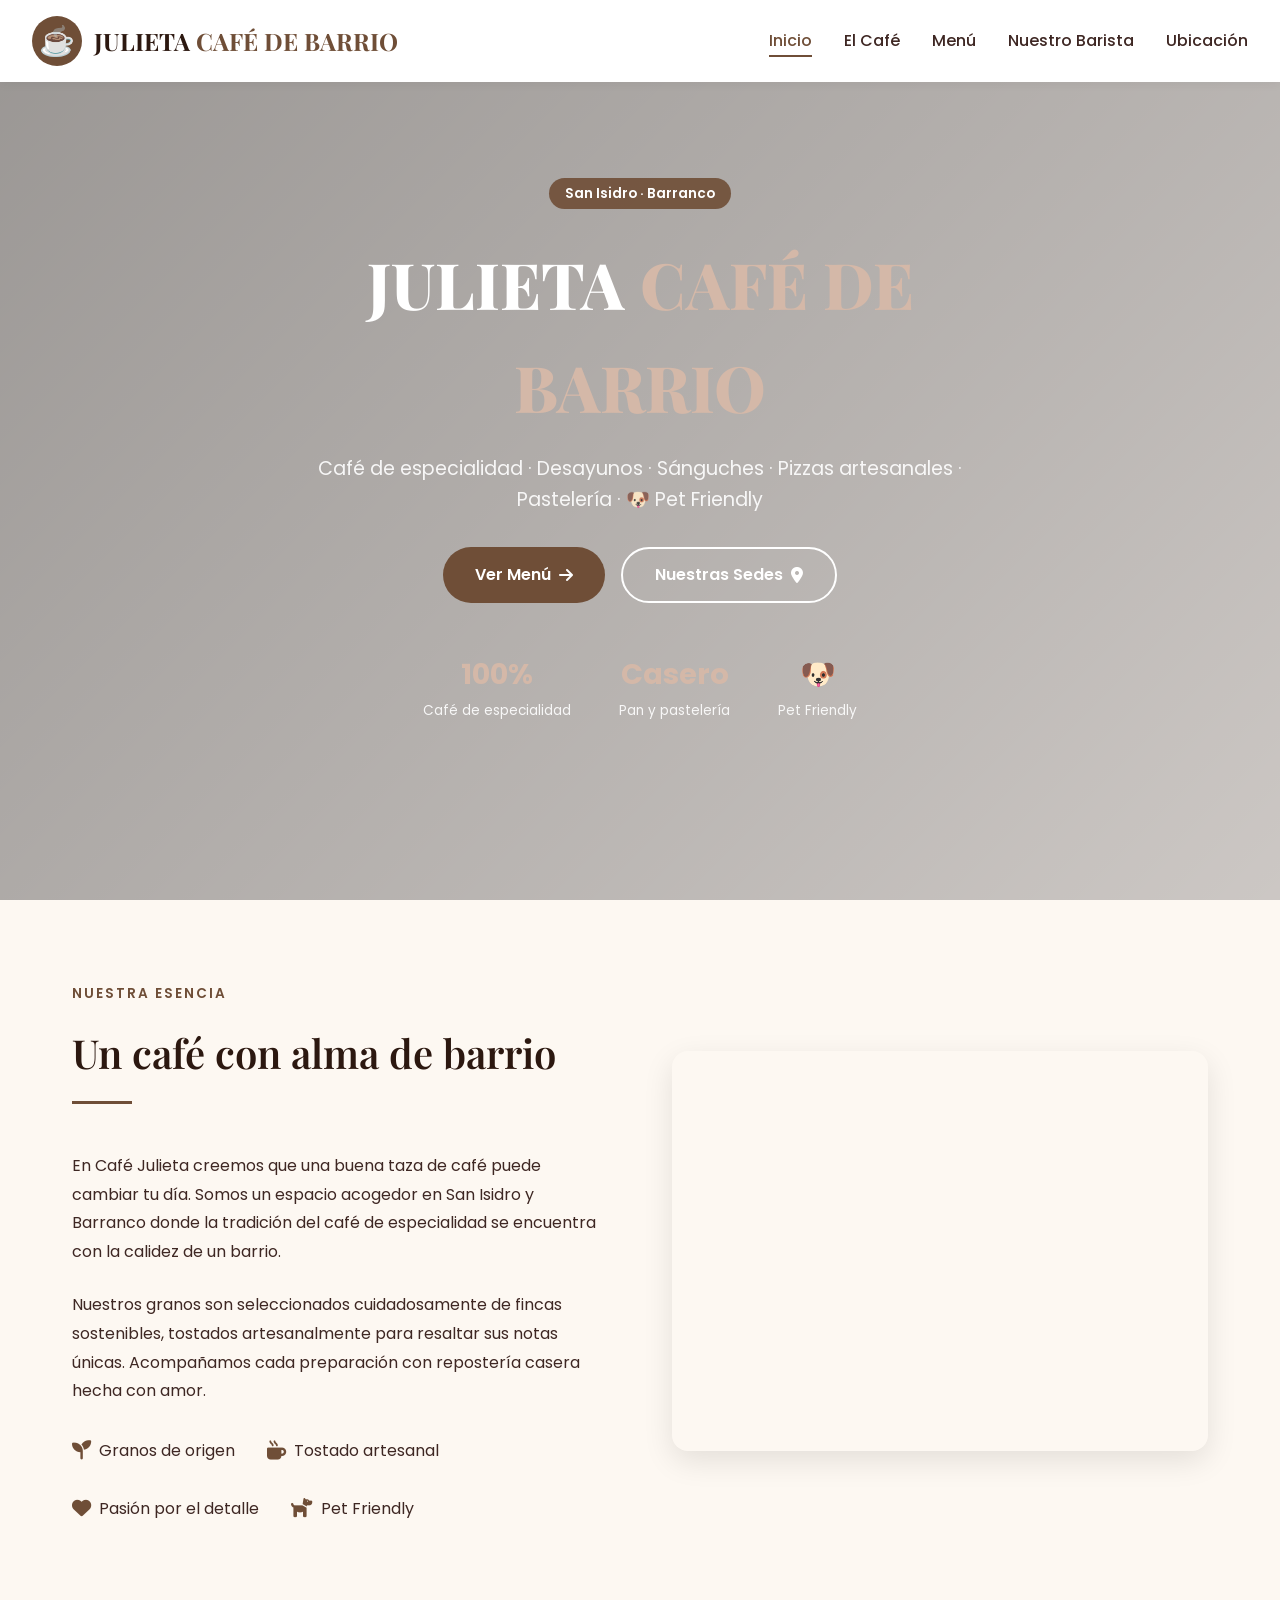
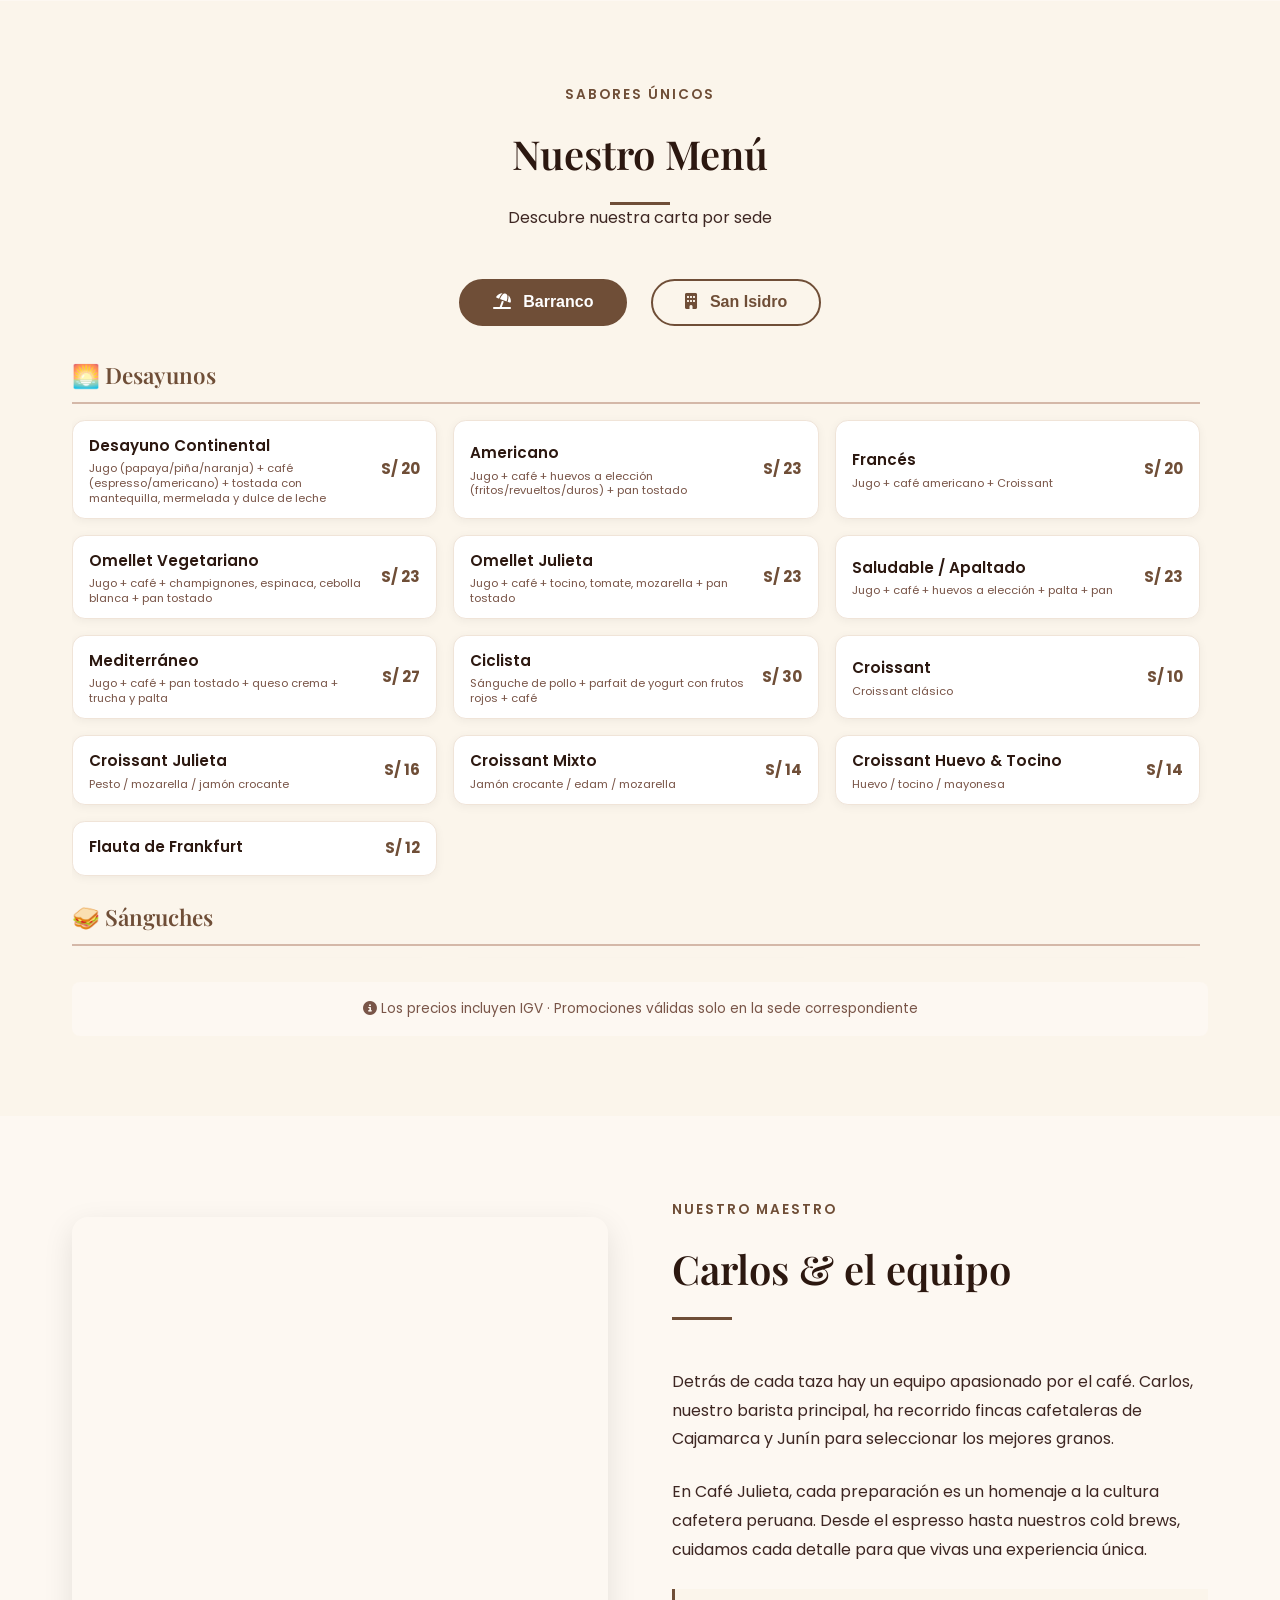
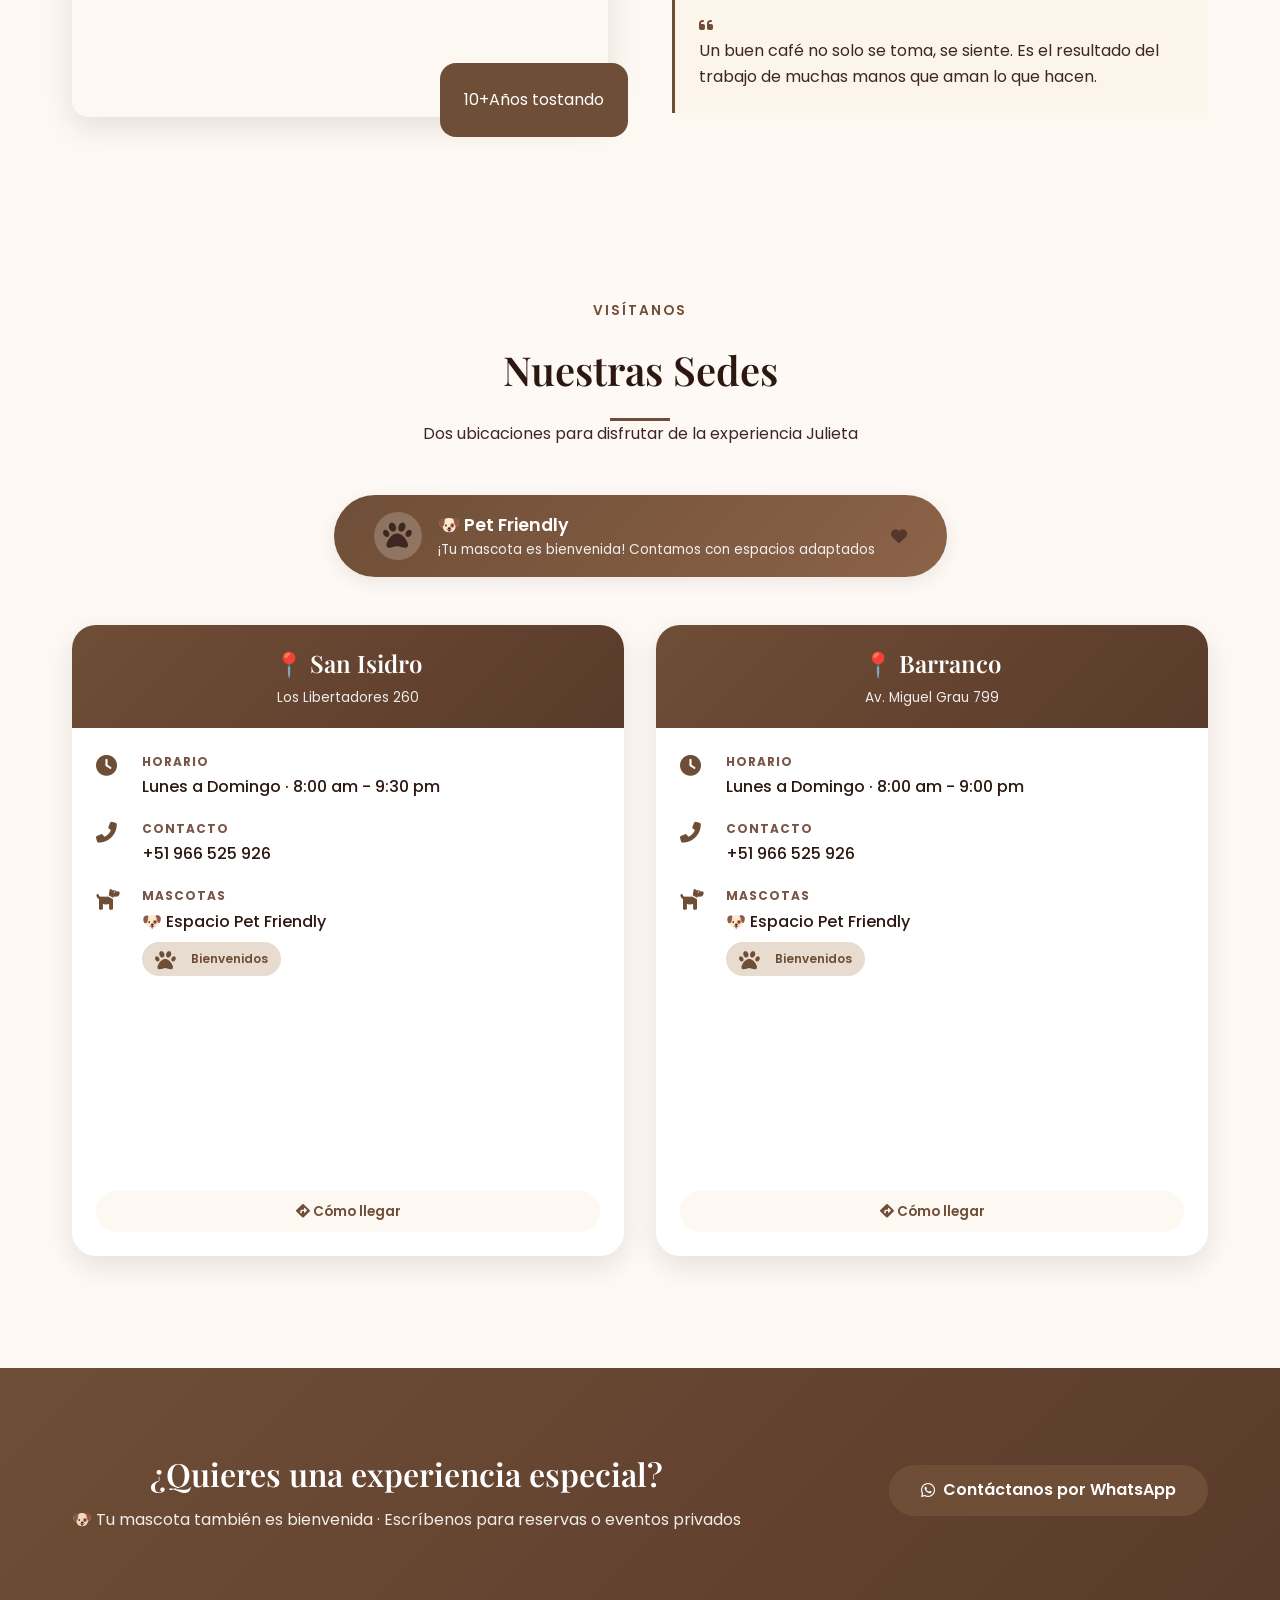
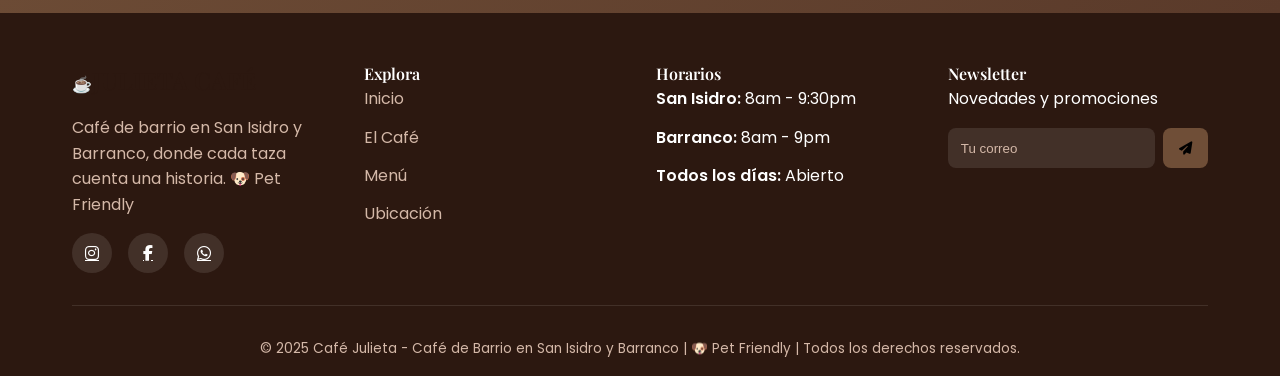
==== index.html @ e9cd79e7 "Primer commit" ====
<!DOCTYPE html>
<html lang="es">
<head>
    <meta charset="UTF-8">
    <meta name="viewport" content="width=device-width, initial-scale=1.0, user-scalable=yes">
    <meta name="description" content="Café Julieta - Café de barrio en San Isidro y Barranco. Café de especialidad, desayunos, sánguches artesanales, pizzas, pastelería y más. Pet Friendly 🐶">
    <meta name="keywords" content="cafetería, san isidro, barranco, café de especialidad, brunch, julieta, pet friendly, sándwiches, pizzas, desayunos">
    <meta name="author" content="Café Julieta">
    <title>Café Julieta | Café de Barrio en San Isidro y Barranco | Pet Friendly 🐶</title>
    
    <link rel="stylesheet" href="https://cdnjs.cloudflare.com/ajax/libs/font-awesome/6.5.1/css/all.min.css">
    <link href="https://fonts.googleapis.com/css2?family=Playfair+Display:wght@400;500;600;700;800&family=Poppins:wght@300;400;500;600;700&display=swap" rel="stylesheet">
    
    <style>
        * {
            margin: 0;
            padding: 0;
            box-sizing: border-box;
        }

        :root {
            --primary-color: #6F4E37;
            --primary-dark: #5A3A2A;
            --primary-light: #D4B8A8;
            --secondary-color: #2C1810;
            --text-color: #3E2723;
            --text-light: #795548;
            --bg-light: #FFF9F5;
            --bg-cream: #FDF8F2;
            --bg-warm: #FBF5EB;
            --bg-dark: #2C1810;
            --white: #FFFFFF;
            --shadow-sm: 0 2px 10px rgba(0,0,0,0.05);
            --shadow-md: 0 5px 20px rgba(0,0,0,0.08);
            --shadow-lg: 0 10px 30px rgba(0,0,0,0.1);
            --transition: all 0.3s ease;
        }

        body {
            font-family: 'Poppins', sans-serif;
            color: var(--text-color);
            background-color: var(--bg-light);
            line-height: 1.6;
            overflow-x: hidden;
        }

        h1, h2, h3, h4, h5, h6 {
            font-family: 'Playfair Display', serif;
            font-weight: 600;
        }

        .container {
            max-width: 1200px;
            margin: 0 auto;
            padding: 0 2rem;
        }

        .preloader {
            position: fixed;
            top: 0;
            left: 0;
            width: 100%;
            height: 100%;
            background: var(--bg-light);
            display: flex;
            justify-content: center;
            align-items: center;
            z-index: 9999;
            transition: opacity 0.5s;
        }
        .preloader.hide { opacity: 0; pointer-events: none; }
        .loader {
            width: 60px;
            height: 60px;
            border: 3px solid var(--primary-light);
            border-top-color: var(--primary-color);
            border-radius: 50%;
            animation: spin 1s linear infinite;
        }
        @keyframes spin { to { transform: rotate(360deg); } }

        .header {
            position: fixed;
            top: 0;
            left: 0;
            width: 100%;
            background: var(--white);
            box-shadow: var(--shadow-sm);
            z-index: 1000;
            transition: var(--transition);
        }
        .header.scrolled {
            background: rgba(255, 255, 255, 0.95);
            backdrop-filter: blur(10px);
            box-shadow: var(--shadow-md);
        }
        .header-container {
            display: flex;
            justify-content: space-between;
            align-items: center;
            padding: 1rem 2rem;
            max-width: 1400px;
            margin: 0 auto;
        }
        .logo a {
            text-decoration: none;
            display: flex;
            align-items: center;
            gap: 0.75rem;
        }
        .logo-img {
            width: 50px;
            height: 50px;
            background: var(--primary-color);
            border-radius: 50%;
            display: flex;
            align-items: center;
            justify-content: center;
            font-size: 1.8rem;
            color: var(--white);
        }
        .logo-text {
            font-family: 'Playfair Display', serif;
            font-size: 1.5rem;
            font-weight: 700;
            color: var(--secondary-color);
        }
        .logo-accent { color: var(--primary-color); }

        .nav-menu {
            display: flex;
            gap: 2rem;
            list-style: none;
        }
        .nav-link {
            text-decoration: none;
            color: var(--text-color);
            font-weight: 500;
            transition: var(--transition);
            position: relative;
        }
        .nav-link::after {
            content: '';
            position: absolute;
            bottom: -5px;
            left: 0;
            width: 0;
            height: 2px;
            background: var(--primary-color);
            transition: var(--transition);
        }
        .nav-link:hover::after,
        .nav-link.active::after { width: 100%; }
        .nav-link:hover,
        .nav-link.active { color: var(--primary-color); }

        .hamburger { display: none; cursor: pointer; }
        .bar {
            display: block;
            width: 25px;
            height: 3px;
            margin: 5px auto;
            background: var(--text-color);
            transition: var(--transition);
        }

        .hero {
            position: relative;
            height: 100vh;
            min-height: 700px;
            display: flex;
            align-items: center;
            justify-content: center;
            text-align: center;
            overflow: hidden;
        }
        .hero-overlay {
            position: absolute;
            top: 0;
            left: 0;
            width: 100%;
            height: 100%;
            background: linear-gradient(135deg, rgba(0,0,0,0.4) 0%, rgba(0,0,0,0.2) 100%);
        }
        .hero::before {
            content: '';
            position: absolute;
            top: 0;
            left: 0;
            width: 100%;
            height: 100%;
            background-image: url('https://images.pexels.com/photos/312418/pexels-photo-312418.jpeg?auto=compress&cs=tinysrgb&w=1600');
            background-size: cover;
            background-position: center;
            background-attachment: fixed;
            z-index: -1;
        }
        .hero-content {
            position: relative;
            z-index: 1;
            color: var(--white);
            max-width: 800px;
            padding: 2rem;
        }
        .hero-badge {
            display: inline-block;
            background: rgba(111, 78, 55, 0.9);
            padding: 0.3rem 1rem;
            border-radius: 50px;
            font-size: 0.85rem;
            font-weight: 600;
            margin-bottom: 1.5rem;
        }
        .hero-title {
            font-size: 4rem;
            font-weight: 800;
            margin-bottom: 1rem;
        }
        .hero-title .highlight { color: #D4B8A8; }
        .hero-subtitle {
            font-size: 1.2rem;
            margin-bottom: 2rem;
            opacity: 0.9;
        }
        .hero-buttons {
            display: flex;
            gap: 1rem;
            justify-content: center;
            margin-bottom: 3rem;
        }
        .btn {
            display: inline-flex;
            align-items: center;
            gap: 0.5rem;
            padding: 0.8rem 2rem;
            border-radius: 50px;
            text-decoration: none;
            font-weight: 600;
            transition: var(--transition);
            cursor: pointer;
            border: none;
        }
        .btn-primary {
            background: var(--primary-color);
            color: var(--white);
        }
        .btn-primary:hover {
            background: var(--primary-dark);
            transform: translateY(-2px);
            box-shadow: var(--shadow-lg);
        }
        .btn-secondary {
            background: transparent;
            color: var(--white);
            border: 2px solid var(--white);
        }
        .btn-secondary:hover {
            background: var(--white);
            color: var(--secondary-color);
            transform: translateY(-2px);
        }
        .hero-stats {
            display: flex;
            justify-content: center;
            gap: 3rem;
        }
        .stat { text-align: center; }
        .stat-number {
            display: block;
            font-size: 1.8rem;
            font-weight: 700;
            color: #D4B8A8;
        }
        .stat-label { font-size: 0.85rem; opacity: 0.9; }

        section { padding: 5rem 0; }
        .section-header { margin-bottom: 3rem; }
        .section-header.text-center { text-align: center; }
        .section-tag {
            display: inline-block;
            color: var(--primary-color);
            font-weight: 600;
            text-transform: uppercase;
            letter-spacing: 2px;
            font-size: 0.85rem;
            margin-bottom: 1rem;
        }
        .section-title {
            font-size: 2.5rem;
            color: var(--secondary-color);
            margin-bottom: 1rem;
        }
        .section-divider {
            width: 60px;
            height: 3px;
            background: var(--primary-color);
            margin-top: 1rem;
        }
        .section-divider.center { margin: 1rem auto 0; }

        .esencia { background: var(--bg-cream); }
        .esencia-grid {
            display: grid;
            grid-template-columns: 1fr 1fr;
            gap: 4rem;
            align-items: center;
        }
        .esencia-text { margin-bottom: 1.5rem; line-height: 1.8; }
        .esencia-features {
            display: flex;
            gap: 2rem;
            margin-top: 2rem;
            flex-wrap: wrap;
        }
        .feature {
            display: flex;
            align-items: center;
            gap: 0.5rem;
        }
        .feature i { color: var(--primary-color); font-size: 1.2rem; }
        .esencia-image {
            background: url('https://images.pexels.com/photos/3020919/pexels-photo-3020919.jpeg?auto=compress&cs=tinysrgb&w=600') center/cover;
            border-radius: 1rem;
            min-height: 400px;
            box-shadow: var(--shadow-lg);
        }

        /* ========== MENÚ CON SELECTOR ========== */
        .menu { background: var(--bg-warm); }
        
        .sede-selector {
            display: flex;
            justify-content: center;
            gap: 1.5rem;
            margin-bottom: 2rem;
        }
        .sede-btn {
            padding: 0.8rem 2rem;
            background: transparent;
            border: 2px solid var(--primary-color);
            border-radius: 50px;
            color: var(--primary-color);
            font-weight: 600;
            cursor: pointer;
            transition: var(--transition);
            font-size: 1rem;
        }
        .sede-btn.active {
            background: var(--primary-color);
            color: var(--white);
        }
        .sede-btn i {
            margin-right: 0.5rem;
        }
        
        .menu-container {
            max-height: 600px;
            overflow-y: auto;
            padding-right: 0.5rem;
        }
        .menu-container::-webkit-scrollbar {
            width: 8px;
        }
        .menu-container::-webkit-scrollbar-track {
            background: var(--bg-cream);
            border-radius: 10px;
        }
        .menu-container::-webkit-scrollbar-thumb {
            background: var(--primary-light);
            border-radius: 10px;
        }
        
        .categoria-titulo {
            font-size: 1.4rem;
            color: var(--primary-color);
            margin: 1.5rem 0 1rem 0;
            padding-bottom: 0.5rem;
            border-bottom: 2px solid var(--primary-light);
            font-family: 'Playfair Display', serif;
        }
        .categoria-titulo:first-of-type {
            margin-top: 0;
        }
        
        .menu-grid {
            display: grid;
            grid-template-columns: repeat(auto-fill, minmax(320px, 1fr));
            gap: 1rem;
            margin-bottom: 1.5rem;
        }
        .menu-item {
            background: var(--white);
            border-radius: 0.8rem;
            padding: 0.8rem 1rem;
            box-shadow: var(--shadow-sm);
            transition: var(--transition);
            display: flex;
            justify-content: space-between;
            align-items: center;
            border: 1px solid #f0e4d8;
        }
        .menu-item:hover {
            transform: translateY(-2px);
            box-shadow: var(--shadow-md);
            border-color: var(--primary-light);
        }
        .menu-info {
            flex: 1;
        }
        .menu-info h4 {
            font-size: 0.95rem;
            font-weight: 600;
            margin-bottom: 0.2rem;
            color: var(--secondary-color);
            font-family: 'Poppins', sans-serif;
        }
        .menu-info p {
            font-size: 0.7rem;
            color: var(--text-light);
            line-height: 1.3;
        }
        .menu-price {
            font-weight: 700;
            color: var(--primary-color);
            font-size: 0.95rem;
            margin-left: 1rem;
            white-space: nowrap;
        }
        .menu-note {
            text-align: center;
            padding: 1rem;
            background: var(--bg-cream);
            border-radius: 0.5rem;
            margin-top: 1.5rem;
            font-size: 0.85rem;
            color: var(--text-light);
        }

        .chef { background: var(--bg-cream); }
        .chef-wrapper {
            display: grid;
            grid-template-columns: 1fr 1fr;
            gap: 4rem;
            align-items: center;
        }
        .chef-image {
            background: url('https://images.pexels.com/photos/3409966/pexels-photo-3409966.jpeg?auto=compress&cs=tinysrgb&w=600') center/cover;
            border-radius: 1rem;
            min-height: 500px;
            box-shadow: var(--shadow-lg);
            position: relative;
        }
        .chef-experience {
            position: absolute;
            bottom: -20px;
            right: -20px;
            background: var(--primary-color);
            color: var(--white);
            padding: 1.5rem;
            border-radius: 1rem;
            text-align: center;
        }
        .chef-bio { margin-bottom: 1.5rem; line-height: 1.8; }
        .chef-quote {
            background: var(--bg-warm);
            padding: 1.5rem;
            border-left: 3px solid var(--primary-color);
            margin: 1.5rem 0;
        }
        .chef-quote i { color: var(--primary-color); margin-right: 1rem; }

        .ubicacion { background: var(--bg-light); }
        
        .pet-friendly-wrapper {
            display: flex;
            justify-content: center;
            margin-bottom: 3rem;
        }
        .pet-friendly-banner {
            background: linear-gradient(135deg, #6F4E37 0%, #8B6348 100%);
            border-radius: 60px;
            padding: 1rem 2.5rem;
            display: inline-flex;
            align-items: center;
            gap: 1rem;
            box-shadow: var(--shadow-md);
            transition: var(--transition);
        }
        .pet-friendly-banner:hover {
            transform: translateY(-3px);
            box-shadow: var(--shadow-lg);
        }
        .pet-icon {
            background: rgba(255,255,255,0.2);
            border-radius: 50%;
            width: 48px;
            height: 48px;
            display: flex;
            align-items: center;
            justify-content: center;
            font-size: 1.8rem;
        }
        .pet-text {
            text-align: left;
        }
        .pet-text h4 {
            color: var(--white);
            font-size: 1.1rem;
            font-weight: 600;
            margin: 0;
            font-family: 'Poppins', sans-serif;
        }
        .pet-text p {
            color: rgba(255,255,255,0.9);
            font-size: 0.85rem;
            margin: 0;
        }
        
        .sedes-grid {
            display: grid;
            grid-template-columns: repeat(2, 1fr);
            gap: 2rem;
            margin-bottom: 2rem;
        }
        
        .sede-card {
            background: var(--white);
            border-radius: 1.5rem;
            overflow: hidden;
            box-shadow: var(--shadow-lg);
            transition: var(--transition);
        }
        .sede-card:hover {
            transform: translateY(-5px);
        }
        .sede-header {
            background: linear-gradient(135deg, var(--primary-color), var(--primary-dark));
            color: var(--white);
            padding: 1.2rem;
            text-align: center;
        }
        .sede-header h3 {
            font-size: 1.5rem;
            margin-bottom: 0.3rem;
        }
        .sede-header p {
            font-size: 0.85rem;
            opacity: 0.9;
        }
        .sede-body {
            padding: 1.5rem;
        }
        .sede-info {
            display: flex;
            align-items: flex-start;
            gap: 1rem;
            margin-bottom: 1.2rem;
        }
        .sede-info i {
            font-size: 1.3rem;
            color: var(--primary-color);
            min-width: 30px;
            margin-top: 0.2rem;
        }
        .sede-info .info-content {
            flex: 1;
        }
        .sede-info .info-content strong {
            display: block;
            font-size: 0.75rem;
            color: var(--text-light);
            text-transform: uppercase;
            letter-spacing: 1px;
            margin-bottom: 0.2rem;
        }
        .sede-info .info-content p {
            font-weight: 500;
            color: var(--secondary-color);
        }
        .pet-badge {
            display: inline-flex;
            align-items: center;
            gap: 0.4rem;
            background: #E8DCD0;
            padding: 0.3rem 0.8rem;
            border-radius: 50px;
            font-size: 0.75rem;
            font-weight: 600;
            color: var(--primary-color);
            margin-top: 0.5rem;
        }
        .sede-map {
            margin-top: 1rem;
            border-radius: 1rem;
            overflow: hidden;
            height: 180px;
        }
        .sede-map iframe {
            width: 100%;
            height: 100%;
            border: 0;
        }
        .btn-maps {
            display: block;
            text-align: center;
            background: var(--bg-cream);
            color: var(--primary-color);
            padding: 0.6rem;
            border-radius: 50px;
            text-decoration: none;
            font-weight: 600;
            font-size: 0.85rem;
            margin-top: 1rem;
            transition: var(--transition);
        }
        .btn-maps:hover {
            background: var(--primary-color);
            color: var(--white);
        }

        .reservas {
            background: linear-gradient(135deg, var(--primary-color), var(--primary-dark));
            color: var(--white);
            text-align: center;
        }
        .reservas-content {
            display: flex;
            justify-content: space-between;
            align-items: center;
            gap: 2rem;
            flex-wrap: wrap;
        }
        .reservas-text h2 { font-size: 2rem; margin-bottom: 0.5rem; }
        .reservas-text p { opacity: 0.9; }

        .footer {
            background: var(--bg-dark);
            color: var(--white);
            padding: 3rem 0 1rem;
        }
        .footer-grid {
            display: grid;
            grid-template-columns: repeat(auto-fit, minmax(250px, 1fr));
            gap: 2rem;
            margin-bottom: 2rem;
        }
        .footer-about p { margin: 1rem 0; color: #D4B8A8; }
        .social-links {
            display: flex;
            gap: 1rem;
        }
        .social-links a {
            color: var(--white);
            background: rgba(255,255,255,0.1);
            width: 40px;
            height: 40px;
            display: flex;
            align-items: center;
            justify-content: center;
            border-radius: 50%;
            transition: var(--transition);
        }
        .social-links a:hover {
            background: var(--primary-color);
            transform: translateY(-2px);
        }
        .footer-links ul, .footer-hours ul { list-style: none; }
        .footer-links li, .footer-hours li { margin-bottom: 0.8rem; }
        .footer-links a {
            color: #D4B8A8;
            text-decoration: none;
            transition: var(--transition);
        }
        .footer-links a:hover { color: var(--primary-color); }
        .footer-hours span { font-weight: 600; color: var(--white); }
        .newsletter-form {
            display: flex;
            gap: 0.5rem;
            margin-top: 1rem;
        }
        .newsletter-form input {
            flex: 1;
            padding: 0.8rem;
            border: none;
            border-radius: 0.5rem;
            background: rgba(255,255,255,0.1);
            color: var(--white);
        }
        .newsletter-form input::placeholder { color: #D4B8A8; }
        .newsletter-form button {
            background: var(--primary-color);
            border: none;
            padding: 0 1rem;
            border-radius: 0.5rem;
            cursor: pointer;
            transition: var(--transition);
        }
        .newsletter-form button:hover { background: var(--primary-dark); }
        .footer-bottom {
            text-align: center;
            padding-top: 2rem;
            border-top: 1px solid rgba(255,255,255,0.1);
            color: #D4B8A8;
            font-size: 0.85rem;
        }

        .back-to-top {
            position: fixed;
            bottom: 2rem;
            right: 2rem;
            width: 50px;
            height: 50px;
            background: var(--primary-color);
            color: var(--white);
            border: none;
            border-radius: 50%;
            cursor: pointer;
            opacity: 0;
            visibility: hidden;
            transition: var(--transition);
            z-index: 99;
        }
        .back-to-top.show { opacity: 1; visibility: visible; }
        .back-to-top:hover {
            background: var(--primary-dark);
            transform: translateY(-3px);
        }

        @keyframes fadeIn { from { opacity: 0; } to { opacity: 1; } }

        @media (max-width: 968px) {
            .hamburger { display: block; }
            .hamburger.active .bar:nth-child(2) { opacity: 0; }
            .hamburger.active .bar:nth-child(1) { transform: translateY(8px) rotate(45deg); }
            .hamburger.active .bar:nth-child(3) { transform: translateY(-8px) rotate(-45deg); }
            .nav-menu {
                position: fixed;
                left: -100%;
                top: 70px;
                flex-direction: column;
                background: var(--white);
                width: 100%;
                text-align: center;
                transition: 0.3s;
                box-shadow: var(--shadow-md);
                padding: 2rem 0;
            }
            .nav-menu.active { left: 0; }
            .hero-title { font-size: 2.5rem; }
            .esencia-grid, .chef-wrapper {
                grid-template-columns: 1fr;
                gap: 2rem;
            }
            .sedes-grid {
                grid-template-columns: 1fr;
            }
            .hero-buttons { flex-direction: column; align-items: center; }
            .reservas-content { flex-direction: column; text-align: center; }
            .pet-friendly-banner {
                padding: 0.8rem 1.5rem;
                flex-wrap: wrap;
                justify-content: center;
                text-align: center;
            }
            .pet-text {
                text-align: center;
            }
            .sede-selector {
                gap: 1rem;
            }
            .sede-btn {
                padding: 0.5rem 1rem;
                font-size: 0.85rem;
            }
        }
        @media (max-width: 768px) {
            .container { padding: 0 1rem; }
            section { padding: 3rem 0; }
            .section-title { font-size: 2rem; }
            .menu-grid {
                grid-template-columns: 1fr;
            }
        }
    </style>
</head>
<body>

<div class="preloader" id="preloader"><div class="loader"></div></div>

<header class="header" id="header">
    <div class="header-container">
        <div class="logo">
            <a href="#inicio">
                <div class="logo-img">☕</div>
                <div class="logo-text">JULIETA <span class="logo-accent">CAFÉ DE BARRIO</span></div>
            </a>
        </div>
        <nav class="navbar">
            <ul class="nav-menu">
                <li class="nav-item"><a href="#inicio" class="nav-link active">Inicio</a></li>
                <li class="nav-item"><a href="#esencia" class="nav-link">El Café</a></li>
                <li class="nav-item"><a href="#menu" class="nav-link">Menú</a></li>
                <li class="nav-item"><a href="#chef" class="nav-link">Nuestro Barista</a></li>
                <li class="nav-item"><a href="#ubicacion" class="nav-link">Ubicación</a></li>
            </ul>
            <div class="hamburger"><span class="bar"></span><span class="bar"></span><span class="bar"></span></div>
        </nav>
    </div>
</header>

<main>
    <section id="inicio" class="hero">
        <div class="hero-overlay"></div>
        <div class="hero-content">
            <div class="hero-badge">San Isidro · Barranco</div>
            <h1 class="hero-title">JULIETA <span class="highlight">CAFÉ DE BARRIO</span></h1>
            <p class="hero-subtitle">Café de especialidad · Desayunos · Sánguches · Pizzas artesanales · Pastelería · 🐶 Pet Friendly</p>
            <div class="hero-buttons">
                <a href="#menu" class="btn btn-primary">Ver Menú <i class="fas fa-arrow-right"></i></a>
                <a href="#ubicacion" class="btn btn-secondary">Nuestras Sedes <i class="fas fa-map-marker-alt"></i></a>
            </div>
            <div class="hero-stats">
                <div class="stat"><span class="stat-number">100%</span><span class="stat-label">Café de especialidad</span></div>
                <div class="stat"><span class="stat-number">Casero</span><span class="stat-label">Pan y pastelería</span></div>
                <div class="stat"><span class="stat-number">🐶</span><span class="stat-label">Pet Friendly</span></div>
            </div>
        </div>
    </section>

    <section id="esencia" class="esencia">
        <div class="container">
            <div class="esencia-grid">
                <div class="esencia-content">
                    <div class="section-header">
                        <span class="section-tag">Nuestra esencia</span>
                        <h2 class="section-title">Un café con alma de barrio</h2>
                        <div class="section-divider"></div>
                    </div>
                    <p class="esencia-text">En Café Julieta creemos que una buena taza de café puede cambiar tu día. Somos un espacio acogedor en San Isidro y Barranco donde la tradición del café de especialidad se encuentra con la calidez de un barrio.</p>
                    <p class="esencia-text">Nuestros granos son seleccionados cuidadosamente de fincas sostenibles, tostados artesanalmente para resaltar sus notas únicas. Acompañamos cada preparación con repostería casera hecha con amor.</p>
                    <div class="esencia-features">
                        <div class="feature"><i class="fas fa-seedling"></i><span>Granos de origen</span></div>
                        <div class="feature"><i class="fas fa-mug-hot"></i><span>Tostado artesanal</span></div>
                        <div class="feature"><i class="fas fa-heart"></i><span>Pasión por el detalle</span></div>
                        <div class="feature"><i class="fas fa-dog"></i><span>Pet Friendly</span></div>
                    </div>
                </div>
                <div class="esencia-image"></div>
            </div>
        </div>
    </section>

    <section id="menu" class="menu">
        <div class="container">
            <div class="section-header text-center">
                <span class="section-tag">Sabores únicos</span>
                <h2 class="section-title">Nuestro Menú</h2>
                <div class="section-divider center"></div>
                <p class="section-subtitle">Descubre nuestra carta por sede</p>
            </div>
            
            <div class="sede-selector">
                <button class="sede-btn active" data-sede="Barranco"><i class="fas fa-umbrella-beach"></i> Barranco</button>
                <button class="sede-btn" data-sede="San Isidro"><i class="fas fa-building"></i> San Isidro</button>
            </div>
            
            <div id="menuContainer" class="menu-container"></div>
            
            <div class="menu-note">
                <i class="fas fa-info-circle"></i> Los precios incluyen IGV · Promociones válidas solo en la sede correspondiente
            </div>
        </div>
    </section>

    <section id="chef" class="chef">
        <div class="container">
            <div class="chef-wrapper">
                <div class="chef-image">
                    <div class="chef-experience"><span class="exp-number">10+</span><span class="exp-text">Años tostando</span></div>
                </div>
                <div class="chef-info">
                    <div class="section-header"><span class="section-tag">Nuestro Maestro</span><h2 class="section-title">Carlos & el equipo</h2><div class="section-divider"></div></div>
                    <p class="chef-bio">Detrás de cada taza hay un equipo apasionado por el café. Carlos, nuestro barista principal, ha recorrido fincas cafetaleras de Cajamarca y Junín para seleccionar los mejores granos.</p>
                    <p class="chef-bio">En Café Julieta, cada preparación es un homenaje a la cultura cafetera peruana. Desde el espresso hasta nuestros cold brews, cuidamos cada detalle para que vivas una experiencia única.</p>
                    <div class="chef-quote"><i class="fas fa-quote-left"></i><p>Un buen café no solo se toma, se siente. Es el resultado del trabajo de muchas manos que aman lo que hacen.</p></div>
                </div>
            </div>
        </div>
    </section>

    <section id="ubicacion" class="ubicacion">
        <div class="container">
            <div class="section-header text-center">
                <span class="section-tag">Visítanos</span>
                <h2 class="section-title">Nuestras Sedes</h2>
                <div class="section-divider center"></div>
                <p class="section-subtitle">Dos ubicaciones para disfrutar de la experiencia Julieta</p>
            </div>
            
            <div class="pet-friendly-wrapper">
                <div class="pet-friendly-banner">
                    <div class="pet-icon"><i class="fas fa-paw"></i></div>
                    <div class="pet-text">
                        <h4>🐶 Pet Friendly</h4>
                        <p>¡Tu mascota es bienvenida! Contamos con espacios adaptados</p>
                    </div>
                    <i class="fas fa-heart" style="opacity: 0.7;"></i>
                </div>
            </div>
            
            <div class="sedes-grid">
                <div class="sede-card">
                    <div class="sede-header">
                        <h3>📍 San Isidro</h3>
                        <p>Los Libertadores 260</p>
                    </div>
                    <div class="sede-body">
                        <div class="sede-info"><i class="fas fa-clock"></i><div class="info-content"><strong>Horario</strong><p>Lunes a Domingo · 8:00 am - 9:30 pm</p></div></div>
                        <div class="sede-info"><i class="fas fa-phone-alt"></i><div class="info-content"><strong>Contacto</strong><p>+51 966 525 926</p></div></div>
                        <div class="sede-info"><i class="fas fa-dog"></i><div class="info-content"><strong>Mascotas</strong><p>🐶 Espacio Pet Friendly</p><span class="pet-badge"><i class="fas fa-paw"></i> Bienvenidos</span></div></div>
                        <div class="sede-map"><iframe src="https://www.google.com/maps/embed?pb=!1m18!1m12!1m3!1d3900.5000!2d-77.0312!3d-12.0995!2m3!1f0!2f0!3f0!3m2!1i1024!2i768!4f13.1!3m3!1m2!1s0x9105c7e0b2e5b5b5%3A0x7e2e0c0e0e0e0e0!2sLos%20Libertadores%20260%2C%20San%20Isidro!5e0!3m2!1sen!2spe!4v1713040000000!5m2!1sen!2spe" allowfullscreen="" loading="lazy"></iframe></div>
                        <a href="https://maps.google.com/?q=Los+Libertadores+260+San+Isidro" target="_blank" class="btn-maps"><i class="fas fa-directions"></i> Cómo llegar</a>
                    </div>
                </div>
                
                <div class="sede-card">
                    <div class="sede-header">
                        <h3>📍 Barranco</h3>
                        <p>Av. Miguel Grau 799</p>
                    </div>
                    <div class="sede-body">
                        <div class="sede-info"><i class="fas fa-clock"></i><div class="info-content"><strong>Horario</strong><p>Lunes a Domingo · 8:00 am - 9:00 pm</p></div></div>
                        <div class="sede-info"><i class="fas fa-phone-alt"></i><div class="info-content"><strong>Contacto</strong><p>+51 966 525 926</p></div></div>
                        <div class="sede-info"><i class="fas fa-dog"></i><div class="info-content"><strong>Mascotas</strong><p>🐶 Espacio Pet Friendly</p><span class="pet-badge"><i class="fas fa-paw"></i> Bienvenidos</span></div></div>
                        <div class="sede-map"><iframe src="https://www.google.com/maps/embed?pb=!1m18!1m12!1m3!1d3900.853353574924!2d-77.024059!3d-12.146737!2m3!1f0!2f0!3f0!3m2!1i1024!2i768!4f13.1!3m3!1m2!1s0x9105b71c2e7d0e0f%3A0x7e2e0c0e0e0e0e0!2sAv.%20Almte.%20Miguel%20Grau%20799%2C%20Barranco%2015063!5e0!3m2!1sen!2spe!4v1713040000000!5m2!1sen!2spe" allowfullscreen="" loading="lazy"></iframe></div>
                        <a href="https://maps.google.com/?q=Av+Miguel+Grau+799+Barranco" target="_blank" class="btn-maps"><i class="fas fa-directions"></i> Cómo llegar</a>
                    </div>
                </div>
            </div>
        </div>
    </section>

    <section class="reservas">
        <div class="container">
            <div class="reservas-content">
                <div class="reservas-text">
                    <h2>¿Quieres una experiencia especial?</h2>
                    <p>🐶 Tu mascota también es bienvenida · Escríbenos para reservas o eventos privados</p>
                </div>
                <a href="https://wa.me/51966525926" class="btn btn-primary btn-large"><i class="fab fa-whatsapp"></i> Contáctanos por WhatsApp</a>
            </div>
        </div>
    </section>
</main>

<footer class="footer">
    <div class="container">
        <div class="footer-grid">
            <div class="footer-about">
                <div class="footer-logo"><span class="logo-icon">☕</span><span class="logo-text">JULIETA CAFÉ</span></div>
                <p>Café de barrio en San Isidro y Barranco, donde cada taza cuenta una historia. 🐶 Pet Friendly</p>
                <div class="social-links">
                    <a href="https://www.instagram.com/cafe.julieta/" target="_blank"><i class="fab fa-instagram"></i></a>
                    <a href="#"><i class="fab fa-facebook-f"></i></a>
                    <a href="https://wa.me/51966525926"><i class="fab fa-whatsapp"></i></a>
                </div>
            </div>
            <div class="footer-links">
                <h4>Explora</h4>
                <ul>
                    <li><a href="#inicio">Inicio</a></li>
                    <li><a href="#esencia">El Café</a></li>
                    <li><a href="#menu">Menú</a></li>
                    <li><a href="#ubicacion">Ubicación</a></li>
                </ul>
            </div>
            <div class="footer-hours">
                <h4>Horarios</h4>
                <ul>
                    <li><span>San Isidro:</span> 8am - 9:30pm</li>
                    <li><span>Barranco:</span> 8am - 9pm</li>
                    <li><span>Todos los días:</span> Abierto</li>
                </ul>
            </div>
            <div class="footer-newsletter">
                <h4>Newsletter</h4>
                <p>Novedades y promociones</p>
                <form class="newsletter-form">
                    <input type="email" placeholder="Tu correo">
                    <button type="submit"><i class="fas fa-paper-plane"></i></button>
                </form>
            </div>
        </div>
        <div class="footer-bottom">
            <p>&copy; 2025 Café Julieta - Café de Barrio en San Isidro y Barranco | 🐶 Pet Friendly | Todos los derechos reservados.</p>
        </div>
    </div>
</footer>

<button class="back-to-top" id="backToTop"><i class="fas fa-arrow-up"></i></button>

<script>
    // DATOS COMPLETOS DEL MENÚ (basado en los PDF)
    const menuData = {
        "Barranco": {
            "Desayunos": [
                { nombre: "Desayuno Continental", descripcion: "Jugo (papaya/piña/naranja) + café (espresso/americano) + tostada con mantequilla, mermelada y dulce de leche", precio: 20 },
                { nombre: "Americano", descripcion: "Jugo + café + huevos a elección (fritos/revueltos/duros) + pan tostado", precio: 23 },
                { nombre: "Francés", descripcion: "Jugo + café americano + Croissant", precio: 20 },
                { nombre: "Omellet Vegetariano", descripcion: "Jugo + café + champignones, espinaca, cebolla blanca + pan tostado", precio: 23 },
                { nombre: "Omellet Julieta", descripcion: "Jugo + café + tocino, tomate, mozarella + pan tostado", precio: 23 },
                { nombre: "Saludable / Apaltado", descripcion: "Jugo + café + huevos a elección + palta + pan", precio: 23 },
                { nombre: "Mediterráneo", descripcion: "Jugo + café + pan tostado + queso crema + trucha y palta", precio: 27 },
                { nombre: "Ciclista", descripcion: "Sánguche de pollo + parfait de yogurt con frutos rojos + café", precio: 30 },
                { nombre: "Croissant", descripcion: "Croissant clásico", precio: 10 },
                { nombre: "Croissant Julieta", descripcion: "Pesto / mozarella / jamón crocante", precio: 16 },
                { nombre: "Croissant Mixto", descripcion: "Jamón crocante / edam / mozarella", precio: 14 },
                { nombre: "Croissant Huevo & Tocino", descripcion: "Huevo / tocino / mayonesa", precio: 14 },
                { nombre: "Flauta de Frankfurt", descripcion: "", precio: 12 }
            ],
            "Sánguches": [
                { nombre: "Sánguche de Pejerrey", descripcion: "Pejerrey tempura / salsa criolla", precio: 16 },
                { nombre: "Hamburguesa Julieta", descripcion: "Pan brioche / 150gr hamburguesa / mermelada de cebolla / mozarella / edam / tocino crocante", precio: 27 },
                { nombre: "Sánguche 260", descripcion: "Pan / queso crema / salame / cebolla caramelizada flambeada", precio: 18 },
                { nombre: "Bocata de Jamón Serrano", descripcion: "Pan ciabatta / tomate refregado / aceite de oliva / queso / jamón serrano", precio: 21 },
                { nombre: "Chicken Crunch", descripcion: "Pan brioche / pollo crocante / ensalada de col y zanahoria dulce / guacamole / arúgula", precio: 29 },
                { nombre: "Sánguche de Asado", descripcion: "Sánguche tradicional con salsa de tomate", precio: 22 },
                { nombre: "Sánguche de Pollo", descripcion: "Brioche bun / pollo con mayonesa", precio: 15 },
                { nombre: "Sánguche Tres Jamones", descripcion: "Jamón crocante / jamón inglés / salame / lechuga / salsa de la casa", precio: 18 }
            ],
            "Piqueos / Tapas": [
                { nombre: "Tequeños de Queso", descripcion: "Con salsa huancaina o guacamole", precio: 19 },
                { nombre: "Tortilla Española", descripcion: "Nuestra versión con salchicha de Huacho", precio: 19 },
                { nombre: "Salchi Power", descripcion: "Parrillera / finas hierbas / frankfurter / choribraza / papas fritas / huevo montado", precio: 24 },
                { nombre: "Salchipapa", descripcion: "Salchicha frankfurter / papas fritas / huevo montado", precio: 20 },
                { nombre: "Tapa de Jamón Serrano", descripcion: "Tomate / aceite de oliva / reducción de balsámico", precio: 24 },
                { nombre: "Tapa Trucha y Queso", descripcion: "Sour cream / palta / trucha ahumada", precio: 24 },
                { nombre: "Tapa Huevo y Palta", descripcion: "Guacamole / huevo frito / ajonjolí / aceite de oliva", precio: 16 },
                { nombre: "Empanada de Carne", descripcion: "", precio: 10 },
                { nombre: "Wrap Chiken Tenders", descripcion: "Guacamole / lechuga / queso cheddar / chicken tenders / salsa de la casa", precio: 21 }
            ],
            "Entradas / Ensaladas": [
                { nombre: "Poke 260", descripcion: "Pollo crocante / arroz base / col morada / choclo / palta / zanahoria / espinaca / piña", precio: 29 },
                { nombre: "Poke Trucha Acebichada", descripcion: "Arroz base / lechuga / maíz chulpi / camote en chips / cebolla blanca / choclo / trucha ahumada", precio: 29 },
                { nombre: "Julieta", descripcion: "Mix de lechugas / arúgula / trozos de pollo crocante / pico de gallo / chips de maíz", precio: 26 },
                { nombre: "La de Siempre", descripcion: "Lechuga de seda / tomate / choclo / huevo / palta / atún con mayonesa de la casa / hojas de culantro", precio: 26 },
                { nombre: "Favorita", descripcion: "Mix de lechugas / peras en almíbar / trozos de queso azul / praliné de pecanas / tocino crocante", precio: 28 },
                { nombre: "Caprese", descripcion: "Mozarella / tomate / albahaca", precio: 26 },
                { nombre: "Crema de Zapallo", descripcion: "Con tostada de pan masa madre", precio: 18 }
            ],
            "Fondos": [
                { nombre: "Pesto con Pollo al Panko", descripcion: "Spaghetti al pesto / pollo crocante / reducción de vino tinto", precio: 32 },
                { nombre: "Lomo Saltado", descripcion: "Papas fritas / arroz blanco", precio: 35 },
                { nombre: "Spaguetti a la Carbonara", descripcion: "", precio: 32 },
                { nombre: "Enrrollado de Pollo", descripcion: "Con tocino y espinaca / puré de papas flambeado / arroz blanco", precio: 35 },
                { nombre: "Pechuga al Grill", descripcion: "Con papas fritas, arroz y ensalada", precio: 34 },
                { nombre: "Chaufa Amazónico", descripcion: "", precio: 31 }
            ],
            "Pizzas": [
                { nombre: "Margarita", descripcion: "Pomodoro / mozarella / tomate / albahaca", precio: 43 },
                { nombre: "Julieta", descripcion: "Pomodoro / mozarella / champignones / prosciutto / arúgula fresca", precio: 52 },
                { nombre: "Pepperoni", descripcion: "Pepperoni / mozarella / salame", precio: 48 },
                { nombre: "Americana", descripcion: "Pomodoro / mozarella / jamón inglés", precio: 45 },
                { nombre: "Hawaiana", descripcion: "Pomodoro / mozarella / jamón inglés / piña", precio: 48 },
                { nombre: "Vegetariana Tradicional", descripcion: "Pomodoro / mozarella / cebolla blanca / champignones / pimientos / aceitunas verdes", precio: 52 },
                { nombre: "Jamón Crocante", descripcion: "Pomodoro / mozarella / cebolla caramelizada / tocino / jamón crocante", precio: 53 },
                { nombre: "4 Quesos", descripcion: "Pomodoro / mozarella / queso suizo / andino / azul / arúgula fresca", precio: 53 },
                { nombre: "Azul & Pera", descripcion: "Pomodoro / oliva / mozarella / queso azul / peras en almíbar / arúgula fresca", precio: 54 },
                { nombre: "Slice x 2", descripcion: "Margarita / Americana / Hawaiana / Pepperoni / 4 Quesos", precio: 16 }
            ],
            "Postres": [
                { nombre: "Carrot Cake", descripcion: "", precio: 15 },
                { nombre: "Crema Volteada", descripcion: "", precio: 15 },
                { nombre: "Torta de Chocolate", descripcion: "", precio: 15 },
                { nombre: "Crocante de Manzana", descripcion: "", precio: 16 },
                { nombre: "Pie de Limón", descripcion: "", precio: 15 },
                { nombre: "Kekes", descripcion: "", precio: 7 },
                { nombre: "Alfajor", descripcion: "", precio: 4.50 },
                { nombre: "Brownie", descripcion: "", precio: 10 },
                { nombre: "Galleta Chocochips", descripcion: "", precio: 8 },
                { nombre: "Trufas", descripcion: "", precio: 3 }
            ],
            "Helados": [
                { nombre: "Vaso 1 Bola", descripcion: "Incluye cono", precio: 10 },
                { nombre: "Vaso 2 Bolas", descripcion: "Incluye cono", precio: 14 }
            ],
            "Jugos": [
                { nombre: "Jugo Naranja / Fresa / Piña / Papaya", descripcion: "", precio: 12 },
                { nombre: "Jugo Arándanos / Surtido", descripcion: "", precio: 16 }
            ]
        },
        "San Isidro": {
            "Desayunos": [
                { nombre: "Desayuno Continental", descripcion: "Jugo (papaya/piña/naranja) + café (espresso/americano) + tostada con mantequilla, mermelada y dulce de leche", precio: 20 },
                { nombre: "Americano", descripcion: "Jugo + café + huevos a elección (fritos/revueltos/duros) + pan tostado", precio: 23 },
                { nombre: "Francés", descripcion: "Jugo + café americano + Croissant", precio: 20 },
                { nombre: "Omellet Vegetariano", descripcion: "Jugo + café + champignones, espinaca, cebolla blanca + pan tostado", precio: 23 },
                { nombre: "Omellet Julieta", descripcion: "Jugo + café + tocino, tomate, mozarella + pan tostado", precio: 23 },
                { nombre: "Saludable", descripcion: "Jugo + café + huevos a elección + palta + pan", precio: 23 },
                { nombre: "Apaltado", descripcion: "Jugo + café + pan tostado + palta + huevo frito", precio: 23 },
                { nombre: "Mediterráneo", descripcion: "Jugo + café + pan tostado + queso crema + trucha y palta", precio: 27 },
                { nombre: "Ciclista", descripcion: "Sánguche de pollo + parfait de yogurt con frutos rojos + café", precio: 30 },
                { nombre: "Croissant", descripcion: "Croissant clásico", precio: 10 },
                { nombre: "Croissant Julieta", descripcion: "Pesto + mozarella + jamón crocante", precio: 16 },
                { nombre: "Croissant Mixto", descripcion: "Jamón crocante + edam + mozarella", precio: 14 },
                { nombre: "Croissant Huevo & Tocino", descripcion: "Huevo + tocino + mayonesa", precio: 14 },
                { nombre: "Flauta de Frankfurt", descripcion: "", precio: 12 },
                { nombre: "Tostadas Francesas en Pan de Canela", descripcion: "", precio: 23 },
                { nombre: "Acai Bowl", descripcion: "", precio: 20 },
                { nombre: "Parfait de Yogurt", descripcion: "", precio: 22 }
            ],
            "Sánguches": [
                { nombre: "Sánguche de Pejerrey", descripcion: "Pejerrey tempura + salsa criolla", precio: 16 },
                { nombre: "Hamburguesa Julieta", descripcion: "Pan brioche + 150gr hamburguesa + mermelada de cebolla + mozarella + edam + tocino crocante", precio: 31 },
                { nombre: "Sánguche 260", descripcion: "Pan + queso crema + salame + cebolla caramelizada flambeada", precio: 18 },
                { nombre: "Bocatta de Jamón Serrano", descripcion: "Pan ciabatta + tomate refregado + aceite de oliva + queso + jamón serrano", precio: 21 },
                { nombre: "Chicken Crunch", descripcion: "Pan brioche + pollo crocante + ensalada de col y zanahoria dulce + guacamole + arúgula", precio: 29 },
                { nombre: "Sánguche de Asado", descripcion: "Sánguche tradicional con salsa de tomate", precio: 23 },
                { nombre: "Sánguche de Pollo", descripcion: "Brioche bun + pollo con mayonesa", precio: 15 }
            ],
            "Piqueos / Tapas": [
                { nombre: "Tequeños de Queso", descripcion: "Con salsa huancaina o guacamole", precio: 19 },
                { nombre: "Tortilla Española", descripcion: "Con salchicha de Huacho", precio: 19 },
                { nombre: "Salchipapa", descripcion: "Salchicha frankfurter + papas fritas + huevo montado", precio: 20 },
                { nombre: "Empanada de Carne", descripcion: "", precio: 10 }
            ],
            "Entradas / Ensaladas": [
                { nombre: "Poke 260", descripcion: "Pollo crocante / arroz base / col morada / choclo / palta / zanahoria / espinaca / piña", precio: 29 },
                { nombre: "Poke Trucha Acebichada", descripcion: "Arroz base / lechuga / maíz chulpi / camote en chips / cebolla blanca / choclo / trucha ahumada", precio: 29 },
                { nombre: "Julieta", descripcion: "Mix de lechugas / arúgula / trozos de pollo crocante / pico de gallo / chips de maíz", precio: 26 },
                { nombre: "Caprese", descripcion: "Mozarella / tomate / albahaca", precio: 26 },
                { nombre: "Crema de Zapallo", descripcion: "Con tostada de pan masa madre", precio: 18 }
            ],
            "Fondos": [
                { nombre: "Pesto con Pollo al Panko", descripcion: "Spaghetti al pesto / pollo crocante / reducción de vino tinto", precio: 32 },
                { nombre: "Lomo Saltado", descripcion: "Papas fritas / arroz blanco", precio: 35 },
                { nombre: "Spaguetti a la Carbonara", descripcion: "", precio: 32 },
                { nombre: "Enrrollado de Pollo", descripcion: "Con tocino y espinaca / puré de papas flambeado / arroz blanco", precio: 35 },
                { nombre: "Pechuga al Grill", descripcion: "Con papas fritas, arroz y ensalada", precio: 34 },
                { nombre: "Chaufa Amazónico", descripcion: "", precio: 31 }
            ],
            "Pizzas": [
                { nombre: "Margarita", descripcion: "Pomodoro / mozarella / tomate / albahaca", precio: 43 },
                { nombre: "Julieta", descripcion: "Pomodoro / mozarella / champignones / prosciutto / arúgula fresca", precio: 52 },
                { nombre: "Pepperoni", descripcion: "Pepperoni / mozarella / salame", precio: 48 },
                { nombre: "Hawaiana", descripcion: "Pomodoro / mozarella / jamón inglés / piña", precio: 48 },
                { nombre: "4 Quesos", descripcion: "Pomodoro / mozarella / queso suizo / andino / azul / arúgula fresca", precio: 53 },
                { nombre: "Azul & Pera", descripcion: "Pomodoro / oliva / mozarella / queso azul / peras en almíbar / arúgula fresca", precio: 54 },
                { nombre: "Slice x 2", descripcion: "Margarita / Americana / Hawaiana / Pepperoni / 4 Quesos", precio: 16 }
            ],
            "Postres": [
                { nombre: "Carrot Cake", descripcion: "", precio: 15 },
                { nombre: "Crema Volteada", descripcion: "", precio: 15 },
                { nombre: "Torta de Chocolate", descripcion: "", precio: 15 },
                { nombre: "Crocante de Manzana", descripcion: "", precio: 16 },
                { nombre: "Pie de Limón", descripcion: "", precio: 15 },
                { nombre: "Kekes", descripcion: "", precio: 7 },
                { nombre: "Alfajor", descripcion: "", precio: 4.50 },
                { nombre: "Brownie", descripcion: "", precio: 10 },
                { nombre: "Galleta Chocochips", descripcion: "", precio: 8 },
                { nombre: "Trufas", descripcion: "", precio: 3 }
            ],
            "Helados": [
                { nombre: "Vaso 1 Bola", descripcion: "Incluye cono", precio: 10 },
                { nombre: "Vaso 2 Bolas", descripcion: "Incluye cono", precio: 14 }
            ],
            "Jugos": [
                { nombre: "Jugo Naranja / Fresa / Piña / Papaya", descripcion: "", precio: 12 },
                { nombre: "Jugo Arándanos / Surtido", descripcion: "", precio: 16 }
            ]
        }
    };

    // Función para renderizar el menú
    function renderMenu(sede) {
        const container = document.getElementById("menuContainer");
        container.innerHTML = "";
        
        const categorias = Object.keys(menuData[sede]);
        
        categorias.forEach(categoria => {
            const items = menuData[sede][categoria];
            if (items && items.length > 0) {
                const titulo = document.createElement("h3");
                titulo.className = "categoria-titulo";
                
                // Iconos por categoría
                let icono = "";
                if (categoria === "Desayunos") icono = "🌅";
                else if (categoria === "Sánguches") icono = "🥪";
                else if (categoria === "Piqueos / Tapas") icono = "🍢";
                else if (categoria === "Entradas / Ensaladas") icono = "🥗";
                else if (categoria === "Fondos") icono = "🍝";
                else if (categoria === "Pizzas") icono = "🍕";
                else if (categoria === "Postres") icono = "🍰";
                else if (categoria === "Helados") icono = "🍦";
                else if (categoria === "Jugos") icono = "🥤";
                
                titulo.innerHTML = `${icono} ${categoria}`;
                container.appendChild(titulo);
                
                const grid = document.createElement("div");
                grid.className = "menu-grid";
                
                items.forEach(item => {
                    const menuItem = document.createElement("div");
                    menuItem.className = "menu-item";
                    
                    const infoDiv = document.createElement("div");
                    infoDiv.className = "menu-info";
                    
                    const nameSpan = document.createElement("h4");
                    nameSpan.textContent = item.nombre;
                    infoDiv.appendChild(nameSpan);
                    
                    if (item.descripcion && item.descripcion !== "") {
                        const descSpan = document.createElement("p");
                        descSpan.textContent = item.descripcion;
                        infoDiv.appendChild(descSpan);
                    }
                    
                    const priceSpan = document.createElement("div");
                    priceSpan.className = "menu-price";
                    priceSpan.textContent = `S/ ${item.precio}`;
                    
                    menuItem.appendChild(infoDiv);
                    menuItem.appendChild(priceSpan);
                    grid.appendChild(menuItem);
                });
                
                container.appendChild(grid);
            }
        });
    }

    // Event listeners para selector de sede
    const sedeBtns = document.querySelectorAll('.sede-btn');
    sedeBtns.forEach(btn => {
        btn.addEventListener('click', () => {
            sedeBtns.forEach(b => b.classList.remove('active'));
            btn.classList.add('active');
            const sede = btn.getAttribute('data-sede');
            renderMenu(sede);
        });
    });

    // Carga inicial
    renderMenu("Barranco");

    // Preloader
    window.addEventListener('load', () => {
        const preloader = document.getElementById('preloader');
        if(preloader) { setTimeout(() => { preloader.classList.add('hide'); setTimeout(() => { preloader.style.display = 'none'; }, 500); }, 800); }
    });
    
    // Header scroll
    const header = document.getElementById('header');
    const backToTop = document.getElementById('backToTop');
    window.addEventListener('scroll', () => {
        if(window.scrollY > 100) { header.classList.add('scrolled'); backToTop.classList.add('show'); }
        else { header.classList.remove('scrolled'); backToTop.classList.remove('show'); }
    });
    
    // Mobile menu
    const hamburger = document.querySelector('.hamburger');
    const navMenu = document.querySelector('.nav-menu');
    if(hamburger && navMenu) {
        hamburger.addEventListener('click', () => { hamburger.classList.toggle('active'); navMenu.classList.toggle('active'); });
        document.querySelectorAll('.nav-link').forEach(link => { link.addEventListener('click', () => { hamburger.classList.remove('active'); navMenu.classList.remove('active'); }); });
    }
    
    // Smooth scroll
    document.querySelectorAll('a[href^="#"]').forEach(anchor => {
        anchor.addEventListener('click', function(e) {
            const targetId = this.getAttribute('href');
            if(targetId === '#') return;
            const target = document.querySelector(targetId);
            if(target) { e.preventDefault(); target.scrollIntoView({ behavior: 'smooth', block: 'start' }); }
        });
    });
    
    // Back to top
    if(backToTop) { backToTop.addEventListener('click', () => { window.scrollTo({ top: 0, behavior: 'smooth' }); }); }
    
    // Newsletter
    const newsletterForm = document.querySelector('.newsletter-form');
    if(newsletterForm) {
        newsletterForm.addEventListener('submit', (e) => { e.preventDefault(); const input = newsletterForm.querySelector('input'); if(input.value) { alert('¡Gracias por suscribirte! Recibirás nuestras novedades.'); input.value = ''; } });
    }
    
    // Active nav on scroll
    const sections = document.querySelectorAll('section');
    const navLinks = document.querySelectorAll('.nav-link');
    window.addEventListener('scroll', () => {
        let current = '';
        sections.forEach(section => { const sectionTop = section.offsetTop; const sectionHeight = section.clientHeight; if(scrollY >= (sectionTop - 200)) { current = section.getAttribute('id'); } });
        navLinks.forEach(link => { link.classList.remove('active'); if(link.getAttribute('href') === `#${current}`) { link.classList.add('active'); } });
    });
    
    console.log('Café Julieta - Menú completo con selector de sede cargado ✅');
</script>
</body>
</html>
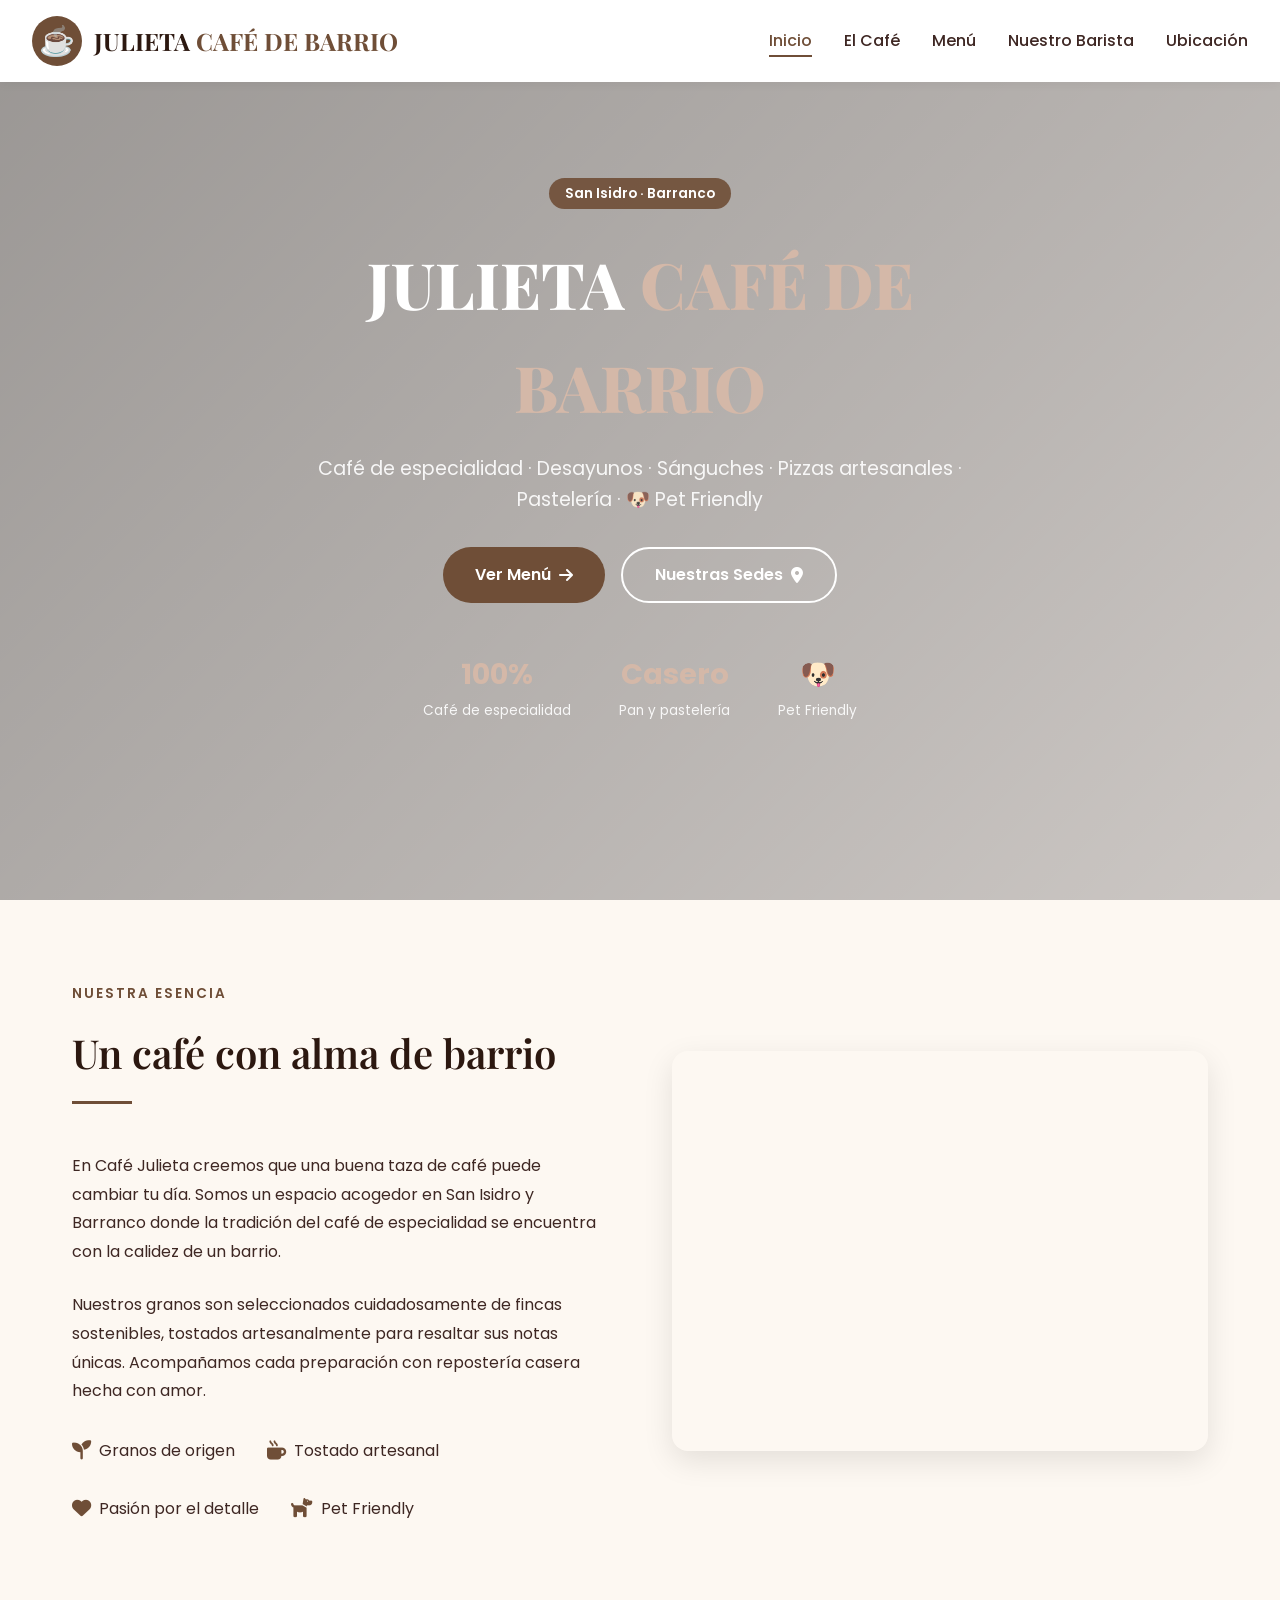
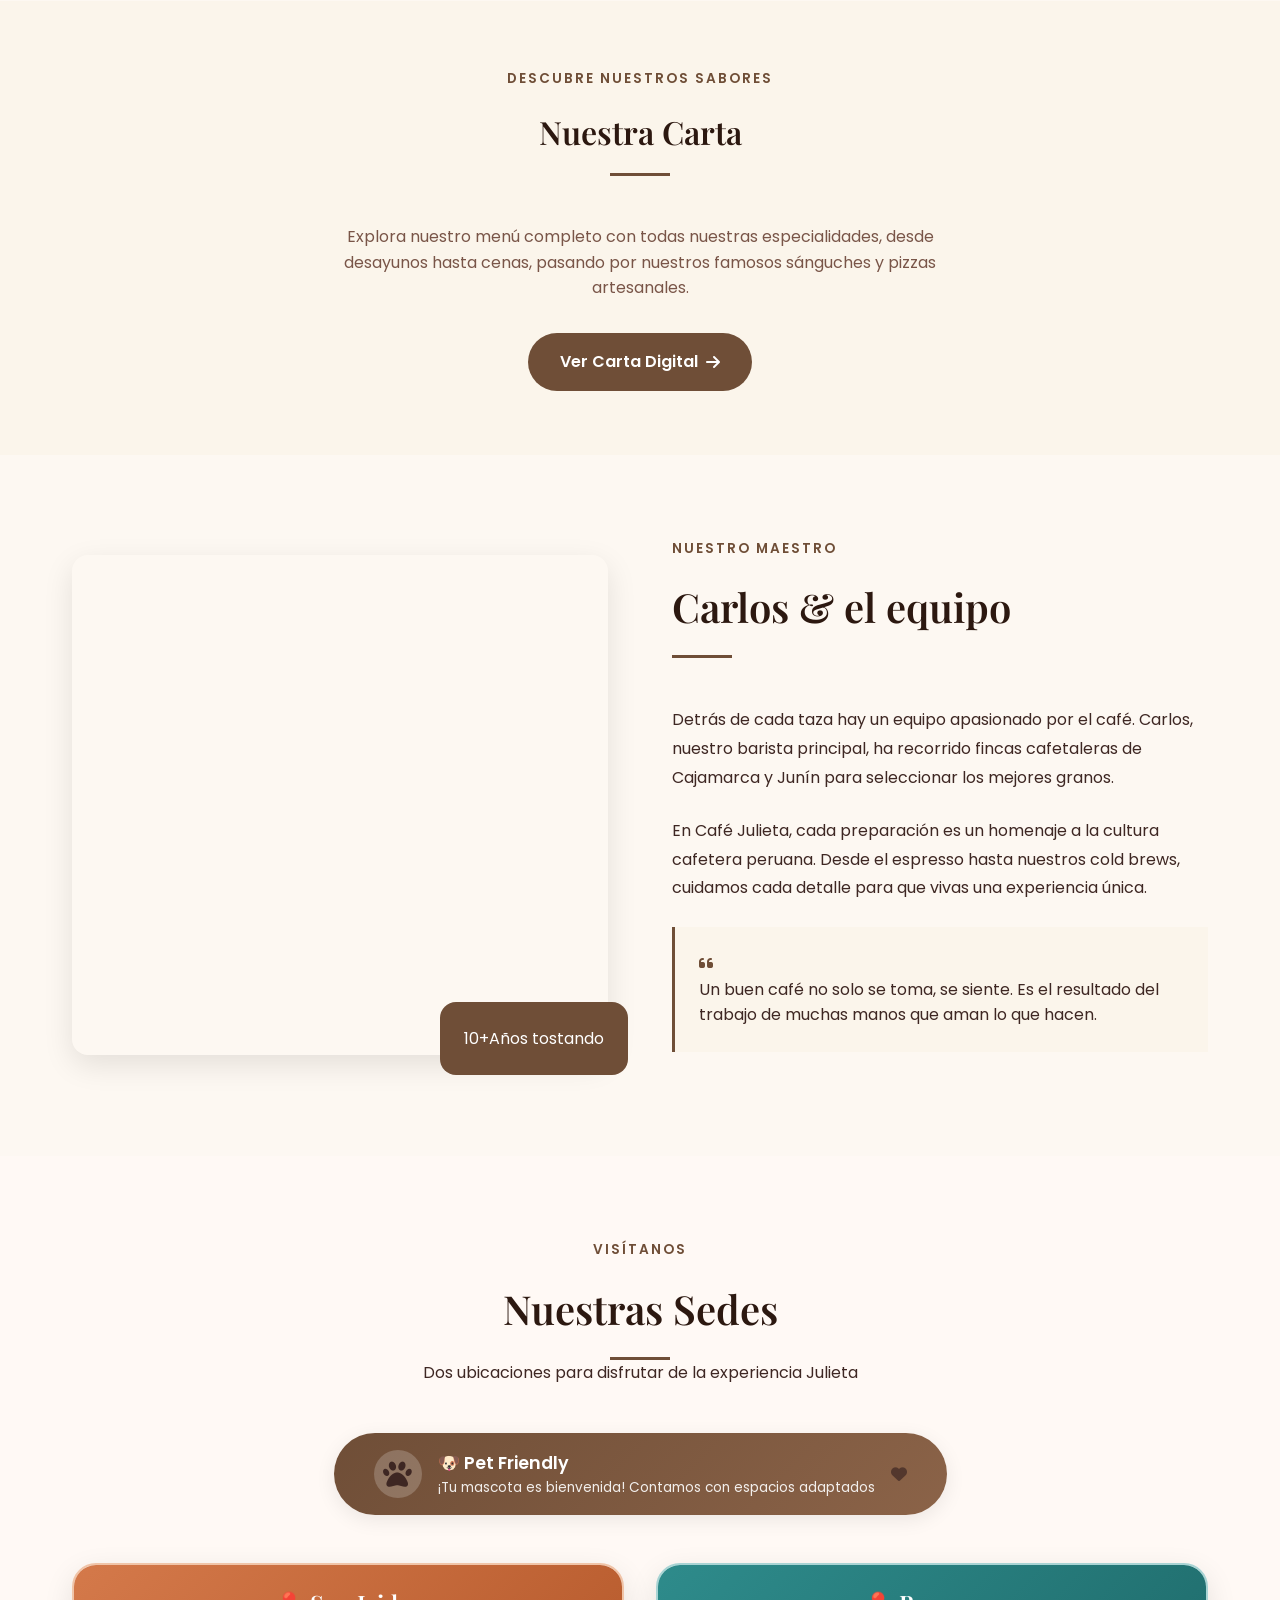
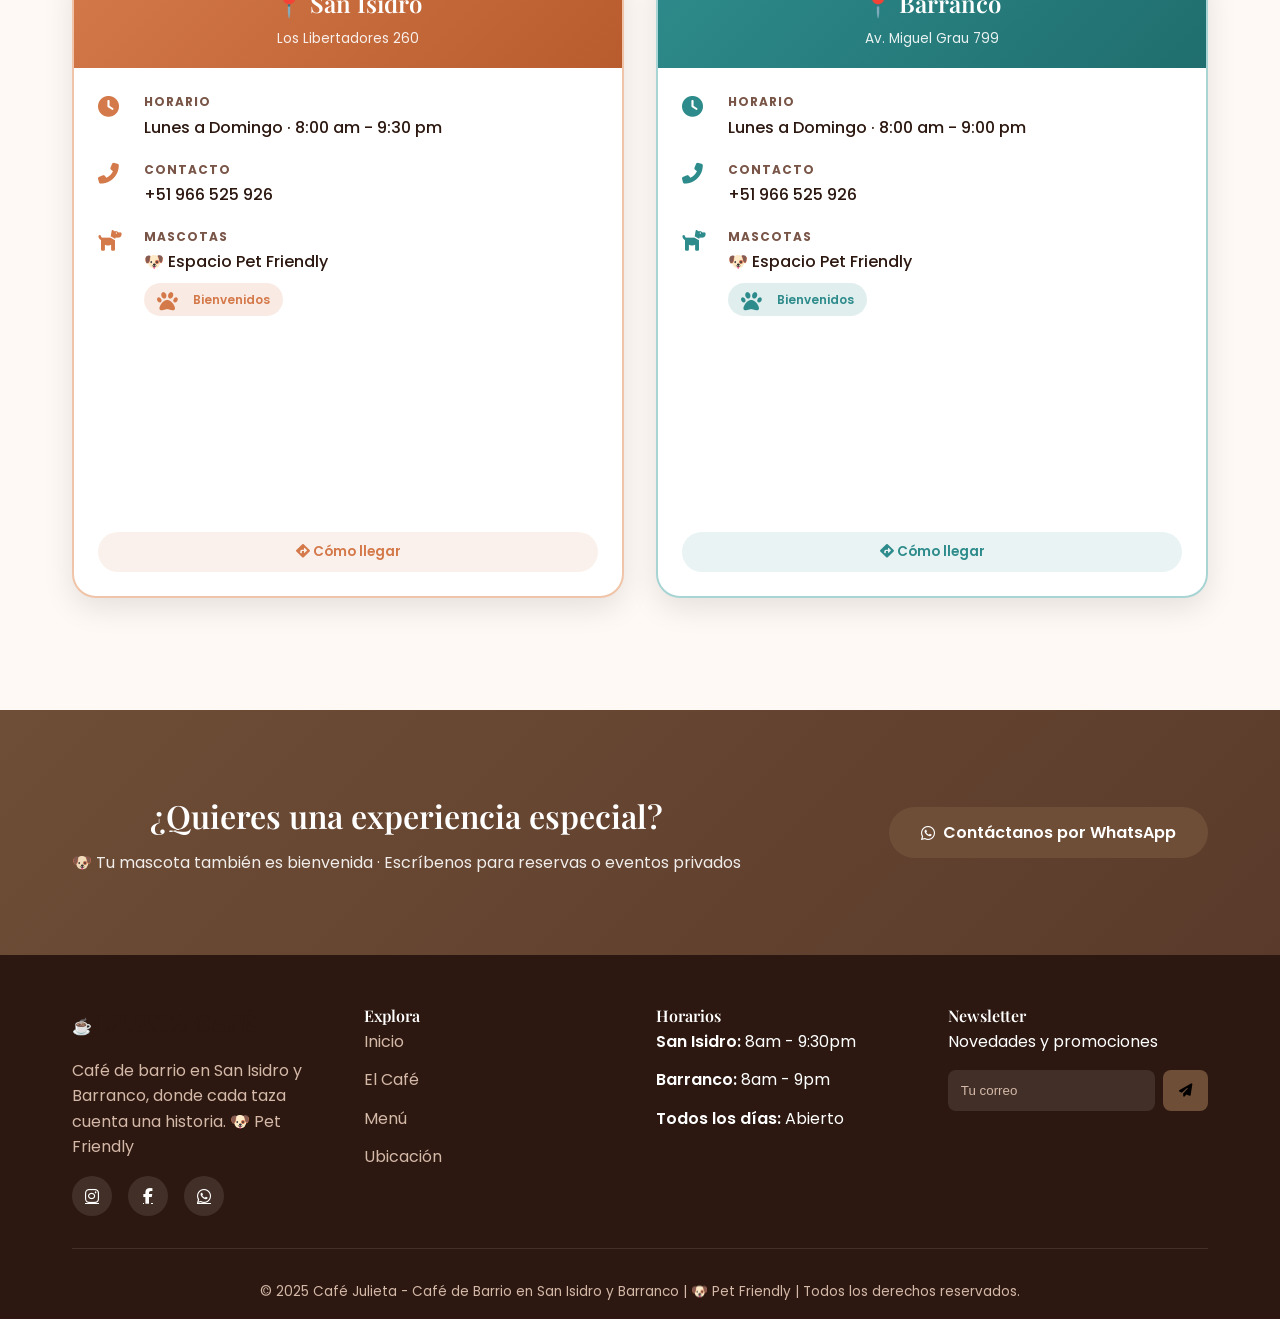
==== commit 9662acaa: "Primer commit" ====
--- a/index.html
+++ b/index.html
@@ -1,1303 +1,1051 @@
-<!DOCTYPE html>
-<html lang="es">
-<head>
-    <meta charset="UTF-8">
-    <meta name="viewport" content="width=device-width, initial-scale=1.0, user-scalable=yes">
-    <meta name="description" content="Café Julieta - Café de barrio en San Isidro y Barranco. Café de especialidad, desayunos, sánguches artesanales, pizzas, pastelería y más. Pet Friendly 🐶">
-    <meta name="keywords" content="cafetería, san isidro, barranco, café de especialidad, brunch, julieta, pet friendly, sándwiches, pizzas, desayunos">
-    <meta name="author" content="Café Julieta">
-    <title>Café Julieta | Café de Barrio en San Isidro y Barranco | Pet Friendly 🐶</title>
-    
-    <link rel="stylesheet" href="https://cdnjs.cloudflare.com/ajax/libs/font-awesome/6.5.1/css/all.min.css">
-    <link href="https://fonts.googleapis.com/css2?family=Playfair+Display:wght@400;500;600;700;800&family=Poppins:wght@300;400;500;600;700&display=swap" rel="stylesheet">
-    
-    <style>
-        * {
-            margin: 0;
-            padding: 0;
-            box-sizing: border-box;
+ <!DOCTYPE html>
+    <html lang="es">
+    <head>
+        <meta charset="UTF-8">
+        <meta name="viewport" content="width=device-width, initial-scale=1.0, user-scalable=yes">
+        <meta name="description" content="Café Julieta - Café de barrio en San Isidro y Barranco. Café de especialidad, desayunos, sánguches artesanales, pizzas, pastelería y más. Pet Friendly 🐶">
+        <meta name="keywords" content="cafetería, san isidro, barranco, café de especialidad, brunch, julieta, pet friendly, sándwiches, pizzas, desayunos">
+        <meta name="author" content="Café Julieta">
+        <title>Café Julieta | Café de Barrio en San Isidro y Barranco | Pet Friendly 🐶</title>
+        
+        <link rel="stylesheet" href="https://cdnjs.cloudflare.com/ajax/libs/font-awesome/6.5.1/css/all.min.css">
+        <link href="https://fonts.googleapis.com/css2?family=Playfair+Display:wght@400;500;600;700;800&family=Poppins:wght@300;400;500;600;700&display=swap" rel="stylesheet">
+        
+        <style>
+            * {
+                margin: 0;
+                padding: 0;
+                box-sizing: border-box;
+            }
+
+            :root {
+                --primary-color: #6F4E37;
+                --primary-dark: #5A3A2A;
+                --primary-light: #D4B8A8;
+                --secondary-color: #2C1810;
+                --text-color: #3E2723;
+                --text-light: #795548;
+                --bg-light: #FFF9F5;
+                --bg-cream: #FDF8F2;
+                --bg-warm: #FBF5EB;
+                --bg-dark: #2C1810;
+                --white: #FFFFFF;
+                --shadow-sm: 0 2px 10px rgba(0,0,0,0.05);
+                --shadow-md: 0 5px 20px rgba(0,0,0,0.08);
+                --shadow-lg: 0 10px 30px rgba(0,0,0,0.1);
+                --transition: all 0.3s ease;
+                
+                /* Colores específicos para cada sede */
+                --si-primary: #D4794A;
+                --si-primary-dark: #B85C2E;
+                --si-primary-light: #F0C4A8;
+                --si-bg: #FFF8F2;
+                --si-card-bg: #FFFFFF;
+                
+                --ba-primary: #2E8B8B;
+                --ba-primary-dark: #206E6E;
+                --ba-primary-light: #A8D4D4;
+                --ba-bg: #F2F8F6;
+                --ba-card-bg: #FFFFFF;
+            }
+
+            body {
+                font-family: 'Poppins', sans-serif;
+                color: var(--text-color);
+                background-color: var(--bg-light);
+                line-height: 1.6;
+                overflow-x: hidden;
+            }
+
+            h1, h2, h3, h4, h5, h6 {
+                font-family: 'Playfair Display', serif;
+                font-weight: 600;
+            }
+
+            .container {
+                max-width: 1200px;
+                margin: 0 auto;
+                padding: 0 2rem;
+            }
+
+            .preloader {
+                position: fixed;
+                top: 0;
+                left: 0;
+                width: 100%;
+                height: 100%;
+                background: var(--bg-light);
+                display: flex;
+                justify-content: center;
+                align-items: center;
+                z-index: 9999;
+                transition: opacity 0.5s;
+            }
+            .preloader.hide { opacity: 0; pointer-events: none; }
+            .loader {
+                width: 60px;
+                height: 60px;
+                border: 3px solid var(--primary-light);
+                border-top-color: var(--primary-color);
+                border-radius: 50%;
+                animation: spin 1s linear infinite;
+            }
+            @keyframes spin { to { transform: rotate(360deg); } }
+
+            .header {
+                position: fixed;
+                top: 0;
+                left: 0;
+                width: 100%;
+                background: var(--white);
+                box-shadow: var(--shadow-sm);
+                z-index: 1000;
+                transition: var(--transition);
+            }
+            .header.scrolled {
+                background: rgba(255, 255, 255, 0.95);
+                backdrop-filter: blur(10px);
+                box-shadow: var(--shadow-md);
+            }
+            .header-container {
+                display: flex;
+                justify-content: space-between;
+                align-items: center;
+                padding: 1rem 2rem;
+                max-width: 1400px;
+                margin: 0 auto;
+            }
+            .logo a {
+                text-decoration: none;
+                display: flex;
+                align-items: center;
+                gap: 0.75rem;
+            }
+            .logo-img {
+                width: 50px;
+                height: 50px;
+                background: var(--primary-color);
+                border-radius: 50%;
+                display: flex;
+                align-items: center;
+                justify-content: center;
+                font-size: 1.8rem;
+                color: var(--white);
+            }
+            .logo-text {
+                font-family: 'Playfair Display', serif;
+                font-size: 1.5rem;
+                font-weight: 700;
+                color: var(--secondary-color);
+            }
+            .logo-accent { color: var(--primary-color); }
+
+            .nav-menu {
+                display: flex;
+                gap: 2rem;
+                list-style: none;
+            }
+            .nav-link {
+                text-decoration: none;
+                color: var(--text-color);
+                font-weight: 500;
+                transition: var(--transition);
+                position: relative;
+            }
+            .nav-link::after {
+                content: '';
+                position: absolute;
+                bottom: -5px;
+                left: 0;
+                width: 0;
+                height: 2px;
+                background: var(--primary-color);
+                transition: var(--transition);
+            }
+            .nav-link:hover::after,
+            .nav-link.active::after { width: 100%; }
+            .nav-link:hover,
+            .nav-link.active { color: var(--primary-color); }
+
+            .hamburger { display: none; cursor: pointer; }
+            .bar {
+                display: block;
+                width: 25px;
+                height: 3px;
+                margin: 5px auto;
+                background: var(--text-color);
+                transition: var(--transition);
+            }
+
+            .hero {
+                position: relative;
+                height: 100vh;
+                min-height: 700px;
+                display: flex;
+                align-items: center;
+                justify-content: center;
+                text-align: center;
+                overflow: hidden;
+            }
+            .hero-overlay {
+                position: absolute;
+                top: 0;
+                left: 0;
+                width: 100%;
+                height: 100%;
+                background: linear-gradient(135deg, rgba(0,0,0,0.4) 0%, rgba(0,0,0,0.2) 100%);
+            }
+            .hero::before {
+                content: '';
+                position: absolute;
+                top: 0;
+                left: 0;
+                width: 100%;
+                height: 100%;
+                background-image: url('https://images.pexels.com/photos/312418/pexels-photo-312418.jpeg?auto=compress&cs=tinysrgb&w=1600');
+                background-size: cover;
+                background-position: center;
+                background-attachment: fixed;
+                z-index: -1;
+            }
+            .hero-content {
+                position: relative;
+                z-index: 1;
+                color: var(--white);
+                max-width: 800px;
+                padding: 2rem;
+            }
+            .hero-badge {
+                display: inline-block;
+                background: rgba(111, 78, 55, 0.9);
+                padding: 0.3rem 1rem;
+                border-radius: 50px;
+                font-size: 0.85rem;
+                font-weight: 600;
+                margin-bottom: 1.5rem;
+            }
+            .hero-title {
+                font-size: 4rem;
+                font-weight: 800;
+                margin-bottom: 1rem;
+            }
+            .hero-title .highlight { color: #D4B8A8; }
+            .hero-subtitle {
+                font-size: 1.2rem;
+                margin-bottom: 2rem;
+                opacity: 0.9;
+            }
+            .hero-buttons {
+                display: flex;
+                gap: 1rem;
+                justify-content: center;
+                margin-bottom: 3rem;
+            }
+            .btn {
+                display: inline-flex;
+                align-items: center;
+                gap: 0.5rem;
+                padding: 0.8rem 2rem;
+                border-radius: 50px;
+                text-decoration: none;
+                font-weight: 600;
+                transition: var(--transition);
+                cursor: pointer;
+                border: none;
+            }
+            .btn-primary {
+                background: var(--primary-color);
+                color: var(--white);
+            }
+            .btn-primary:hover {
+                background: var(--primary-dark);
+                transform: translateY(-2px);
+                box-shadow: var(--shadow-lg);
+            }
+            .btn-secondary {
+                background: transparent;
+                color: var(--white);
+                border: 2px solid var(--white);
+            }
+            .btn-secondary:hover {
+                background: var(--white);
+                color: var(--secondary-color);
+                transform: translateY(-2px);
+            }
+            .hero-stats {
+                display: flex;
+                justify-content: center;
+                gap: 3rem;
+            }
+            .stat { text-align: center; }
+            .stat-number {
+                display: block;
+                font-size: 1.8rem;
+                font-weight: 700;
+                color: #D4B8A8;
+            }
+            .stat-label { font-size: 0.85rem; opacity: 0.9; }
+
+            section { padding: 5rem 0; }
+            .section-header { margin-bottom: 3rem; }
+            .section-header.text-center { text-align: center; }
+            .section-tag {
+                display: inline-block;
+                color: var(--primary-color);
+                font-weight: 600;
+                text-transform: uppercase;
+                letter-spacing: 2px;
+                font-size: 0.85rem;
+                margin-bottom: 1rem;
+            }
+            .section-title {
+                font-size: 2.5rem;
+                color: var(--secondary-color);
+                margin-bottom: 1rem;
+            }
+            .section-divider {
+                width: 60px;
+                height: 3px;
+                background: var(--primary-color);
+                margin-top: 1rem;
+            }
+            .section-divider.center { margin: 1rem auto 0; }
+
+            .esencia { background: var(--bg-cream); }
+            .esencia-grid {
+                display: grid;
+                grid-template-columns: 1fr 1fr;
+                gap: 4rem;
+                align-items: center;
+            }
+            .esencia-text { margin-bottom: 1.5rem; line-height: 1.8; }
+            .esencia-features {
+                display: flex;
+                gap: 2rem;
+                margin-top: 2rem;
+                flex-wrap: wrap;
+            }
+            .feature {
+                display: flex;
+                align-items: center;
+                gap: 0.5rem;
+            }
+            .feature i { color: var(--primary-color); font-size: 1.2rem; }
+            .esencia-image {
+                background: url('https://images.pexels.com/photos/3020919/pexels-photo-3020919.jpeg?auto=compress&cs=tinysrgb&w=600') center/cover;
+                border-radius: 1rem;
+                min-height: 400px;
+                box-shadow: var(--shadow-lg);
+            }
+
+            /* ========== SECCIÓN DE CARTA (VACÍA POR AHORA) ========== */
+            .carta-preview {
+                background: var(--bg-warm);
+                text-align: center;
+                padding: 4rem 2rem;
+            }
+            .carta-preview h2 {
+                font-size: 2rem;
+                color: var(--secondary-color);
+                margin-bottom: 1rem;
+            }
+            .carta-preview p {
+                color: var(--text-light);
+                margin-bottom: 2rem;
+                max-width: 600px;
+                margin-left: auto;
+                margin-right: auto;
+            }
+            .carta-preview .btn {
+                background: var(--primary-color);
+                color: var(--white);
+                display: inline-flex;
+                align-items: center;
+                gap: 0.5rem;
+                padding: 1rem 2rem;
+                border-radius: 50px;
+                text-decoration: none;
+                font-weight: 600;
+                transition: var(--transition);
+            }
+            .carta-preview .btn:hover {
+                background: var(--primary-dark);
+                transform: translateY(-2px);
+                box-shadow: var(--shadow-lg);
+            }
+
+            .chef { background: var(--bg-cream); }
+            .chef-wrapper {
+                display: grid;
+                grid-template-columns: 1fr 1fr;
+                gap: 4rem;
+                align-items: center;
+            }
+            .chef-image {
+                background: url('https://images.pexels.com/photos/3409966/pexels-photo-3409966.jpeg?auto=compress&cs=tinysrgb&w=600') center/cover;
+                border-radius: 1rem;
+                min-height: 500px;
+                box-shadow: var(--shadow-lg);
+                position: relative;
+            }
+            .chef-experience {
+                position: absolute;
+                bottom: -20px;
+                right: -20px;
+                background: var(--primary-color);
+                color: var(--white);
+                padding: 1.5rem;
+                border-radius: 1rem;
+                text-align: center;
+            }
+            .chef-bio { margin-bottom: 1.5rem; line-height: 1.8; }
+            .chef-quote {
+                background: var(--bg-warm);
+                padding: 1.5rem;
+                border-left: 3px solid var(--primary-color);
+                margin: 1.5rem 0;
+            }
+            .chef-quote i { color: var(--primary-color); margin-right: 1rem; }
+
+            /* ========== UBICACIÓN CON DIFERENCIACIÓN ========== */
+            .ubicacion { background: var(--bg-light); }
+            
+            .pet-friendly-wrapper {
+                display: flex;
+                justify-content: center;
+                margin-bottom: 3rem;
+            }
+            .pet-friendly-banner {
+                background: linear-gradient(135deg, #6F4E37 0%, #8B6348 100%);
+                border-radius: 60px;
+                padding: 1rem 2.5rem;
+                display: inline-flex;
+                align-items: center;
+                gap: 1rem;
+                box-shadow: var(--shadow-md);
+                transition: var(--transition);
+            }
+            .pet-friendly-banner:hover {
+                transform: translateY(-3px);
+                box-shadow: var(--shadow-lg);
+            }
+            .pet-icon {
+                background: rgba(255,255,255,0.2);
+                border-radius: 50%;
+                width: 48px;
+                height: 48px;
+                display: flex;
+                align-items: center;
+                justify-content: center;
+                font-size: 1.8rem;
+            }
+            .pet-text {
+                text-align: left;
+            }
+            .pet-text h4 {
+                color: var(--white);
+                font-size: 1.1rem;
+                font-weight: 600;
+                margin: 0;
+                font-family: 'Poppins', sans-serif;
+            }
+            .pet-text p {
+                color: rgba(255,255,255,0.9);
+                font-size: 0.85rem;
+                margin: 0;
+            }
+            
+            .sedes-grid {
+                display: grid;
+                grid-template-columns: repeat(2, 1fr);
+                gap: 2rem;
+                margin-bottom: 2rem;
+            }
+            
+            /* Tarjeta San Isidro */
+            .sede-card.san-isidro-card {
+                border: 2px solid var(--si-primary-light);
+            }
+            .sede-card.san-isidro-card .sede-header {
+                background: linear-gradient(135deg, var(--si-primary), var(--si-primary-dark));
+            }
+            .sede-card.san-isidro-card .sede-info i {
+                color: var(--si-primary);
+            }
+            .sede-card.san-isidro-card .pet-badge {
+                background: rgba(212, 121, 74, 0.15);
+                color: var(--si-primary);
+            }
+            .sede-card.san-isidro-card .btn-maps {
+                background: rgba(212, 121, 74, 0.1);
+                color: var(--si-primary);
+            }
+            .sede-card.san-isidro-card .btn-maps:hover {
+                background: var(--si-primary);
+                color: white;
+            }
+            
+            /* Tarjeta Barranco */
+            .sede-card.barranco-card {
+                border: 2px solid var(--ba-primary-light);
+            }
+            .sede-card.barranco-card .sede-header {
+                background: linear-gradient(135deg, var(--ba-primary), var(--ba-primary-dark));
+            }
+            .sede-card.barranco-card .sede-info i {
+                color: var(--ba-primary);
+            }
+            .sede-card.barranco-card .pet-badge {
+                background: rgba(46, 139, 139, 0.15);
+                color: var(--ba-primary);
+            }
+            .sede-card.barranco-card .btn-maps {
+                background: rgba(46, 139, 139, 0.1);
+                color: var(--ba-primary);
+            }
+            .sede-card.barranco-card .btn-maps:hover {
+                background: var(--ba-primary);
+                color: white;
+            }
+            
+            .sede-card {
+                background: var(--white);
+                border-radius: 1.5rem;
+                overflow: hidden;
+                box-shadow: var(--shadow-lg);
+                transition: var(--transition);
+            }
+            .sede-card:hover {
+                transform: translateY(-5px);
+            }
+            .sede-header {
+                color: var(--white);
+                padding: 1.2rem;
+                text-align: center;
+            }
+            .sede-header h3 {
+                font-size: 1.5rem;
+                margin-bottom: 0.3rem;
+            }
+            .sede-header p {
+                font-size: 0.85rem;
+                opacity: 0.9;
+            }
+            .sede-body {
+                padding: 1.5rem;
+            }
+            .sede-info {
+                display: flex;
+                align-items: flex-start;
+                gap: 1rem;
+                margin-bottom: 1.2rem;
+            }
+            .sede-info i {
+                font-size: 1.3rem;
+                min-width: 30px;
+                margin-top: 0.2rem;
+            }
+            .sede-info .info-content {
+                flex: 1;
+            }
+            .sede-info .info-content strong {
+                display: block;
+                font-size: 0.75rem;
+                color: var(--text-light);
+                text-transform: uppercase;
+                letter-spacing: 1px;
+                margin-bottom: 0.2rem;
+            }
+            .sede-info .info-content p {
+                font-weight: 500;
+                color: var(--secondary-color);
+            }
+            .pet-badge {
+                display: inline-flex;
+                align-items: center;
+                gap: 0.4rem;
+                padding: 0.3rem 0.8rem;
+                border-radius: 50px;
+                font-size: 0.75rem;
+                font-weight: 600;
+                margin-top: 0.5rem;
+            }
+            .sede-map {
+                margin-top: 1rem;
+                border-radius: 1rem;
+                overflow: hidden;
+                height: 180px;
+            }
+            .sede-map iframe {
+                width: 100%;
+                height: 100%;
+                border: 0;
+            }
+            .btn-maps {
+                display: block;
+                text-align: center;
+                padding: 0.6rem;
+                border-radius: 50px;
+                text-decoration: none;
+                font-weight: 600;
+                font-size: 0.85rem;
+                margin-top: 1rem;
+                transition: var(--transition);
+            }
+
+            .reservas {
+                background: linear-gradient(135deg, var(--primary-color), var(--primary-dark));
+                color: var(--white);
+                text-align: center;
+            }
+            .reservas-content {
+                display: flex;
+                justify-content: space-between;
+                align-items: center;
+                gap: 2rem;
+                flex-wrap: wrap;
+            }
+            .reservas-text h2 { font-size: 2rem; margin-bottom: 0.5rem; }
+            .reservas-text p { opacity: 0.9; }
+
+            .footer {
+                background: var(--bg-dark);
+                color: var(--white);
+                padding: 3rem 0 1rem;
+            }
+            .footer-grid {
+                display: grid;
+                grid-template-columns: repeat(auto-fit, minmax(250px, 1fr));
+                gap: 2rem;
+                margin-bottom: 2rem;
+            }
+            .footer-about p { margin: 1rem 0; color: #D4B8A8; }
+            .social-links {
+                display: flex;
+                gap: 1rem;
+            }
+            .social-links a {
+                color: var(--white);
+                background: rgba(255,255,255,0.1);
+                width: 40px;
+                height: 40px;
+                display: flex;
+                align-items: center;
+                justify-content: center;
+                border-radius: 50%;
+                transition: var(--transition);
+            }
+            .social-links a:hover {
+                background: var(--primary-color);
+                transform: translateY(-2px);
+            }
+            .footer-links ul, .footer-hours ul { list-style: none; }
+            .footer-links li, .footer-hours li { margin-bottom: 0.8rem; }
+            .footer-links a {
+                color: #D4B8A8;
+                text-decoration: none;
+                transition: var(--transition);
+            }
+            .footer-links a:hover { color: var(--primary-color); }
+            .footer-hours span { font-weight: 600; color: var(--white); }
+            .newsletter-form {
+                display: flex;
+                gap: 0.5rem;
+                margin-top: 1rem;
+            }
+            .newsletter-form input {
+                flex: 1;
+                padding: 0.8rem;
+                border: none;
+                border-radius: 0.5rem;
+                background: rgba(255,255,255,0.1);
+                color: var(--white);
+            }
+            .newsletter-form input::placeholder { color: #D4B8A8; }
+            .newsletter-form button {
+                background: var(--primary-color);
+                border: none;
+                padding: 0 1rem;
+                border-radius: 0.5rem;
+                cursor: pointer;
+                transition: var(--transition);
+            }
+            .newsletter-form button:hover { background: var(--primary-dark); }
+            .footer-bottom {
+                text-align: center;
+                padding-top: 2rem;
+                border-top: 1px solid rgba(255,255,255,0.1);
+                color: #D4B8A8;
+                font-size: 0.85rem;
+            }
+
+            .back-to-top {
+                position: fixed;
+                bottom: 2rem;
+                right: 2rem;
+                width: 50px;
+                height: 50px;
+                background: var(--primary-color);
+                color: var(--white);
+                border: none;
+                border-radius: 50%;
+                cursor: pointer;
+                opacity: 0;
+                visibility: hidden;
+                transition: var(--transition);
+                z-index: 99;
+            }
+            .back-to-top.show { opacity: 1; visibility: visible; }
+            .back-to-top:hover {
+                background: var(--primary-dark);
+                transform: translateY(-3px);
+            }
+
+            @keyframes fadeIn { from { opacity: 0; } to { opacity: 1; } }
+
+            @media (max-width: 968px) {
+                .hamburger { display: block; }
+                .hamburger.active .bar:nth-child(2) { opacity: 0; }
+                .hamburger.active .bar:nth-child(1) { transform: translateY(8px) rotate(45deg); }
+                .hamburger.active .bar:nth-child(3) { transform: translateY(-8px) rotate(-45deg); }
+                .nav-menu {
+                    position: fixed;
+                    left: -100%;
+                    top: 70px;
+                    flex-direction: column;
+                    background: var(--white);
+                    width: 100%;
+                    text-align: center;
+                    transition: 0.3s;
+                    box-shadow: var(--shadow-md);
+                    padding: 2rem 0;
+                }
+                .nav-menu.active { left: 0; }
+                .hero-title { font-size: 2.5rem; }
+                .esencia-grid, .chef-wrapper {
+                    grid-template-columns: 1fr;
+                    gap: 2rem;
+                }
+                .sedes-grid {
+                    grid-template-columns: 1fr;
+                }
+                .hero-buttons { flex-direction: column; align-items: center; }
+                .reservas-content { flex-direction: column; text-align: center; }
+                .pet-friendly-banner {
+                    padding: 0.8rem 1.5rem;
+                    flex-wrap: wrap;
+                    justify-content: center;
+                    text-align: center;
+                }
+                .pet-text {
+                    text-align: center;
+                }
+            }
+            @media (max-width: 768px) {
+                .container { padding: 0 1rem; }
+                section { padding: 3rem 0; }
+                .section-title { font-size: 2rem; }
+            }
+        </style>
+    </head>
+    <body>
+
+    <div class="preloader" id="preloader"><div class="loader"></div></div>
+
+    <header class="header" id="header">
+        <div class="header-container">
+            <div class="logo">
+                <a href="#inicio">
+                    <div class="logo-img">☕</div>
+                    <div class="logo-text">JULIETA <span class="logo-accent">CAFÉ DE BARRIO</span></div>
+                </a>
+            </div>
+            <nav class="navbar">
+                <ul class="nav-menu">
+                    <li class="nav-item"><a href="#inicio" class="nav-link active">Inicio</a></li>
+                    <li class="nav-item"><a href="#esencia" class="nav-link">El Café</a></li>
+                    <li class="nav-item"><a href="#" id="menuLink" class="nav-link">Menú</a></li>
+                    <li class="nav-item"><a href="#chef" class="nav-link">Nuestro Barista</a></li>
+                    <li class="nav-item"><a href="#ubicacion" class="nav-link">Ubicación</a></li>
+                </ul>
+                <div class="hamburger"><span class="bar"></span><span class="bar"></span><span class="bar"></span></div>
+            </nav>
+        </div>
+    </header>
+
+    <main>
+        <section id="inicio" class="hero">
+            <div class="hero-overlay"></div>
+            <div class="hero-content">
+                <div class="hero-badge">San Isidro · Barranco</div>
+                <h1 class="hero-title">JULIETA <span class="highlight">CAFÉ DE BARRIO</span></h1>
+                <p class="hero-subtitle">Café de especialidad · Desayunos · Sánguches · Pizzas artesanales · Pastelería · 🐶 Pet Friendly</p>
+                <div class="hero-buttons">
+                    <a href="#" id="heroMenuBtn" class="btn btn-primary">Ver Menú <i class="fas fa-arrow-right"></i></a>
+                    <a href="#ubicacion" class="btn btn-secondary">Nuestras Sedes <i class="fas fa-map-marker-alt"></i></a>
+                </div>
+                <div class="hero-stats">
+                    <div class="stat"><span class="stat-number">100%</span><span class="stat-label">Café de especialidad</span></div>
+                    <div class="stat"><span class="stat-number">Casero</span><span class="stat-label">Pan y pastelería</span></div>
+                    <div class="stat"><span class="stat-number">🐶</span><span class="stat-label">Pet Friendly</span></div>
+                </div>
+            </div>
+        </section>
+
+        <section id="esencia" class="esencia">
+            <div class="container">
+                <div class="esencia-grid">
+                    <div class="esencia-content">
+                        <div class="section-header">
+                            <span class="section-tag">Nuestra esencia</span>
+                            <h2 class="section-title">Un café con alma de barrio</h2>
+                            <div class="section-divider"></div>
+                        </div>
+                        <p class="esencia-text">En Café Julieta creemos que una buena taza de café puede cambiar tu día. Somos un espacio acogedor en San Isidro y Barranco donde la tradición del café de especialidad se encuentra con la calidez de un barrio.</p>
+                        <p class="esencia-text">Nuestros granos son seleccionados cuidadosamente de fincas sostenibles, tostados artesanalmente para resaltar sus notas únicas. Acompañamos cada preparación con repostería casera hecha con amor.</p>
+                        <div class="esencia-features">
+                            <div class="feature"><i class="fas fa-seedling"></i><span>Granos de origen</span></div>
+                            <div class="feature"><i class="fas fa-mug-hot"></i><span>Tostado artesanal</span></div>
+                            <div class="feature"><i class="fas fa-heart"></i><span>Pasión por el detalle</span></div>
+                            <div class="feature"><i class="fas fa-dog"></i><span>Pet Friendly</span></div>
+                        </div>
+                    </div>
+                    <div class="esencia-image"></div>
+                </div>
+            </div>
+        </section>
+
+        <!-- Sección de Carta - Redirige a carta.html -->
+        <section class="carta-preview">
+            <div class="container">
+                <div class="section-header text-center">
+                    <span class="section-tag">Descubre nuestros sabores</span>
+                    <h2 class="section-title">Nuestra Carta</h2>
+                    <div class="section-divider center"></div>
+                </div>
+                <p>Explora nuestro menú completo con todas nuestras especialidades, desde desayunos hasta cenas, pasando por nuestros famosos sánguches y pizzas artesanales.</p>
+                <a href="#" id="cartaPreviewBtn" class="btn">Ver Carta Digital <i class="fas fa-arrow-right"></i></a>
+            </div>
+        </section>
+
+        <section id="chef" class="chef">
+            <div class="container">
+                <div class="chef-wrapper">
+                    <div class="chef-image">
+                        <div class="chef-experience"><span class="exp-number">10+</span><span class="exp-text">Años tostando</span></div>
+                    </div>
+                    <div class="chef-info">
+                        <div class="section-header"><span class="section-tag">Nuestro Maestro</span><h2 class="section-title">Carlos & el equipo</h2><div class="section-divider"></div></div>
+                        <p class="chef-bio">Detrás de cada taza hay un equipo apasionado por el café. Carlos, nuestro barista principal, ha recorrido fincas cafetaleras de Cajamarca y Junín para seleccionar los mejores granos.</p>
+                        <p class="chef-bio">En Café Julieta, cada preparación es un homenaje a la cultura cafetera peruana. Desde el espresso hasta nuestros cold brews, cuidamos cada detalle para que vivas una experiencia única.</p>
+                        <div class="chef-quote"><i class="fas fa-quote-left"></i><p>Un buen café no solo se toma, se siente. Es el resultado del trabajo de muchas manos que aman lo que hacen.</p></div>
+                    </div>
+                </div>
+            </div>
+        </section>
+
+        <section id="ubicacion" class="ubicacion">
+            <div class="container">
+                <div class="section-header text-center">
+                    <span class="section-tag">Visítanos</span>
+                    <h2 class="section-title">Nuestras Sedes</h2>
+                    <div class="section-divider center"></div>
+                    <p class="section-subtitle">Dos ubicaciones para disfrutar de la experiencia Julieta</p>
+                </div>
+                
+                <div class="pet-friendly-wrapper">
+                    <div class="pet-friendly-banner">
+                        <div class="pet-icon"><i class="fas fa-paw"></i></div>
+                        <div class="pet-text">
+                            <h4>🐶 Pet Friendly</h4>
+                            <p>¡Tu mascota es bienvenida! Contamos con espacios adaptados</p>
+                        </div>
+                        <i class="fas fa-heart" style="opacity: 0.7;"></i>
+                    </div>
+                </div>
+                
+                <div class="sedes-grid">
+                    <!-- Sede San Isidro -->
+                    <div class="sede-card san-isidro-card">
+                        <div class="sede-header">
+                            <h3>📍 San Isidro</h3>
+                            <p>Los Libertadores 260</p>
+                        </div>
+                        <div class="sede-body">
+                            <div class="sede-info"><i class="fas fa-clock"></i><div class="info-content"><strong>Horario</strong><p>Lunes a Domingo · 8:00 am - 9:30 pm</p></div></div>
+                            <div class="sede-info"><i class="fas fa-phone-alt"></i><div class="info-content"><strong>Contacto</strong><p>+51 966 525 926</p></div></div>
+                            <div class="sede-info"><i class="fas fa-dog"></i><div class="info-content"><strong>Mascotas</strong><p>🐶 Espacio Pet Friendly</p><span class="pet-badge"><i class="fas fa-paw"></i> Bienvenidos</span></div></div>
+                            <div class="sede-map"><iframe src="https://www.google.com/maps/embed?pb=!1m18!1m12!1m3!1d3900.5000!2d-77.0312!3d-12.0995!2m3!1f0!2f0!3f0!3m2!1i1024!2i768!4f13.1!3m3!1m2!1s0x9105c7e0b2e5b5b5%3A0x7e2e0c0e0e0e0e0!2sLos%20Libertadores%20260%2C%20San%20Isidro!5e0!3m2!1sen!2spe!4v1713040000000!5m2!1sen!2spe" allowfullscreen="" loading="lazy"></iframe></div>
+                            <a href="https://maps.google.com/?q=Los+Libertadores+260+San+Isidro" target="_blank" class="btn-maps"><i class="fas fa-directions"></i> Cómo llegar</a>
+                        </div>
+                    </div>
+                    
+                    <!-- Sede Barranco -->
+                    <div class="sede-card barranco-card">
+                        <div class="sede-header">
+                            <h3>📍 Barranco</h3>
+                            <p>Av. Miguel Grau 799</p>
+                        </div>
+                        <div class="sede-body">
+                            <div class="sede-info"><i class="fas fa-clock"></i><div class="info-content"><strong>Horario</strong><p>Lunes a Domingo · 8:00 am - 9:00 pm</p></div></div>
+                            <div class="sede-info"><i class="fas fa-phone-alt"></i><div class="info-content"><strong>Contacto</strong><p>+51 966 525 926</p></div></div>
+                            <div class="sede-info"><i class="fas fa-dog"></i><div class="info-content"><strong>Mascotas</strong><p>🐶 Espacio Pet Friendly</p><span class="pet-badge"><i class="fas fa-paw"></i> Bienvenidos</span></div></div>
+                            <div class="sede-map"><iframe src="https://www.google.com/maps/embed?pb=!1m18!1m12!1m3!1d3900.853353574924!2d-77.024059!3d-12.146737!2m3!1f0!2f0!3f0!3m2!1i1024!2i768!4f13.1!3m3!1m2!1s0x9105b71c2e7d0e0f%3A0x7e2e0c0e0e0e0e0!2sAv.%20Almte.%20Miguel%20Grau%20799%2C%20Barranco%2015063!5e0!3m2!1sen!2spe!4v1713040000000!5m2!1sen!2spe" allowfullscreen="" loading="lazy"></iframe></div>
+                            <a href="https://maps.google.com/?q=Av+Miguel+Grau+799+Barranco" target="_blank" class="btn-maps"><i class="fas fa-directions"></i> Cómo llegar</a>
+                        </div>
+                    </div>
+                </div>
+            </div>
+        </section>
+
+        <section class="reservas">
+            <div class="container">
+                <div class="reservas-content">
+                    <div class="reservas-text">
+                        <h2>¿Quieres una experiencia especial?</h2>
+                        <p>🐶 Tu mascota también es bienvenida · Escríbenos para reservas o eventos privados</p>
+                    </div>
+                    <a href="https://wa.me/51966525926" class="btn btn-primary btn-large"><i class="fab fa-whatsapp"></i> Contáctanos por WhatsApp</a>
+                </div>
+            </div>
+        </section>
+    </main>
+
+    <footer class="footer">
+        <div class="container">
+            <div class="footer-grid">
+                <div class="footer-about">
+                    <div class="footer-logo"><span class="logo-icon">☕</span><span class="logo-text">JULIETA CAFÉ</span></div>
+                    <p>Café de barrio en San Isidro y Barranco, donde cada taza cuenta una historia. 🐶 Pet Friendly</p>
+                    <div class="social-links">
+                        <a href="https://www.instagram.com/cafe.julieta/" target="_blank"><i class="fab fa-instagram"></i></a>
+                        <a href="#"><i class="fab fa-facebook-f"></i></a>
+                        <a href="https://wa.me/51966525926"><i class="fab fa-whatsapp"></i></a>
+                    </div>
+                </div>
+                <div class="footer-links">
+                    <h4>Explora</h4>
+                    <ul>
+                        <li><a href="#inicio">Inicio</a></li>
+                        <li><a href="#esencia">El Café</a></li>
+                        <li><a href="#" id="footerMenuLink">Menú</a></li>
+                        <li><a href="#ubicacion">Ubicación</a></li>
+                    </ul>
+                </div>
+                <div class="footer-hours">
+                    <h4>Horarios</h4>
+                    <ul>
+                        <li><span>San Isidro:</span> 8am - 9:30pm</li>
+                        <li><span>Barranco:</span> 8am - 9pm</li>
+                        <li><span>Todos los días:</span> Abierto</li>
+                    </ul>
+                </div>
+                <div class="footer-newsletter">
+                    <h4>Newsletter</h4>
+                    <p>Novedades y promociones</p>
+                    <form class="newsletter-form">
+                        <input type="email" placeholder="Tu correo">
+                        <button type="submit"><i class="fas fa-paper-plane"></i></button>
+                    </form>
+                </div>
+            </div>
+            <div class="footer-bottom">
+                <p>&copy; 2025 Café Julieta - Café de Barrio en San Isidro y Barranco | 🐶 Pet Friendly | Todos los derechos reservados.</p>
+            </div>
+        </div>
+    </footer>
+
+    <button class="back-to-top" id="backToTop"><i class="fas fa-arrow-up"></i></button>
+
+    <script>
+        // Función para redirigir a la página de la carta
+        function irACarta() {
+            window.location.href = "carta.html";
         }
 
-        :root {
-            --primary-color: #6F4E37;
-            --primary-dark: #5A3A2A;
-            --primary-light: #D4B8A8;
-            --secondary-color: #2C1810;
-            --text-color: #3E2723;
-            --text-light: #795548;
-            --bg-light: #FFF9F5;
-            --bg-cream: #FDF8F2;
-            --bg-warm: #FBF5EB;
-            --bg-dark: #2C1810;
-            --white: #FFFFFF;
-            --shadow-sm: 0 2px 10px rgba(0,0,0,0.05);
-            --shadow-md: 0 5px 20px rgba(0,0,0,0.08);
-            --shadow-lg: 0 10px 30px rgba(0,0,0,0.1);
-            --transition: all 0.3s ease;
-        }
-
-        body {
-            font-family: 'Poppins', sans-serif;
-            color: var(--text-color);
-            background-color: var(--bg-light);
-            line-height: 1.6;
-            overflow-x: hidden;
-        }
-
-        h1, h2, h3, h4, h5, h6 {
-            font-family: 'Playfair Display', serif;
-            font-weight: 600;
-        }
-
-        .container {
-            max-width: 1200px;
-            margin: 0 auto;
-            padding: 0 2rem;
-        }
-
-        .preloader {
-            position: fixed;
-            top: 0;
-            left: 0;
-            width: 100%;
-            height: 100%;
-            background: var(--bg-light);
-            display: flex;
-            justify-content: center;
-            align-items: center;
-            z-index: 9999;
-            transition: opacity 0.5s;
-        }
-        .preloader.hide { opacity: 0; pointer-events: none; }
-        .loader {
-            width: 60px;
-            height: 60px;
-            border: 3px solid var(--primary-light);
-            border-top-color: var(--primary-color);
-            border-radius: 50%;
-            animation: spin 1s linear infinite;
-        }
-        @keyframes spin { to { transform: rotate(360deg); } }
-
-        .header {
-            position: fixed;
-            top: 0;
-            left: 0;
-            width: 100%;
-            background: var(--white);
-            box-shadow: var(--shadow-sm);
-            z-index: 1000;
-            transition: var(--transition);
-        }
-        .header.scrolled {
-            background: rgba(255, 255, 255, 0.95);
-            backdrop-filter: blur(10px);
-            box-shadow: var(--shadow-md);
-        }
-        .header-container {
-            display: flex;
-            justify-content: space-between;
-            align-items: center;
-            padding: 1rem 2rem;
-            max-width: 1400px;
-            margin: 0 auto;
-        }
-        .logo a {
-            text-decoration: none;
-            display: flex;
-            align-items: center;
-            gap: 0.75rem;
-        }
-        .logo-img {
-            width: 50px;
-            height: 50px;
-            background: var(--primary-color);
-            border-radius: 50%;
-            display: flex;
-            align-items: center;
-            justify-content: center;
-            font-size: 1.8rem;
-            color: var(--white);
-        }
-        .logo-text {
-            font-family: 'Playfair Display', serif;
-            font-size: 1.5rem;
-            font-weight: 700;
-            color: var(--secondary-color);
-        }
-        .logo-accent { color: var(--primary-color); }
-
-        .nav-menu {
-            display: flex;
-            gap: 2rem;
-            list-style: none;
-        }
-        .nav-link {
-            text-decoration: none;
-            color: var(--text-color);
-            font-weight: 500;
-            transition: var(--transition);
-            position: relative;
-        }
-        .nav-link::after {
-            content: '';
-            position: absolute;
-            bottom: -5px;
-            left: 0;
-            width: 0;
-            height: 2px;
-            background: var(--primary-color);
-            transition: var(--transition);
-        }
-        .nav-link:hover::after,
-        .nav-link.active::after { width: 100%; }
-        .nav-link:hover,
-        .nav-link.active { color: var(--primary-color); }
-
-        .hamburger { display: none; cursor: pointer; }
-        .bar {
-            display: block;
-            width: 25px;
-            height: 3px;
-            margin: 5px auto;
-            background: var(--text-color);
-            transition: var(--transition);
-        }
-
-        .hero {
-            position: relative;
-            height: 100vh;
-            min-height: 700px;
-            display: flex;
-            align-items: center;
-            justify-content: center;
-            text-align: center;
-            overflow: hidden;
-        }
-        .hero-overlay {
-            position: absolute;
-            top: 0;
-            left: 0;
-            width: 100%;
-            height: 100%;
-            background: linear-gradient(135deg, rgba(0,0,0,0.4) 0%, rgba(0,0,0,0.2) 100%);
-        }
-        .hero::before {
-            content: '';
-            position: absolute;
-            top: 0;
-            left: 0;
-            width: 100%;
-            height: 100%;
-            background-image: url('https://images.pexels.com/photos/312418/pexels-photo-312418.jpeg?auto=compress&cs=tinysrgb&w=1600');
-            background-size: cover;
-            background-position: center;
-            background-attachment: fixed;
-            z-index: -1;
-        }
-        .hero-content {
-            position: relative;
-            z-index: 1;
-            color: var(--white);
-            max-width: 800px;
-            padding: 2rem;
-        }
-        .hero-badge {
-            display: inline-block;
-            background: rgba(111, 78, 55, 0.9);
-            padding: 0.3rem 1rem;
-            border-radius: 50px;
-            font-size: 0.85rem;
-            font-weight: 600;
-            margin-bottom: 1.5rem;
-        }
-        .hero-title {
-            font-size: 4rem;
-            font-weight: 800;
-            margin-bottom: 1rem;
-        }
-        .hero-title .highlight { color: #D4B8A8; }
-        .hero-subtitle {
-            font-size: 1.2rem;
-            margin-bottom: 2rem;
-            opacity: 0.9;
-        }
-        .hero-buttons {
-            display: flex;
-            gap: 1rem;
-            justify-content: center;
-            margin-bottom: 3rem;
-        }
-        .btn {
-            display: inline-flex;
-            align-items: center;
-            gap: 0.5rem;
-            padding: 0.8rem 2rem;
-            border-radius: 50px;
-            text-decoration: none;
-            font-weight: 600;
-            transition: var(--transition);
-            cursor: pointer;
-            border: none;
-        }
-        .btn-primary {
-            background: var(--primary-color);
-            color: var(--white);
-        }
-        .btn-primary:hover {
-            background: var(--primary-dark);
-            transform: translateY(-2px);
-            box-shadow: var(--shadow-lg);
-        }
-        .btn-secondary {
-            background: transparent;
-            color: var(--white);
-            border: 2px solid var(--white);
-        }
-        .btn-secondary:hover {
-            background: var(--white);
-            color: var(--secondary-color);
-            transform: translateY(-2px);
-        }
-        .hero-stats {
-            display: flex;
-            justify-content: center;
-            gap: 3rem;
-        }
-        .stat { text-align: center; }
-        .stat-number {
-            display: block;
-            font-size: 1.8rem;
-            font-weight: 700;
-            color: #D4B8A8;
-        }
-        .stat-label { font-size: 0.85rem; opacity: 0.9; }
-
-        section { padding: 5rem 0; }
-        .section-header { margin-bottom: 3rem; }
-        .section-header.text-center { text-align: center; }
-        .section-tag {
-            display: inline-block;
-            color: var(--primary-color);
-            font-weight: 600;
-            text-transform: uppercase;
-            letter-spacing: 2px;
-            font-size: 0.85rem;
-            margin-bottom: 1rem;
-        }
-        .section-title {
-            font-size: 2.5rem;
-            color: var(--secondary-color);
-            margin-bottom: 1rem;
-        }
-        .section-divider {
-            width: 60px;
-            height: 3px;
-            background: var(--primary-color);
-            margin-top: 1rem;
-        }
-        .section-divider.center { margin: 1rem auto 0; }
-
-        .esencia { background: var(--bg-cream); }
-        .esencia-grid {
-            display: grid;
-            grid-template-columns: 1fr 1fr;
-            gap: 4rem;
-            align-items: center;
-        }
-        .esencia-text { margin-bottom: 1.5rem; line-height: 1.8; }
-        .esencia-features {
-            display: flex;
-            gap: 2rem;
-            margin-top: 2rem;
-            flex-wrap: wrap;
-        }
-        .feature {
-            display: flex;
-            align-items: center;
-            gap: 0.5rem;
-        }
-        .feature i { color: var(--primary-color); font-size: 1.2rem; }
-        .esencia-image {
-            background: url('https://images.pexels.com/photos/3020919/pexels-photo-3020919.jpeg?auto=compress&cs=tinysrgb&w=600') center/cover;
-            border-radius: 1rem;
-            min-height: 400px;
-            box-shadow: var(--shadow-lg);
-        }
-
-        /* ========== MENÚ CON SELECTOR ========== */
-        .menu { background: var(--bg-warm); }
+        // Asignar evento a todos los botones y enlaces que llevan al menú
+        document.getElementById("heroMenuBtn")?.addEventListener("click", irACarta);
+        document.getElementById("menuLink")?.addEventListener("click", irACarta);
+        document.getElementById("cartaPreviewBtn")?.addEventListener("click", irACarta);
+        document.getElementById("footerMenuLink")?.addEventListener("click", irACarta);
+
+        // Preloader
+        window.addEventListener('load', () => {
+            const preloader = document.getElementById('preloader');
+            if(preloader) { setTimeout(() => { preloader.classList.add('hide'); setTimeout(() => { preloader.style.display = 'none'; }, 500); }, 800); }
+        });
         
-        .sede-selector {
-            display: flex;
-            justify-content: center;
-            gap: 1.5rem;
-            margin-bottom: 2rem;
-        }
-        .sede-btn {
-            padding: 0.8rem 2rem;
-            background: transparent;
-            border: 2px solid var(--primary-color);
-            border-radius: 50px;
-            color: var(--primary-color);
-            font-weight: 600;
-            cursor: pointer;
-            transition: var(--transition);
-            font-size: 1rem;
-        }
-        .sede-btn.active {
-            background: var(--primary-color);
-            color: var(--white);
-        }
-        .sede-btn i {
-            margin-right: 0.5rem;
+        // Header scroll
+        const header = document.getElementById('header');
+        const backToTop = document.getElementById('backToTop');
+        window.addEventListener('scroll', () => {
+            if(window.scrollY > 100) { header.classList.add('scrolled'); backToTop.classList.add('show'); }
+            else { header.classList.remove('scrolled'); backToTop.classList.remove('show'); }
+        });
+        
+        // Mobile menu
+        const hamburger = document.querySelector('.hamburger');
+        const navMenu = document.querySelector('.nav-menu');
+        if(hamburger && navMenu) {
+            hamburger.addEventListener('click', () => { hamburger.classList.toggle('active'); navMenu.classList.toggle('active'); });
+            document.querySelectorAll('.nav-link').forEach(link => { 
+                link.addEventListener('click', () => { 
+                    hamburger.classList.remove('active'); 
+                    navMenu.classList.remove('active'); 
+                }); 
+            });
         }
         
-        .menu-container {
-            max-height: 600px;
-            overflow-y: auto;
-            padding-right: 0.5rem;
-        }
-        .menu-container::-webkit-scrollbar {
-            width: 8px;
-        }
-        .menu-container::-webkit-scrollbar-track {
-            background: var(--bg-cream);
-            border-radius: 10px;
-        }
-        .menu-container::-webkit-scrollbar-thumb {
-            background: var(--primary-light);
-            border-radius: 10px;
+        // Smooth scroll (solo para enlaces internos que no sean el menú)
+        document.querySelectorAll('a[href^="#"]').forEach(anchor => {
+            anchor.addEventListener('click', function(e) {
+                const targetId = this.getAttribute('href');
+                if(targetId === '#') return;
+                const target = document.querySelector(targetId);
+                if(target) { 
+                    e.preventDefault(); 
+                    target.scrollIntoView({ behavior: 'smooth', block: 'start' }); 
+                }
+            });
+        });
+        
+        // Back to top
+        if(backToTop) { backToTop.addEventListener('click', () => { window.scrollTo({ top: 0, behavior: 'smooth' }); }); }
+        
+        // Newsletter
+        const newsletterForm = document.querySelector('.newsletter-form');
+        if(newsletterForm) {
+            newsletterForm.addEventListener('submit', (e) => { 
+                e.preventDefault(); 
+                const input = newsletterForm.querySelector('input'); 
+                if(input.value) { 
+                    alert('¡Gracias por suscribirte! Recibirás nuestras novedades.'); 
+                    input.value = ''; 
+                } 
+            });
         }
         
-        .categoria-titulo {
-            font-size: 1.4rem;
-            color: var(--primary-color);
-            margin: 1.5rem 0 1rem 0;
-            padding-bottom: 0.5rem;
-            border-bottom: 2px solid var(--primary-light);
-            font-family: 'Playfair Display', serif;
-        }
-        .categoria-titulo:first-of-type {
-            margin-top: 0;
-        }
+        // Active nav on scroll
+        const sections = document.querySelectorAll('section');
+        const navLinks = document.querySelectorAll('.nav-link');
+        window.addEventListener('scroll', () => {
+            let current = '';
+            sections.forEach(section => { 
+                const sectionTop = section.offsetTop; 
+                const sectionHeight = section.clientHeight; 
+                if(scrollY >= (sectionTop - 200)) { 
+                    current = section.getAttribute('id'); 
+                } 
+            });
+            navLinks.forEach(link => { 
+                link.classList.remove('active'); 
+                if(link.getAttribute('href') === `#${current}`) { 
+                    link.classList.add('active'); 
+                } 
+            });
+        });
         
-        .menu-grid {
-            display: grid;
-            grid-template-columns: repeat(auto-fill, minmax(320px, 1fr));
-            gap: 1rem;
-            margin-bottom: 1.5rem;
-        }
-        .menu-item {
-            background: var(--white);
-            border-radius: 0.8rem;
-            padding: 0.8rem 1rem;
-            box-shadow: var(--shadow-sm);
-            transition: var(--transition);
-            display: flex;
-            justify-content: space-between;
-            align-items: center;
-            border: 1px solid #f0e4d8;
-        }
-        .menu-item:hover {
-            transform: translateY(-2px);
-            box-shadow: var(--shadow-md);
-            border-color: var(--primary-light);
-        }
-        .menu-info {
-            flex: 1;
-        }
-        .menu-info h4 {
-            font-size: 0.95rem;
-            font-weight: 600;
-            margin-bottom: 0.2rem;
-            color: var(--secondary-color);
-            font-family: 'Poppins', sans-serif;
-        }
-        .menu-info p {
-            font-size: 0.7rem;
-            color: var(--text-light);
-            line-height: 1.3;
-        }
-        .menu-price {
-            font-weight: 700;
-            color: var(--primary-color);
-            font-size: 0.95rem;
-            margin-left: 1rem;
-            white-space: nowrap;
-        }
-        .menu-note {
-            text-align: center;
-            padding: 1rem;
-            background: var(--bg-cream);
-            border-radius: 0.5rem;
-            margin-top: 1.5rem;
-            font-size: 0.85rem;
-            color: var(--text-light);
-        }
-
-        .chef { background: var(--bg-cream); }
-        .chef-wrapper {
-            display: grid;
-            grid-template-columns: 1fr 1fr;
-            gap: 4rem;
-            align-items: center;
-        }
-        .chef-image {
-            background: url('https://images.pexels.com/photos/3409966/pexels-photo-3409966.jpeg?auto=compress&cs=tinysrgb&w=600') center/cover;
-            border-radius: 1rem;
-            min-height: 500px;
-            box-shadow: var(--shadow-lg);
-            position: relative;
-        }
-        .chef-experience {
-            position: absolute;
-            bottom: -20px;
-            right: -20px;
-            background: var(--primary-color);
-            color: var(--white);
-            padding: 1.5rem;
-            border-radius: 1rem;
-            text-align: center;
-        }
-        .chef-bio { margin-bottom: 1.5rem; line-height: 1.8; }
-        .chef-quote {
-            background: var(--bg-warm);
-            padding: 1.5rem;
-            border-left: 3px solid var(--primary-color);
-            margin: 1.5rem 0;
-        }
-        .chef-quote i { color: var(--primary-color); margin-right: 1rem; }
-
-        .ubicacion { background: var(--bg-light); }
-        
-        .pet-friendly-wrapper {
-            display: flex;
-            justify-content: center;
-            margin-bottom: 3rem;
-        }
-        .pet-friendly-banner {
-            background: linear-gradient(135deg, #6F4E37 0%, #8B6348 100%);
-            border-radius: 60px;
-            padding: 1rem 2.5rem;
-            display: inline-flex;
-            align-items: center;
-            gap: 1rem;
-            box-shadow: var(--shadow-md);
-            transition: var(--transition);
-        }
-        .pet-friendly-banner:hover {
-            transform: translateY(-3px);
-            box-shadow: var(--shadow-lg);
-        }
-        .pet-icon {
-            background: rgba(255,255,255,0.2);
-            border-radius: 50%;
-            width: 48px;
-            height: 48px;
-            display: flex;
-            align-items: center;
-            justify-content: center;
-            font-size: 1.8rem;
-        }
-        .pet-text {
-            text-align: left;
-        }
-        .pet-text h4 {
-            color: var(--white);
-            font-size: 1.1rem;
-            font-weight: 600;
-            margin: 0;
-            font-family: 'Poppins', sans-serif;
-        }
-        .pet-text p {
-            color: rgba(255,255,255,0.9);
-            font-size: 0.85rem;
-            margin: 0;
-        }
-        
-        .sedes-grid {
-            display: grid;
-            grid-template-columns: repeat(2, 1fr);
-            gap: 2rem;
-            margin-bottom: 2rem;
-        }
-        
-        .sede-card {
-            background: var(--white);
-            border-radius: 1.5rem;
-            overflow: hidden;
-            box-shadow: var(--shadow-lg);
-            transition: var(--transition);
-        }
-        .sede-card:hover {
-            transform: translateY(-5px);
-        }
-        .sede-header {
-            background: linear-gradient(135deg, var(--primary-color), var(--primary-dark));
-            color: var(--white);
-            padding: 1.2rem;
-            text-align: center;
-        }
-        .sede-header h3 {
-            font-size: 1.5rem;
-            margin-bottom: 0.3rem;
-        }
-        .sede-header p {
-            font-size: 0.85rem;
-            opacity: 0.9;
-        }
-        .sede-body {
-            padding: 1.5rem;
-        }
-        .sede-info {
-            display: flex;
-            align-items: flex-start;
-            gap: 1rem;
-            margin-bottom: 1.2rem;
-        }
-        .sede-info i {
-            font-size: 1.3rem;
-            color: var(--primary-color);
-            min-width: 30px;
-            margin-top: 0.2rem;
-        }
-        .sede-info .info-content {
-            flex: 1;
-        }
-        .sede-info .info-content strong {
-            display: block;
-            font-size: 0.75rem;
-            color: var(--text-light);
-            text-transform: uppercase;
-            letter-spacing: 1px;
-            margin-bottom: 0.2rem;
-        }
-        .sede-info .info-content p {
-            font-weight: 500;
-            color: var(--secondary-color);
-        }
-        .pet-badge {
-            display: inline-flex;
-            align-items: center;
-            gap: 0.4rem;
-            background: #E8DCD0;
-            padding: 0.3rem 0.8rem;
-            border-radius: 50px;
-            font-size: 0.75rem;
-            font-weight: 600;
-            color: var(--primary-color);
-            margin-top: 0.5rem;
-        }
-        .sede-map {
-            margin-top: 1rem;
-            border-radius: 1rem;
-            overflow: hidden;
-            height: 180px;
-        }
-        .sede-map iframe {
-            width: 100%;
-            height: 100%;
-            border: 0;
-        }
-        .btn-maps {
-            display: block;
-            text-align: center;
-            background: var(--bg-cream);
-            color: var(--primary-color);
-            padding: 0.6rem;
-            border-radius: 50px;
-            text-decoration: none;
-            font-weight: 600;
-            font-size: 0.85rem;
-            margin-top: 1rem;
-            transition: var(--transition);
-        }
-        .btn-maps:hover {
-            background: var(--primary-color);
-            color: var(--white);
-        }
-
-        .reservas {
-            background: linear-gradient(135deg, var(--primary-color), var(--primary-dark));
-            color: var(--white);
-            text-align: center;
-        }
-        .reservas-content {
-            display: flex;
-            justify-content: space-between;
-            align-items: center;
-            gap: 2rem;
-            flex-wrap: wrap;
-        }
-        .reservas-text h2 { font-size: 2rem; margin-bottom: 0.5rem; }
-        .reservas-text p { opacity: 0.9; }
-
-        .footer {
-            background: var(--bg-dark);
-            color: var(--white);
-            padding: 3rem 0 1rem;
-        }
-        .footer-grid {
-            display: grid;
-            grid-template-columns: repeat(auto-fit, minmax(250px, 1fr));
-            gap: 2rem;
-            margin-bottom: 2rem;
-        }
-        .footer-about p { margin: 1rem 0; color: #D4B8A8; }
-        .social-links {
-            display: flex;
-            gap: 1rem;
-        }
-        .social-links a {
-            color: var(--white);
-            background: rgba(255,255,255,0.1);
-            width: 40px;
-            height: 40px;
-            display: flex;
-            align-items: center;
-            justify-content: center;
-            border-radius: 50%;
-            transition: var(--transition);
-        }
-        .social-links a:hover {
-            background: var(--primary-color);
-            transform: translateY(-2px);
-        }
-        .footer-links ul, .footer-hours ul { list-style: none; }
-        .footer-links li, .footer-hours li { margin-bottom: 0.8rem; }
-        .footer-links a {
-            color: #D4B8A8;
-            text-decoration: none;
-            transition: var(--transition);
-        }
-        .footer-links a:hover { color: var(--primary-color); }
-        .footer-hours span { font-weight: 600; color: var(--white); }
-        .newsletter-form {
-            display: flex;
-            gap: 0.5rem;
-            margin-top: 1rem;
-        }
-        .newsletter-form input {
-            flex: 1;
-            padding: 0.8rem;
-            border: none;
-            border-radius: 0.5rem;
-            background: rgba(255,255,255,0.1);
-            color: var(--white);
-        }
-        .newsletter-form input::placeholder { color: #D4B8A8; }
-        .newsletter-form button {
-            background: var(--primary-color);
-            border: none;
-            padding: 0 1rem;
-            border-radius: 0.5rem;
-            cursor: pointer;
-            transition: var(--transition);
-        }
-        .newsletter-form button:hover { background: var(--primary-dark); }
-        .footer-bottom {
-            text-align: center;
-            padding-top: 2rem;
-            border-top: 1px solid rgba(255,255,255,0.1);
-            color: #D4B8A8;
-            font-size: 0.85rem;
-        }
-
-        .back-to-top {
-            position: fixed;
-            bottom: 2rem;
-            right: 2rem;
-            width: 50px;
-            height: 50px;
-            background: var(--primary-color);
-            color: var(--white);
-            border: none;
-            border-radius: 50%;
-            cursor: pointer;
-            opacity: 0;
-            visibility: hidden;
-            transition: var(--transition);
-            z-index: 99;
-        }
-        .back-to-top.show { opacity: 1; visibility: visible; }
-        .back-to-top:hover {
-            background: var(--primary-dark);
-            transform: translateY(-3px);
-        }
-
-        @keyframes fadeIn { from { opacity: 0; } to { opacity: 1; } }
-
-        @media (max-width: 968px) {
-            .hamburger { display: block; }
-            .hamburger.active .bar:nth-child(2) { opacity: 0; }
-            .hamburger.active .bar:nth-child(1) { transform: translateY(8px) rotate(45deg); }
-            .hamburger.active .bar:nth-child(3) { transform: translateY(-8px) rotate(-45deg); }
-            .nav-menu {
-                position: fixed;
-                left: -100%;
-                top: 70px;
-                flex-direction: column;
-                background: var(--white);
-                width: 100%;
-                text-align: center;
-                transition: 0.3s;
-                box-shadow: var(--shadow-md);
-                padding: 2rem 0;
-            }
-            .nav-menu.active { left: 0; }
-            .hero-title { font-size: 2.5rem; }
-            .esencia-grid, .chef-wrapper {
-                grid-template-columns: 1fr;
-                gap: 2rem;
-            }
-            .sedes-grid {
-                grid-template-columns: 1fr;
-            }
-            .hero-buttons { flex-direction: column; align-items: center; }
-            .reservas-content { flex-direction: column; text-align: center; }
-            .pet-friendly-banner {
-                padding: 0.8rem 1.5rem;
-                flex-wrap: wrap;
-                justify-content: center;
-                text-align: center;
-            }
-            .pet-text {
-                text-align: center;
-            }
-            .sede-selector {
-                gap: 1rem;
-            }
-            .sede-btn {
-                padding: 0.5rem 1rem;
-                font-size: 0.85rem;
-            }
-        }
-        @media (max-width: 768px) {
-            .container { padding: 0 1rem; }
-            section { padding: 3rem 0; }
-            .section-title { font-size: 2rem; }
-            .menu-grid {
-                grid-template-columns: 1fr;
-            }
-        }
-    </style>
-</head>
-<body>
-
-<div class="preloader" id="preloader"><div class="loader"></div></div>
-
-<header class="header" id="header">
-    <div class="header-container">
-        <div class="logo">
-            <a href="#inicio">
-                <div class="logo-img">☕</div>
-                <div class="logo-text">JULIETA <span class="logo-accent">CAFÉ DE BARRIO</span></div>
-            </a>
-        </div>
-        <nav class="navbar">
-            <ul class="nav-menu">
-                <li class="nav-item"><a href="#inicio" class="nav-link active">Inicio</a></li>
-                <li class="nav-item"><a href="#esencia" class="nav-link">El Café</a></li>
-                <li class="nav-item"><a href="#menu" class="nav-link">Menú</a></li>
-                <li class="nav-item"><a href="#chef" class="nav-link">Nuestro Barista</a></li>
-                <li class="nav-item"><a href="#ubicacion" class="nav-link">Ubicación</a></li>
-            </ul>
-            <div class="hamburger"><span class="bar"></span><span class="bar"></span><span class="bar"></span></div>
-        </nav>
-    </div>
-</header>
-
-<main>
-    <section id="inicio" class="hero">
-        <div class="hero-overlay"></div>
-        <div class="hero-content">
-            <div class="hero-badge">San Isidro · Barranco</div>
-            <h1 class="hero-title">JULIETA <span class="highlight">CAFÉ DE BARRIO</span></h1>
-            <p class="hero-subtitle">Café de especialidad · Desayunos · Sánguches · Pizzas artesanales · Pastelería · 🐶 Pet Friendly</p>
-            <div class="hero-buttons">
-                <a href="#menu" class="btn btn-primary">Ver Menú <i class="fas fa-arrow-right"></i></a>
-                <a href="#ubicacion" class="btn btn-secondary">Nuestras Sedes <i class="fas fa-map-marker-alt"></i></a>
-            </div>
-            <div class="hero-stats">
-                <div class="stat"><span class="stat-number">100%</span><span class="stat-label">Café de especialidad</span></div>
-                <div class="stat"><span class="stat-number">Casero</span><span class="stat-label">Pan y pastelería</span></div>
-                <div class="stat"><span class="stat-number">🐶</span><span class="stat-label">Pet Friendly</span></div>
-            </div>
-        </div>
-    </section>
-
-    <section id="esencia" class="esencia">
-        <div class="container">
-            <div class="esencia-grid">
-                <div class="esencia-content">
-                    <div class="section-header">
-                        <span class="section-tag">Nuestra esencia</span>
-                        <h2 class="section-title">Un café con alma de barrio</h2>
-                        <div class="section-divider"></div>
-                    </div>
-                    <p class="esencia-text">En Café Julieta creemos que una buena taza de café puede cambiar tu día. Somos un espacio acogedor en San Isidro y Barranco donde la tradición del café de especialidad se encuentra con la calidez de un barrio.</p>
-                    <p class="esencia-text">Nuestros granos son seleccionados cuidadosamente de fincas sostenibles, tostados artesanalmente para resaltar sus notas únicas. Acompañamos cada preparación con repostería casera hecha con amor.</p>
-                    <div class="esencia-features">
-                        <div class="feature"><i class="fas fa-seedling"></i><span>Granos de origen</span></div>
-                        <div class="feature"><i class="fas fa-mug-hot"></i><span>Tostado artesanal</span></div>
-                        <div class="feature"><i class="fas fa-heart"></i><span>Pasión por el detalle</span></div>
-                        <div class="feature"><i class="fas fa-dog"></i><span>Pet Friendly</span></div>
-                    </div>
-                </div>
-                <div class="esencia-image"></div>
-            </div>
-        </div>
-    </section>
-
-    <section id="menu" class="menu">
-        <div class="container">
-            <div class="section-header text-center">
-                <span class="section-tag">Sabores únicos</span>
-                <h2 class="section-title">Nuestro Menú</h2>
-                <div class="section-divider center"></div>
-                <p class="section-subtitle">Descubre nuestra carta por sede</p>
-            </div>
-            
-            <div class="sede-selector">
-                <button class="sede-btn active" data-sede="Barranco"><i class="fas fa-umbrella-beach"></i> Barranco</button>
-                <button class="sede-btn" data-sede="San Isidro"><i class="fas fa-building"></i> San Isidro</button>
-            </div>
-            
-            <div id="menuContainer" class="menu-container"></div>
-            
-            <div class="menu-note">
-                <i class="fas fa-info-circle"></i> Los precios incluyen IGV · Promociones válidas solo en la sede correspondiente
-            </div>
-        </div>
-    </section>
-
-    <section id="chef" class="chef">
-        <div class="container">
-            <div class="chef-wrapper">
-                <div class="chef-image">
-                    <div class="chef-experience"><span class="exp-number">10+</span><span class="exp-text">Años tostando</span></div>
-                </div>
-                <div class="chef-info">
-                    <div class="section-header"><span class="section-tag">Nuestro Maestro</span><h2 class="section-title">Carlos & el equipo</h2><div class="section-divider"></div></div>
-                    <p class="chef-bio">Detrás de cada taza hay un equipo apasionado por el café. Carlos, nuestro barista principal, ha recorrido fincas cafetaleras de Cajamarca y Junín para seleccionar los mejores granos.</p>
-                    <p class="chef-bio">En Café Julieta, cada preparación es un homenaje a la cultura cafetera peruana. Desde el espresso hasta nuestros cold brews, cuidamos cada detalle para que vivas una experiencia única.</p>
-                    <div class="chef-quote"><i class="fas fa-quote-left"></i><p>Un buen café no solo se toma, se siente. Es el resultado del trabajo de muchas manos que aman lo que hacen.</p></div>
-                </div>
-            </div>
-        </div>
-    </section>
-
-    <section id="ubicacion" class="ubicacion">
-        <div class="container">
-            <div class="section-header text-center">
-                <span class="section-tag">Visítanos</span>
-                <h2 class="section-title">Nuestras Sedes</h2>
-                <div class="section-divider center"></div>
-                <p class="section-subtitle">Dos ubicaciones para disfrutar de la experiencia Julieta</p>
-            </div>
-            
-            <div class="pet-friendly-wrapper">
-                <div class="pet-friendly-banner">
-                    <div class="pet-icon"><i class="fas fa-paw"></i></div>
-                    <div class="pet-text">
-                        <h4>🐶 Pet Friendly</h4>
-                        <p>¡Tu mascota es bienvenida! Contamos con espacios adaptados</p>
-                    </div>
-                    <i class="fas fa-heart" style="opacity: 0.7;"></i>
-                </div>
-            </div>
-            
-            <div class="sedes-grid">
-                <div class="sede-card">
-                    <div class="sede-header">
-                        <h3>📍 San Isidro</h3>
-                        <p>Los Libertadores 260</p>
-                    </div>
-                    <div class="sede-body">
-                        <div class="sede-info"><i class="fas fa-clock"></i><div class="info-content"><strong>Horario</strong><p>Lunes a Domingo · 8:00 am - 9:30 pm</p></div></div>
-                        <div class="sede-info"><i class="fas fa-phone-alt"></i><div class="info-content"><strong>Contacto</strong><p>+51 966 525 926</p></div></div>
-                        <div class="sede-info"><i class="fas fa-dog"></i><div class="info-content"><strong>Mascotas</strong><p>🐶 Espacio Pet Friendly</p><span class="pet-badge"><i class="fas fa-paw"></i> Bienvenidos</span></div></div>
-                        <div class="sede-map"><iframe src="https://www.google.com/maps/embed?pb=!1m18!1m12!1m3!1d3900.5000!2d-77.0312!3d-12.0995!2m3!1f0!2f0!3f0!3m2!1i1024!2i768!4f13.1!3m3!1m2!1s0x9105c7e0b2e5b5b5%3A0x7e2e0c0e0e0e0e0!2sLos%20Libertadores%20260%2C%20San%20Isidro!5e0!3m2!1sen!2spe!4v1713040000000!5m2!1sen!2spe" allowfullscreen="" loading="lazy"></iframe></div>
-                        <a href="https://maps.google.com/?q=Los+Libertadores+260+San+Isidro" target="_blank" class="btn-maps"><i class="fas fa-directions"></i> Cómo llegar</a>
-                    </div>
-                </div>
-                
-                <div class="sede-card">
-                    <div class="sede-header">
-                        <h3>📍 Barranco</h3>
-                        <p>Av. Miguel Grau 799</p>
-                    </div>
-                    <div class="sede-body">
-                        <div class="sede-info"><i class="fas fa-clock"></i><div class="info-content"><strong>Horario</strong><p>Lunes a Domingo · 8:00 am - 9:00 pm</p></div></div>
-                        <div class="sede-info"><i class="fas fa-phone-alt"></i><div class="info-content"><strong>Contacto</strong><p>+51 966 525 926</p></div></div>
-                        <div class="sede-info"><i class="fas fa-dog"></i><div class="info-content"><strong>Mascotas</strong><p>🐶 Espacio Pet Friendly</p><span class="pet-badge"><i class="fas fa-paw"></i> Bienvenidos</span></div></div>
-                        <div class="sede-map"><iframe src="https://www.google.com/maps/embed?pb=!1m18!1m12!1m3!1d3900.853353574924!2d-77.024059!3d-12.146737!2m3!1f0!2f0!3f0!3m2!1i1024!2i768!4f13.1!3m3!1m2!1s0x9105b71c2e7d0e0f%3A0x7e2e0c0e0e0e0e0!2sAv.%20Almte.%20Miguel%20Grau%20799%2C%20Barranco%2015063!5e0!3m2!1sen!2spe!4v1713040000000!5m2!1sen!2spe" allowfullscreen="" loading="lazy"></iframe></div>
-                        <a href="https://maps.google.com/?q=Av+Miguel+Grau+799+Barranco" target="_blank" class="btn-maps"><i class="fas fa-directions"></i> Cómo llegar</a>
-                    </div>
-                </div>
-            </div>
-        </div>
-    </section>
-
-    <section class="reservas">
-        <div class="container">
-            <div class="reservas-content">
-                <div class="reservas-text">
-                    <h2>¿Quieres una experiencia especial?</h2>
-                    <p>🐶 Tu mascota también es bienvenida · Escríbenos para reservas o eventos privados</p>
-                </div>
-                <a href="https://wa.me/51966525926" class="btn btn-primary btn-large"><i class="fab fa-whatsapp"></i> Contáctanos por WhatsApp</a>
-            </div>
-        </div>
-    </section>
-</main>
-
-<footer class="footer">
-    <div class="container">
-        <div class="footer-grid">
-            <div class="footer-about">
-                <div class="footer-logo"><span class="logo-icon">☕</span><span class="logo-text">JULIETA CAFÉ</span></div>
-                <p>Café de barrio en San Isidro y Barranco, donde cada taza cuenta una historia. 🐶 Pet Friendly</p>
-                <div class="social-links">
-                    <a href="https://www.instagram.com/cafe.julieta/" target="_blank"><i class="fab fa-instagram"></i></a>
-                    <a href="#"><i class="fab fa-facebook-f"></i></a>
-                    <a href="https://wa.me/51966525926"><i class="fab fa-whatsapp"></i></a>
-                </div>
-            </div>
-            <div class="footer-links">
-                <h4>Explora</h4>
-                <ul>
-                    <li><a href="#inicio">Inicio</a></li>
-                    <li><a href="#esencia">El Café</a></li>
-                    <li><a href="#menu">Menú</a></li>
-                    <li><a href="#ubicacion">Ubicación</a></li>
-                </ul>
-            </div>
-            <div class="footer-hours">
-                <h4>Horarios</h4>
-                <ul>
-                    <li><span>San Isidro:</span> 8am - 9:30pm</li>
-                    <li><span>Barranco:</span> 8am - 9pm</li>
-                    <li><span>Todos los días:</span> Abierto</li>
-                </ul>
-            </div>
-            <div class="footer-newsletter">
-                <h4>Newsletter</h4>
-                <p>Novedades y promociones</p>
-                <form class="newsletter-form">
-                    <input type="email" placeholder="Tu correo">
-                    <button type="submit"><i class="fas fa-paper-plane"></i></button>
-                </form>
-            </div>
-        </div>
-        <div class="footer-bottom">
-            <p>&copy; 2025 Café Julieta - Café de Barrio en San Isidro y Barranco | 🐶 Pet Friendly | Todos los derechos reservados.</p>
-        </div>
-    </div>
-</footer>
-
-<button class="back-to-top" id="backToTop"><i class="fas fa-arrow-up"></i></button>
-
-<script>
-    // DATOS COMPLETOS DEL MENÚ (basado en los PDF)
-    const menuData = {
-        "Barranco": {
-            "Desayunos": [
-                { nombre: "Desayuno Continental", descripcion: "Jugo (papaya/piña/naranja) + café (espresso/americano) + tostada con mantequilla, mermelada y dulce de leche", precio: 20 },
-                { nombre: "Americano", descripcion: "Jugo + café + huevos a elección (fritos/revueltos/duros) + pan tostado", precio: 23 },
-                { nombre: "Francés", descripcion: "Jugo + café americano + Croissant", precio: 20 },
-                { nombre: "Omellet Vegetariano", descripcion: "Jugo + café + champignones, espinaca, cebolla blanca + pan tostado", precio: 23 },
-                { nombre: "Omellet Julieta", descripcion: "Jugo + café + tocino, tomate, mozarella + pan tostado", precio: 23 },
-                { nombre: "Saludable / Apaltado", descripcion: "Jugo + café + huevos a elección + palta + pan", precio: 23 },
-                { nombre: "Mediterráneo", descripcion: "Jugo + café + pan tostado + queso crema + trucha y palta", precio: 27 },
-                { nombre: "Ciclista", descripcion: "Sánguche de pollo + parfait de yogurt con frutos rojos + café", precio: 30 },
-                { nombre: "Croissant", descripcion: "Croissant clásico", precio: 10 },
-                { nombre: "Croissant Julieta", descripcion: "Pesto / mozarella / jamón crocante", precio: 16 },
-                { nombre: "Croissant Mixto", descripcion: "Jamón crocante / edam / mozarella", precio: 14 },
-                { nombre: "Croissant Huevo & Tocino", descripcion: "Huevo / tocino / mayonesa", precio: 14 },
-                { nombre: "Flauta de Frankfurt", descripcion: "", precio: 12 }
-            ],
-            "Sánguches": [
-                { nombre: "Sánguche de Pejerrey", descripcion: "Pejerrey tempura / salsa criolla", precio: 16 },
-                { nombre: "Hamburguesa Julieta", descripcion: "Pan brioche / 150gr hamburguesa / mermelada de cebolla / mozarella / edam / tocino crocante", precio: 27 },
-                { nombre: "Sánguche 260", descripcion: "Pan / queso crema / salame / cebolla caramelizada flambeada", precio: 18 },
-                { nombre: "Bocata de Jamón Serrano", descripcion: "Pan ciabatta / tomate refregado / aceite de oliva / queso / jamón serrano", precio: 21 },
-                { nombre: "Chicken Crunch", descripcion: "Pan brioche / pollo crocante / ensalada de col y zanahoria dulce / guacamole / arúgula", precio: 29 },
-                { nombre: "Sánguche de Asado", descripcion: "Sánguche tradicional con salsa de tomate", precio: 22 },
-                { nombre: "Sánguche de Pollo", descripcion: "Brioche bun / pollo con mayonesa", precio: 15 },
-                { nombre: "Sánguche Tres Jamones", descripcion: "Jamón crocante / jamón inglés / salame / lechuga / salsa de la casa", precio: 18 }
-            ],
-            "Piqueos / Tapas": [
-                { nombre: "Tequeños de Queso", descripcion: "Con salsa huancaina o guacamole", precio: 19 },
-                { nombre: "Tortilla Española", descripcion: "Nuestra versión con salchicha de Huacho", precio: 19 },
-                { nombre: "Salchi Power", descripcion: "Parrillera / finas hierbas / frankfurter / choribraza / papas fritas / huevo montado", precio: 24 },
-                { nombre: "Salchipapa", descripcion: "Salchicha frankfurter / papas fritas / huevo montado", precio: 20 },
-                { nombre: "Tapa de Jamón Serrano", descripcion: "Tomate / aceite de oliva / reducción de balsámico", precio: 24 },
-                { nombre: "Tapa Trucha y Queso", descripcion: "Sour cream / palta / trucha ahumada", precio: 24 },
-                { nombre: "Tapa Huevo y Palta", descripcion: "Guacamole / huevo frito / ajonjolí / aceite de oliva", precio: 16 },
-                { nombre: "Empanada de Carne", descripcion: "", precio: 10 },
-                { nombre: "Wrap Chiken Tenders", descripcion: "Guacamole / lechuga / queso cheddar / chicken tenders / salsa de la casa", precio: 21 }
-            ],
-            "Entradas / Ensaladas": [
-                { nombre: "Poke 260", descripcion: "Pollo crocante / arroz base / col morada / choclo / palta / zanahoria / espinaca / piña", precio: 29 },
-                { nombre: "Poke Trucha Acebichada", descripcion: "Arroz base / lechuga / maíz chulpi / camote en chips / cebolla blanca / choclo / trucha ahumada", precio: 29 },
-                { nombre: "Julieta", descripcion: "Mix de lechugas / arúgula / trozos de pollo crocante / pico de gallo / chips de maíz", precio: 26 },
-                { nombre: "La de Siempre", descripcion: "Lechuga de seda / tomate / choclo / huevo / palta / atún con mayonesa de la casa / hojas de culantro", precio: 26 },
-                { nombre: "Favorita", descripcion: "Mix de lechugas / peras en almíbar / trozos de queso azul / praliné de pecanas / tocino crocante", precio: 28 },
-                { nombre: "Caprese", descripcion: "Mozarella / tomate / albahaca", precio: 26 },
-                { nombre: "Crema de Zapallo", descripcion: "Con tostada de pan masa madre", precio: 18 }
-            ],
-            "Fondos": [
-                { nombre: "Pesto con Pollo al Panko", descripcion: "Spaghetti al pesto / pollo crocante / reducción de vino tinto", precio: 32 },
-                { nombre: "Lomo Saltado", descripcion: "Papas fritas / arroz blanco", precio: 35 },
-                { nombre: "Spaguetti a la Carbonara", descripcion: "", precio: 32 },
-                { nombre: "Enrrollado de Pollo", descripcion: "Con tocino y espinaca / puré de papas flambeado / arroz blanco", precio: 35 },
-                { nombre: "Pechuga al Grill", descripcion: "Con papas fritas, arroz y ensalada", precio: 34 },
-                { nombre: "Chaufa Amazónico", descripcion: "", precio: 31 }
-            ],
-            "Pizzas": [
-                { nombre: "Margarita", descripcion: "Pomodoro / mozarella / tomate / albahaca", precio: 43 },
-                { nombre: "Julieta", descripcion: "Pomodoro / mozarella / champignones / prosciutto / arúgula fresca", precio: 52 },
-                { nombre: "Pepperoni", descripcion: "Pepperoni / mozarella / salame", precio: 48 },
-                { nombre: "Americana", descripcion: "Pomodoro / mozarella / jamón inglés", precio: 45 },
-                { nombre: "Hawaiana", descripcion: "Pomodoro / mozarella / jamón inglés / piña", precio: 48 },
-                { nombre: "Vegetariana Tradicional", descripcion: "Pomodoro / mozarella / cebolla blanca / champignones / pimientos / aceitunas verdes", precio: 52 },
-                { nombre: "Jamón Crocante", descripcion: "Pomodoro / mozarella / cebolla caramelizada / tocino / jamón crocante", precio: 53 },
-                { nombre: "4 Quesos", descripcion: "Pomodoro / mozarella / queso suizo / andino / azul / arúgula fresca", precio: 53 },
-                { nombre: "Azul & Pera", descripcion: "Pomodoro / oliva / mozarella / queso azul / peras en almíbar / arúgula fresca", precio: 54 },
-                { nombre: "Slice x 2", descripcion: "Margarita / Americana / Hawaiana / Pepperoni / 4 Quesos", precio: 16 }
-            ],
-            "Postres": [
-                { nombre: "Carrot Cake", descripcion: "", precio: 15 },
-                { nombre: "Crema Volteada", descripcion: "", precio: 15 },
-                { nombre: "Torta de Chocolate", descripcion: "", precio: 15 },
-                { nombre: "Crocante de Manzana", descripcion: "", precio: 16 },
-                { nombre: "Pie de Limón", descripcion: "", precio: 15 },
-                { nombre: "Kekes", descripcion: "", precio: 7 },
-                { nombre: "Alfajor", descripcion: "", precio: 4.50 },
-                { nombre: "Brownie", descripcion: "", precio: 10 },
-                { nombre: "Galleta Chocochips", descripcion: "", precio: 8 },
-                { nombre: "Trufas", descripcion: "", precio: 3 }
-            ],
-            "Helados": [
-                { nombre: "Vaso 1 Bola", descripcion: "Incluye cono", precio: 10 },
-                { nombre: "Vaso 2 Bolas", descripcion: "Incluye cono", precio: 14 }
-            ],
-            "Jugos": [
-                { nombre: "Jugo Naranja / Fresa / Piña / Papaya", descripcion: "", precio: 12 },
-                { nombre: "Jugo Arándanos / Surtido", descripcion: "", precio: 16 }
-            ]
-        },
-        "San Isidro": {
-            "Desayunos": [
-                { nombre: "Desayuno Continental", descripcion: "Jugo (papaya/piña/naranja) + café (espresso/americano) + tostada con mantequilla, mermelada y dulce de leche", precio: 20 },
-                { nombre: "Americano", descripcion: "Jugo + café + huevos a elección (fritos/revueltos/duros) + pan tostado", precio: 23 },
-                { nombre: "Francés", descripcion: "Jugo + café americano + Croissant", precio: 20 },
-                { nombre: "Omellet Vegetariano", descripcion: "Jugo + café + champignones, espinaca, cebolla blanca + pan tostado", precio: 23 },
-                { nombre: "Omellet Julieta", descripcion: "Jugo + café + tocino, tomate, mozarella + pan tostado", precio: 23 },
-                { nombre: "Saludable", descripcion: "Jugo + café + huevos a elección + palta + pan", precio: 23 },
-                { nombre: "Apaltado", descripcion: "Jugo + café + pan tostado + palta + huevo frito", precio: 23 },
-                { nombre: "Mediterráneo", descripcion: "Jugo + café + pan tostado + queso crema + trucha y palta", precio: 27 },
-                { nombre: "Ciclista", descripcion: "Sánguche de pollo + parfait de yogurt con frutos rojos + café", precio: 30 },
-                { nombre: "Croissant", descripcion: "Croissant clásico", precio: 10 },
-                { nombre: "Croissant Julieta", descripcion: "Pesto + mozarella + jamón crocante", precio: 16 },
-                { nombre: "Croissant Mixto", descripcion: "Jamón crocante + edam + mozarella", precio: 14 },
-                { nombre: "Croissant Huevo & Tocino", descripcion: "Huevo + tocino + mayonesa", precio: 14 },
-                { nombre: "Flauta de Frankfurt", descripcion: "", precio: 12 },
-                { nombre: "Tostadas Francesas en Pan de Canela", descripcion: "", precio: 23 },
-                { nombre: "Acai Bowl", descripcion: "", precio: 20 },
-                { nombre: "Parfait de Yogurt", descripcion: "", precio: 22 }
-            ],
-            "Sánguches": [
-                { nombre: "Sánguche de Pejerrey", descripcion: "Pejerrey tempura + salsa criolla", precio: 16 },
-                { nombre: "Hamburguesa Julieta", descripcion: "Pan brioche + 150gr hamburguesa + mermelada de cebolla + mozarella + edam + tocino crocante", precio: 31 },
-                { nombre: "Sánguche 260", descripcion: "Pan + queso crema + salame + cebolla caramelizada flambeada", precio: 18 },
-                { nombre: "Bocatta de Jamón Serrano", descripcion: "Pan ciabatta + tomate refregado + aceite de oliva + queso + jamón serrano", precio: 21 },
-                { nombre: "Chicken Crunch", descripcion: "Pan brioche + pollo crocante + ensalada de col y zanahoria dulce + guacamole + arúgula", precio: 29 },
-                { nombre: "Sánguche de Asado", descripcion: "Sánguche tradicional con salsa de tomate", precio: 23 },
-                { nombre: "Sánguche de Pollo", descripcion: "Brioche bun + pollo con mayonesa", precio: 15 }
-            ],
-            "Piqueos / Tapas": [
-                { nombre: "Tequeños de Queso", descripcion: "Con salsa huancaina o guacamole", precio: 19 },
-                { nombre: "Tortilla Española", descripcion: "Con salchicha de Huacho", precio: 19 },
-                { nombre: "Salchipapa", descripcion: "Salchicha frankfurter + papas fritas + huevo montado", precio: 20 },
-                { nombre: "Empanada de Carne", descripcion: "", precio: 10 }
-            ],
-            "Entradas / Ensaladas": [
-                { nombre: "Poke 260", descripcion: "Pollo crocante / arroz base / col morada / choclo / palta / zanahoria / espinaca / piña", precio: 29 },
-                { nombre: "Poke Trucha Acebichada", descripcion: "Arroz base / lechuga / maíz chulpi / camote en chips / cebolla blanca / choclo / trucha ahumada", precio: 29 },
-                { nombre: "Julieta", descripcion: "Mix de lechugas / arúgula / trozos de pollo crocante / pico de gallo / chips de maíz", precio: 26 },
-                { nombre: "Caprese", descripcion: "Mozarella / tomate / albahaca", precio: 26 },
-                { nombre: "Crema de Zapallo", descripcion: "Con tostada de pan masa madre", precio: 18 }
-            ],
-            "Fondos": [
-                { nombre: "Pesto con Pollo al Panko", descripcion: "Spaghetti al pesto / pollo crocante / reducción de vino tinto", precio: 32 },
-                { nombre: "Lomo Saltado", descripcion: "Papas fritas / arroz blanco", precio: 35 },
-                { nombre: "Spaguetti a la Carbonara", descripcion: "", precio: 32 },
-                { nombre: "Enrrollado de Pollo", descripcion: "Con tocino y espinaca / puré de papas flambeado / arroz blanco", precio: 35 },
-                { nombre: "Pechuga al Grill", descripcion: "Con papas fritas, arroz y ensalada", precio: 34 },
-                { nombre: "Chaufa Amazónico", descripcion: "", precio: 31 }
-            ],
-            "Pizzas": [
-                { nombre: "Margarita", descripcion: "Pomodoro / mozarella / tomate / albahaca", precio: 43 },
-                { nombre: "Julieta", descripcion: "Pomodoro / mozarella / champignones / prosciutto / arúgula fresca", precio: 52 },
-                { nombre: "Pepperoni", descripcion: "Pepperoni / mozarella / salame", precio: 48 },
-                { nombre: "Hawaiana", descripcion: "Pomodoro / mozarella / jamón inglés / piña", precio: 48 },
-                { nombre: "4 Quesos", descripcion: "Pomodoro / mozarella / queso suizo / andino / azul / arúgula fresca", precio: 53 },
-                { nombre: "Azul & Pera", descripcion: "Pomodoro / oliva / mozarella / queso azul / peras en almíbar / arúgula fresca", precio: 54 },
-                { nombre: "Slice x 2", descripcion: "Margarita / Americana / Hawaiana / Pepperoni / 4 Quesos", precio: 16 }
-            ],
-            "Postres": [
-                { nombre: "Carrot Cake", descripcion: "", precio: 15 },
-                { nombre: "Crema Volteada", descripcion: "", precio: 15 },
-                { nombre: "Torta de Chocolate", descripcion: "", precio: 15 },
-                { nombre: "Crocante de Manzana", descripcion: "", precio: 16 },
-                { nombre: "Pie de Limón", descripcion: "", precio: 15 },
-                { nombre: "Kekes", descripcion: "", precio: 7 },
-                { nombre: "Alfajor", descripcion: "", precio: 4.50 },
-                { nombre: "Brownie", descripcion: "", precio: 10 },
-                { nombre: "Galleta Chocochips", descripcion: "", precio: 8 },
-                { nombre: "Trufas", descripcion: "", precio: 3 }
-            ],
-            "Helados": [
-                { nombre: "Vaso 1 Bola", descripcion: "Incluye cono", precio: 10 },
-                { nombre: "Vaso 2 Bolas", descripcion: "Incluye cono", precio: 14 }
-            ],
-            "Jugos": [
-                { nombre: "Jugo Naranja / Fresa / Piña / Papaya", descripcion: "", precio: 12 },
-                { nombre: "Jugo Arándanos / Surtido", descripcion: "", precio: 16 }
-            ]
-        }
-    };
-
-    // Función para renderizar el menú
-    function renderMenu(sede) {
-        const container = document.getElementById("menuContainer");
-        container.innerHTML = "";
-        
-        const categorias = Object.keys(menuData[sede]);
-        
-        categorias.forEach(categoria => {
-            const items = menuData[sede][categoria];
-            if (items && items.length > 0) {
-                const titulo = document.createElement("h3");
-                titulo.className = "categoria-titulo";
-                
-                // Iconos por categoría
-                let icono = "";
-                if (categoria === "Desayunos") icono = "🌅";
-                else if (categoria === "Sánguches") icono = "🥪";
-                else if (categoria === "Piqueos / Tapas") icono = "🍢";
-                else if (categoria === "Entradas / Ensaladas") icono = "🥗";
-                else if (categoria === "Fondos") icono = "🍝";
-                else if (categoria === "Pizzas") icono = "🍕";
-                else if (categoria === "Postres") icono = "🍰";
-                else if (categoria === "Helados") icono = "🍦";
-                else if (categoria === "Jugos") icono = "🥤";
-                
-                titulo.innerHTML = `${icono} ${categoria}`;
-                container.appendChild(titulo);
-                
-                const grid = document.createElement("div");
-                grid.className = "menu-grid";
-                
-                items.forEach(item => {
-                    const menuItem = document.createElement("div");
-                    menuItem.className = "menu-item";
-                    
-                    const infoDiv = document.createElement("div");
-                    infoDiv.className = "menu-info";
-                    
-                    const nameSpan = document.createElement("h4");
-                    nameSpan.textContent = item.nombre;
-                    infoDiv.appendChild(nameSpan);
-                    
-                    if (item.descripcion && item.descripcion !== "") {
-                        const descSpan = document.createElement("p");
-                        descSpan.textContent = item.descripcion;
-                        infoDiv.appendChild(descSpan);
-                    }
-                    
-                    const priceSpan = document.createElement("div");
-                    priceSpan.className = "menu-price";
-                    priceSpan.textContent = `S/ ${item.precio}`;
-                    
-                    menuItem.appendChild(infoDiv);
-                    menuItem.appendChild(priceSpan);
-                    grid.appendChild(menuItem);
-                });
-                
-                container.appendChild(grid);
-            }
-        });
-    }
-
-    // Event listeners para selector de sede
-    const sedeBtns = document.querySelectorAll('.sede-btn');
-    sedeBtns.forEach(btn => {
-        btn.addEventListener('click', () => {
-            sedeBtns.forEach(b => b.classList.remove('active'));
-            btn.classList.add('active');
-            const sede = btn.getAttribute('data-sede');
-            renderMenu(sede);
-        });
-    });
-
-    // Carga inicial
-    renderMenu("Barranco");
-
-    // Preloader
-    window.addEventListener('load', () => {
-        const preloader = document.getElementById('preloader');
-        if(preloader) { setTimeout(() => { preloader.classList.add('hide'); setTimeout(() => { preloader.style.display = 'none'; }, 500); }, 800); }
-    });
-    
-    // Header scroll
-    const header = document.getElementById('header');
-    const backToTop = document.getElementById('backToTop');
-    window.addEventListener('scroll', () => {
-        if(window.scrollY > 100) { header.classList.add('scrolled'); backToTop.classList.add('show'); }
-        else { header.classList.remove('scrolled'); backToTop.classList.remove('show'); }
-    });
-    
-    // Mobile menu
-    const hamburger = document.querySelector('.hamburger');
-    const navMenu = document.querySelector('.nav-menu');
-    if(hamburger && navMenu) {
-        hamburger.addEventListener('click', () => { hamburger.classList.toggle('active'); navMenu.classList.toggle('active'); });
-        document.querySelectorAll('.nav-link').forEach(link => { link.addEventListener('click', () => { hamburger.classList.remove('active'); navMenu.classList.remove('active'); }); });
-    }
-    
-    // Smooth scroll
-    document.querySelectorAll('a[href^="#"]').forEach(anchor => {
-        anchor.addEventListener('click', function(e) {
-            const targetId = this.getAttribute('href');
-            if(targetId === '#') return;
-            const target = document.querySelector(targetId);
-            if(target) { e.preventDefault(); target.scrollIntoView({ behavior: 'smooth', block: 'start' }); }
-        });
-    });
-    
-    // Back to top
-    if(backToTop) { backToTop.addEventListener('click', () => { window.scrollTo({ top: 0, behavior: 'smooth' }); }); }
-    
-    // Newsletter
-    const newsletterForm = document.querySelector('.newsletter-form');
-    if(newsletterForm) {
-        newsletterForm.addEventListener('submit', (e) => { e.preventDefault(); const input = newsletterForm.querySelector('input'); if(input.value) { alert('¡Gracias por suscribirte! Recibirás nuestras novedades.'); input.value = ''; } });
-    }
-    
-    // Active nav on scroll
-    const sections = document.querySelectorAll('section');
-    const navLinks = document.querySelectorAll('.nav-link');
-    window.addEventListener('scroll', () => {
-        let current = '';
-        sections.forEach(section => { const sectionTop = section.offsetTop; const sectionHeight = section.clientHeight; if(scrollY >= (sectionTop - 200)) { current = section.getAttribute('id'); } });
-        navLinks.forEach(link => { link.classList.remove('active'); if(link.getAttribute('href') === `#${current}`) { link.classList.add('active'); } });
-    });
-    
-    console.log('Café Julieta - Menú completo con selector de sede cargado ✅');
-</script>
-</body>
-</html>+        console.log('Café Julieta - Página principal con redirección a carta.html ✅');
+    </script>
+    </body>
+    </html>
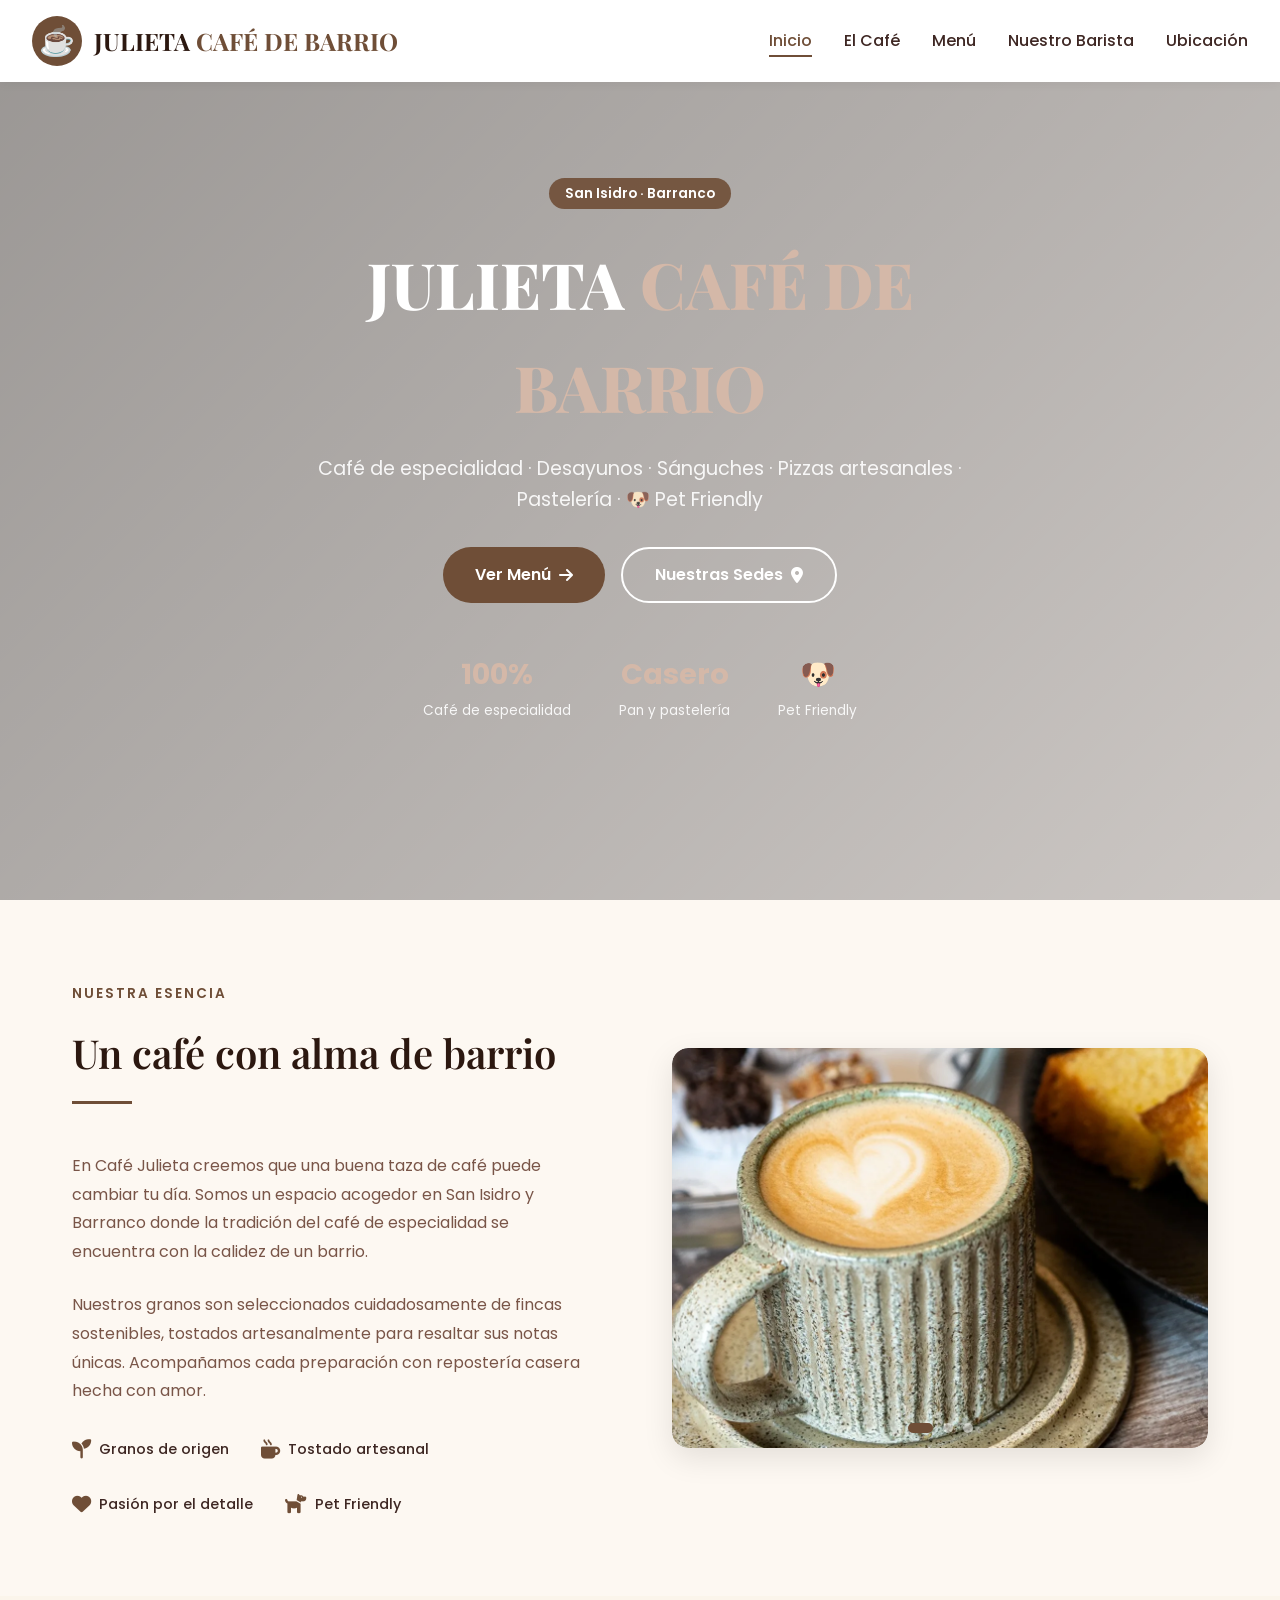
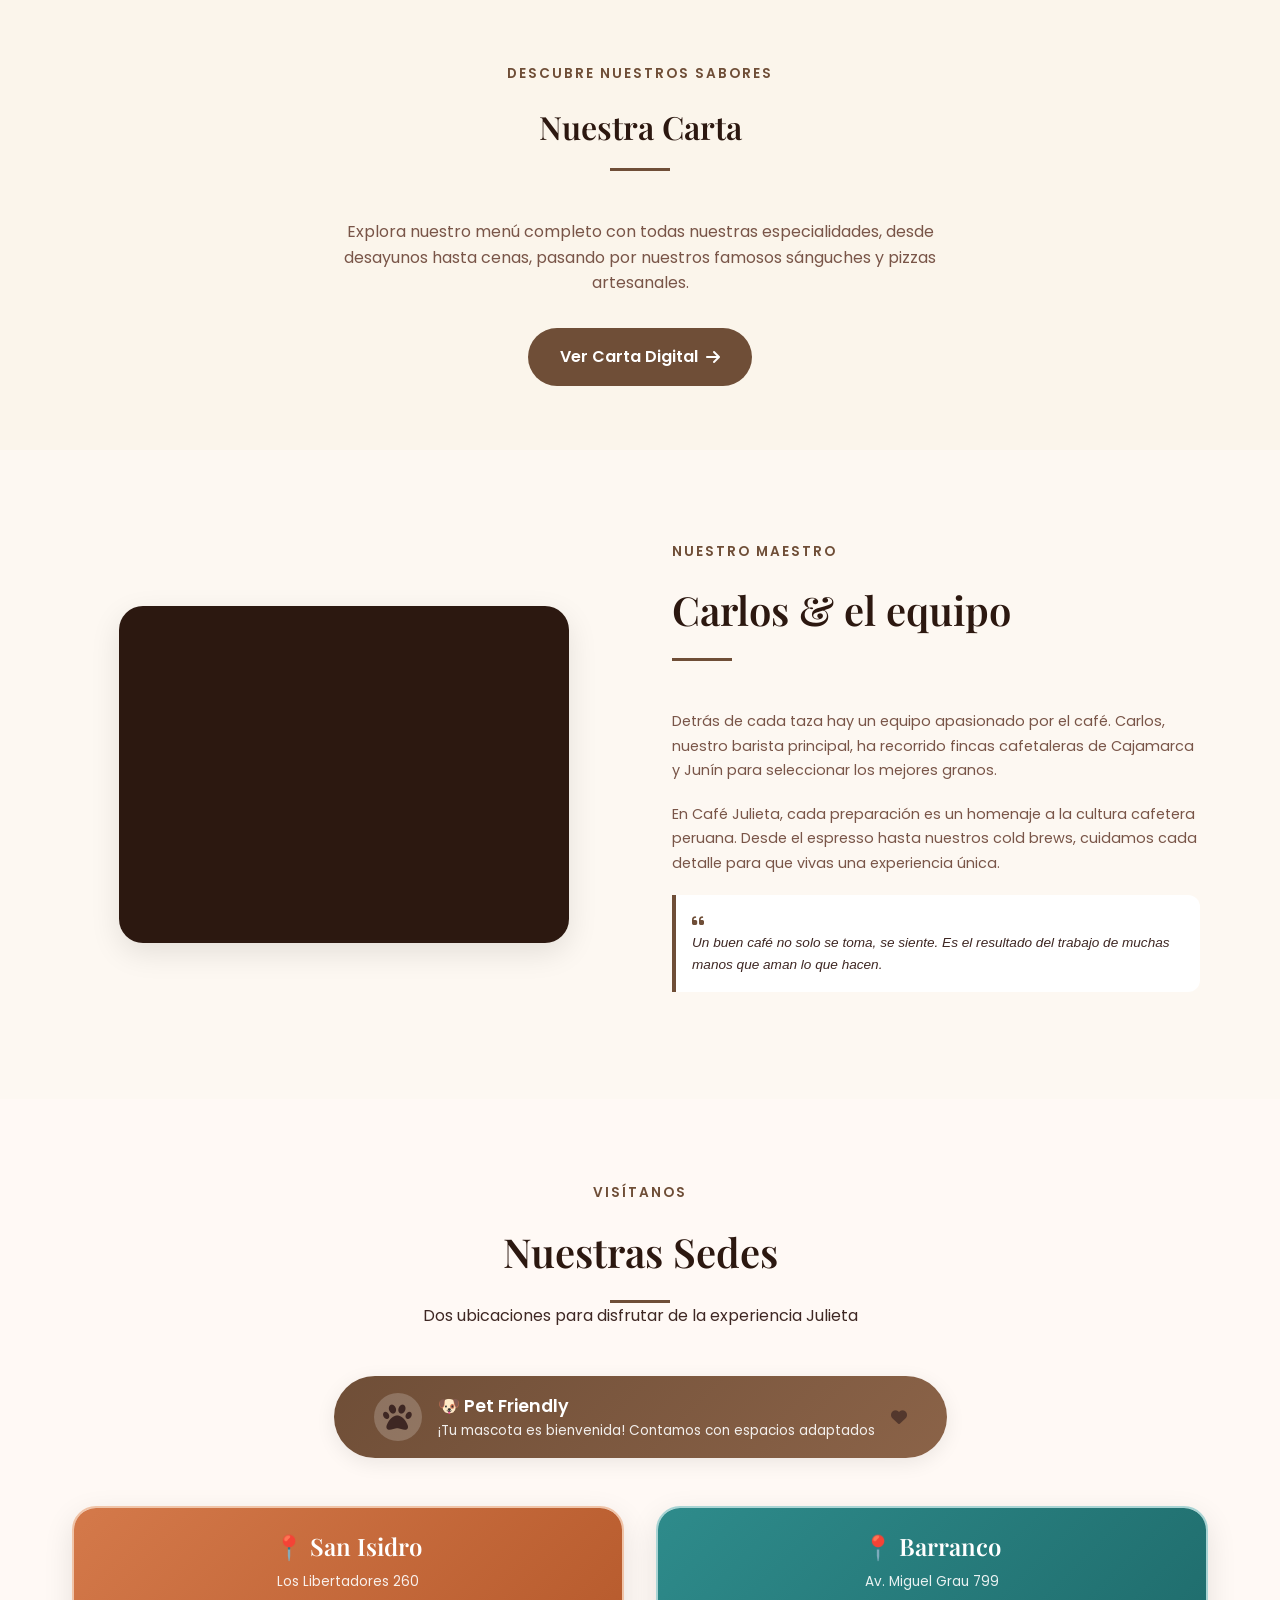
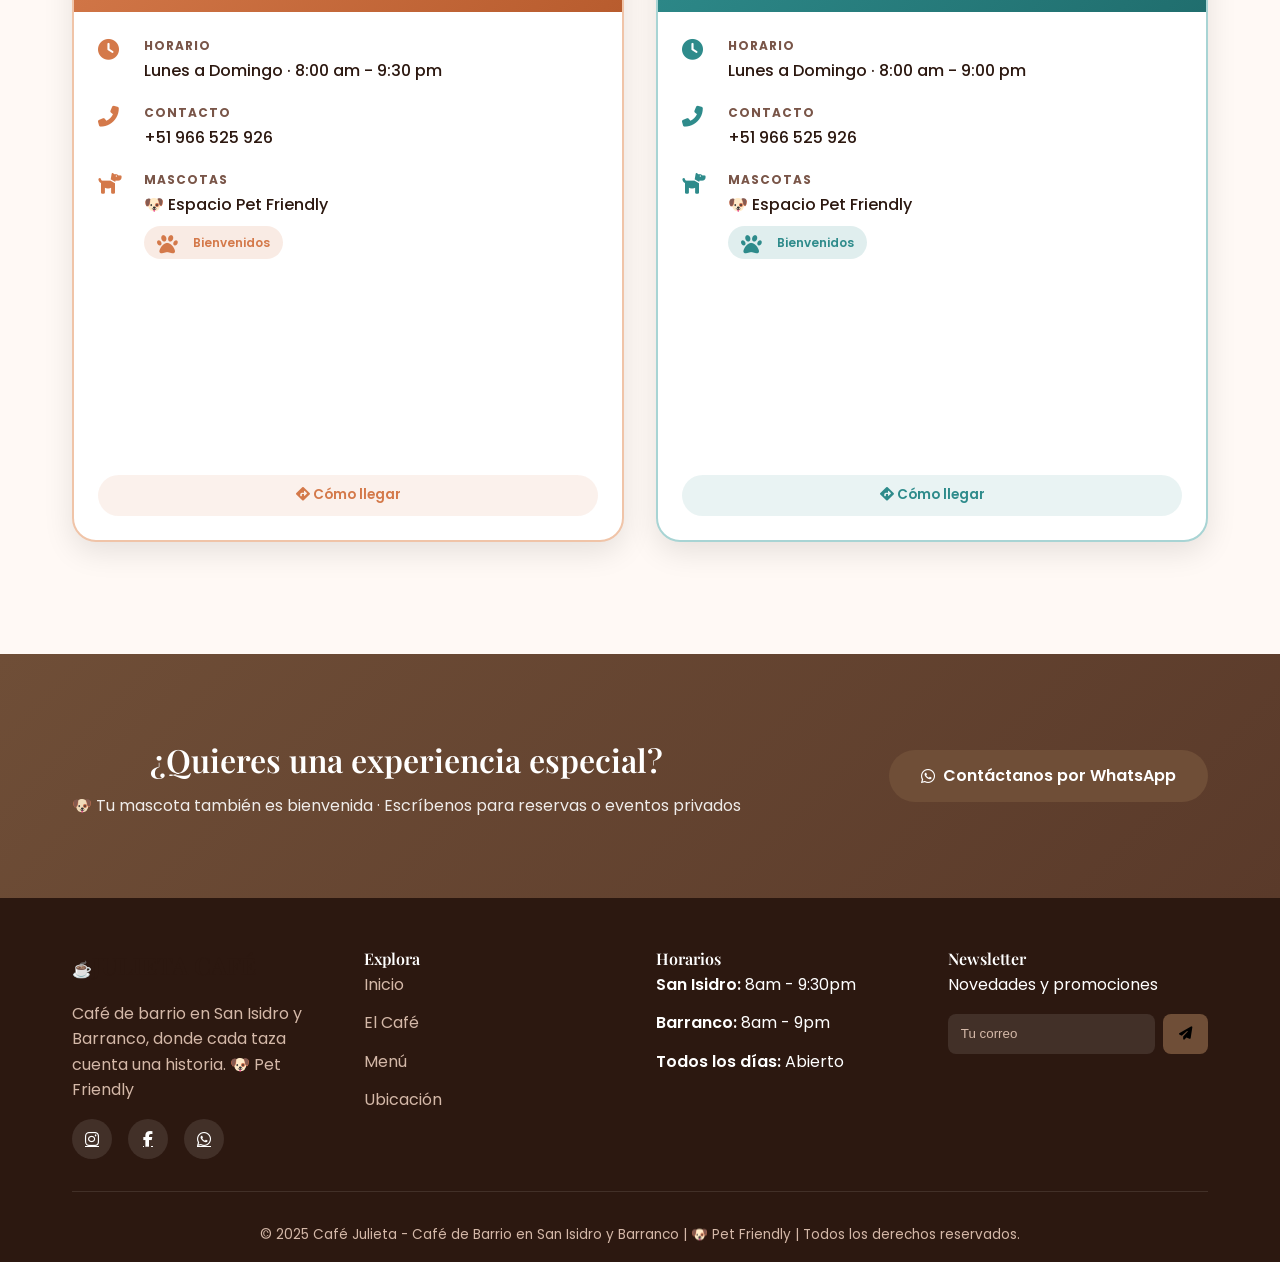
==== commit 115e8c58: "Se agregan nuevos archivos" ====
--- a/index.html
+++ b/index.html
@@ -1,1051 +1,1243 @@
- <!DOCTYPE html>
-    <html lang="es">
-    <head>
-        <meta charset="UTF-8">
-        <meta name="viewport" content="width=device-width, initial-scale=1.0, user-scalable=yes">
-        <meta name="description" content="Café Julieta - Café de barrio en San Isidro y Barranco. Café de especialidad, desayunos, sánguches artesanales, pizzas, pastelería y más. Pet Friendly 🐶">
-        <meta name="keywords" content="cafetería, san isidro, barranco, café de especialidad, brunch, julieta, pet friendly, sándwiches, pizzas, desayunos">
-        <meta name="author" content="Café Julieta">
-        <title>Café Julieta | Café de Barrio en San Isidro y Barranco | Pet Friendly 🐶</title>
-        
-        <link rel="stylesheet" href="https://cdnjs.cloudflare.com/ajax/libs/font-awesome/6.5.1/css/all.min.css">
-        <link href="https://fonts.googleapis.com/css2?family=Playfair+Display:wght@400;500;600;700;800&family=Poppins:wght@300;400;500;600;700&display=swap" rel="stylesheet">
-        
-        <style>
-            * {
-                margin: 0;
-                padding: 0;
-                box-sizing: border-box;
+<!DOCTYPE html>
+<html lang="es">
+<head>
+    <meta charset="UTF-8">
+    <meta name="viewport" content="width=device-width, initial-scale=1.0, user-scalable=yes">
+    <meta name="description" content="Café Julieta - Café de barrio en San Isidro y Barranco. Café de especialidad, desayunos, sánguches artesanales, pizzas, pastelería y más. Pet Friendly 🐶">
+    <meta name="keywords" content="cafetería, san isidro, barranco, café de especialidad, brunch, julieta, pet friendly, sándwiches, pizzas, desayunos">
+    <meta name="author" content="Café Julieta">
+    <title>Café Julieta | Café de Barrio en San Isidro y Barranco | Pet Friendly 🐶</title>
+    
+    <link rel="stylesheet" href="https://cdnjs.cloudflare.com/ajax/libs/font-awesome/6.5.1/css/all.min.css">
+    <link href="https://fonts.googleapis.com/css2?family=Playfair+Display:wght@400;500;600;700;800&family=Poppins:wght@300;400;500;600;700&display=swap" rel="stylesheet">
+    
+    <style>
+        * {
+            margin: 0;
+            padding: 0;
+            box-sizing: border-box;
+        }
+
+        :root {
+            --primary-color: #6F4E37;
+            --primary-dark: #5A3A2A;
+            --primary-light: #D4B8A8;
+            --secondary-color: #2C1810;
+            --text-color: #3E2723;
+            --text-light: #795548;
+            --bg-light: #FFF9F5;
+            --bg-cream: #FDF8F2;
+            --bg-warm: #FBF5EB;
+            --bg-dark: #2C1810;
+            --white: #FFFFFF;
+            --shadow-sm: 0 2px 10px rgba(0,0,0,0.05);
+            --shadow-md: 0 5px 20px rgba(0,0,0,0.08);
+            --shadow-lg: 0 10px 30px rgba(0,0,0,0.1);
+            --transition: all 0.3s ease;
+            
+            /* Colores específicos para cada sede */
+            --si-primary: #D4794A;
+            --si-primary-dark: #B85C2E;
+            --si-primary-light: #F0C4A8;
+            --si-bg: #FFF8F2;
+            --si-card-bg: #FFFFFF;
+            
+            --ba-primary: #2E8B8B;
+            --ba-primary-dark: #206E6E;
+            --ba-primary-light: #A8D4D4;
+            --ba-bg: #F2F8F6;
+            --ba-card-bg: #FFFFFF;
+        }
+
+        body {
+            font-family: 'Poppins', sans-serif;
+            color: var(--text-color);
+            background-color: var(--bg-light);
+            line-height: 1.6;
+            overflow-x: hidden;
+        }
+
+        h1, h2, h3, h4, h5, h6 {
+            font-family: 'Playfair Display', serif;
+            font-weight: 600;
+        }
+
+        .container {
+            max-width: 1200px;
+            margin: 0 auto;
+            padding: 0 2rem;
+        }
+
+        .preloader {
+            position: fixed;
+            top: 0;
+            left: 0;
+            width: 100%;
+            height: 100%;
+            background: var(--bg-light);
+            display: flex;
+            justify-content: center;
+            align-items: center;
+            z-index: 9999;
+            transition: opacity 0.5s;
+        }
+        .preloader.hide { opacity: 0; pointer-events: none; }
+        .loader {
+            width: 60px;
+            height: 60px;
+            border: 3px solid var(--primary-light);
+            border-top-color: var(--primary-color);
+            border-radius: 50%;
+            animation: spin 1s linear infinite;
+        }
+        @keyframes spin { to { transform: rotate(360deg); } }
+
+        .header {
+            position: fixed;
+            top: 0;
+            left: 0;
+            width: 100%;
+            background: var(--white);
+            box-shadow: var(--shadow-sm);
+            z-index: 1000;
+            transition: var(--transition);
+        }
+        .header.scrolled {
+            background: rgba(255, 255, 255, 0.95);
+            backdrop-filter: blur(10px);
+            box-shadow: var(--shadow-md);
+        }
+        .header-container {
+            display: flex;
+            justify-content: space-between;
+            align-items: center;
+            padding: 1rem 2rem;
+            max-width: 1400px;
+            margin: 0 auto;
+        }
+        .logo a {
+            text-decoration: none;
+            display: flex;
+            align-items: center;
+            gap: 0.75rem;
+        }
+        .logo-img {
+            width: 50px;
+            height: 50px;
+            background: var(--primary-color);
+            border-radius: 50%;
+            display: flex;
+            align-items: center;
+            justify-content: center;
+            font-size: 1.8rem;
+            color: var(--white);
+        }
+        .logo-text {
+            font-family: 'Playfair Display', serif;
+            font-size: 1.5rem;
+            font-weight: 700;
+            color: var(--secondary-color);
+        }
+        .logo-accent { color: var(--primary-color); }
+
+        .nav-menu {
+            display: flex;
+            gap: 2rem;
+            list-style: none;
+        }
+        .nav-link {
+            text-decoration: none;
+            color: var(--text-color);
+            font-weight: 500;
+            transition: var(--transition);
+            position: relative;
+        }
+        .nav-link::after {
+            content: '';
+            position: absolute;
+            bottom: -5px;
+            left: 0;
+            width: 0;
+            height: 2px;
+            background: var(--primary-color);
+            transition: var(--transition);
+        }
+        .nav-link:hover::after,
+        .nav-link.active::after { width: 100%; }
+        .nav-link:hover,
+        .nav-link.active { color: var(--primary-color); }
+
+        .hamburger { display: none; cursor: pointer; }
+        .bar {
+            display: block;
+            width: 25px;
+            height: 3px;
+            margin: 5px auto;
+            background: var(--text-color);
+            transition: var(--transition);
+        }
+
+        .hero {
+            position: relative;
+            height: 100vh;
+            min-height: 700px;
+            display: flex;
+            align-items: center;
+            justify-content: center;
+            text-align: center;
+            overflow: hidden;
+        }
+        .hero-overlay {
+            position: absolute;
+            top: 0;
+            left: 0;
+            width: 100%;
+            height: 100%;
+            background: linear-gradient(135deg, rgba(0,0,0,0.4) 0%, rgba(0,0,0,0.2) 100%);
+        }
+        .hero::before {
+            content: '';
+            position: absolute;
+            top: 0;
+            left: 0;
+            width: 100%;
+            height: 100%;
+            background-image: url('https://images.pexels.com/photos/312418/pexels-photo-312418.jpeg?auto=compress&cs=tinysrgb&w=1600');
+            background-size: cover;
+            background-position: center;
+            background-attachment: fixed;
+            z-index: -1;
+        }
+        .hero-content {
+            position: relative;
+            z-index: 1;
+            color: var(--white);
+            max-width: 800px;
+            padding: 2rem;
+        }
+        .hero-badge {
+            display: inline-block;
+            background: rgba(111, 78, 55, 0.9);
+            padding: 0.3rem 1rem;
+            border-radius: 50px;
+            font-size: 0.85rem;
+            font-weight: 600;
+            margin-bottom: 1.5rem;
+        }
+        .hero-title {
+            font-size: 4rem;
+            font-weight: 800;
+            margin-bottom: 1rem;
+        }
+        .hero-title .highlight { color: #D4B8A8; }
+        .hero-subtitle {
+            font-size: 1.2rem;
+            margin-bottom: 2rem;
+            opacity: 0.9;
+        }
+        .hero-buttons {
+            display: flex;
+            gap: 1rem;
+            justify-content: center;
+            margin-bottom: 3rem;
+        }
+        .btn {
+            display: inline-flex;
+            align-items: center;
+            gap: 0.5rem;
+            padding: 0.8rem 2rem;
+            border-radius: 50px;
+            text-decoration: none;
+            font-weight: 600;
+            transition: var(--transition);
+            cursor: pointer;
+            border: none;
+        }
+        .btn-primary {
+            background: var(--primary-color);
+            color: var(--white);
+        }
+        .btn-primary:hover {
+            background: var(--primary-dark);
+            transform: translateY(-2px);
+            box-shadow: var(--shadow-lg);
+        }
+        .btn-secondary {
+            background: transparent;
+            color: var(--white);
+            border: 2px solid var(--white);
+        }
+        .btn-secondary:hover {
+            background: var(--white);
+            color: var(--secondary-color);
+            transform: translateY(-2px);
+        }
+        .hero-stats {
+            display: flex;
+            justify-content: center;
+            gap: 3rem;
+        }
+        .stat { text-align: center; }
+        .stat-number {
+            display: block;
+            font-size: 1.8rem;
+            font-weight: 700;
+            color: #D4B8A8;
+        }
+        .stat-label { font-size: 0.85rem; opacity: 0.9; }
+
+        section { padding: 5rem 0; }
+        .section-header { margin-bottom: 3rem; }
+        .section-header.text-center { text-align: center; }
+        .section-tag {
+            display: inline-block;
+            color: var(--primary-color);
+            font-weight: 600;
+            text-transform: uppercase;
+            letter-spacing: 2px;
+            font-size: 0.85rem;
+            margin-bottom: 1rem;
+        }
+        .section-title {
+            font-size: 2.5rem;
+            color: var(--secondary-color);
+            margin-bottom: 1rem;
+        }
+        .section-divider {
+            width: 60px;
+            height: 3px;
+            background: var(--primary-color);
+            margin-top: 1rem;
+        }
+        .section-divider.center { margin: 1rem auto 0; }
+
+        /* ========== SECCIÓN ESENCIA CON CARRUSEL AUTOMÁTICO ========== */
+        .esencia { background: var(--bg-cream); }
+        .esencia-grid {
+            display: grid;
+            grid-template-columns: 1fr 1fr;
+            gap: 4rem;
+            align-items: center;
+        }
+        
+        .esencia-content {
+            padding-right: 1rem;
+        }
+        
+        .esencia-text { margin-bottom: 1.5rem; line-height: 1.8; color: var(--text-light); }
+        
+        .esencia-features {
+            display: flex;
+            gap: 2rem;
+            margin-top: 2rem;
+            flex-wrap: wrap;
+        }
+        
+        .feature {
+            display: flex;
+            align-items: center;
+            gap: 0.5rem;
+            font-size: 0.9rem;
+            font-weight: 500;
+        }
+        
+        .feature i { color: var(--primary-color); font-size: 1.2rem; }
+        
+        /* Carrusel de imágenes */
+        .esencia-carrusel {
+            position: relative;
+            border-radius: 1rem;
+            overflow: hidden;
+            box-shadow: var(--shadow-lg);
+            background: var(--white);
+        }
+        
+        .carrusel-imagenes {
+            position: relative;
+            width: 100%;
+            min-height: 400px;
+        }
+        
+        .carrusel-slide {
+            position: absolute;
+            top: 0;
+            left: 0;
+            width: 100%;
+            height: 100%;
+            opacity: 0;
+            transition: opacity 0.8s ease-in-out;
+        }
+        
+        .carrusel-slide.active {
+            opacity: 1;
+            position: relative;
+        }
+        
+        .carrusel-slide img {
+            width: 100%;
+            height: 400px;
+            object-fit: cover;
+            display: block;
+            border-radius: 1rem;
+        }
+        
+        /* Indicadores del carrusel */
+        .carrusel-indicadores {
+            position: absolute;
+            bottom: 15px;
+            left: 0;
+            right: 0;
+            display: flex;
+            justify-content: center;
+            gap: 10px;
+            z-index: 10;
+        }
+        
+        .indicador {
+            width: 10px;
+            height: 10px;
+            border-radius: 50%;
+            background: rgba(255, 255, 255, 0.5);
+            cursor: pointer;
+            transition: var(--transition);
+        }
+        
+        .indicador.active {
+            background: var(--primary-color);
+            width: 25px;
+            border-radius: 10px;
+        }
+        
+        .indicador:hover {
+            background: var(--primary-color);
+            transform: scale(1.2);
+        }
+
+        /* ========== SECCIÓN DE CARTA (REDIRECCIÓN) ========== */
+        .carta-preview {
+            background: var(--bg-warm);
+            text-align: center;
+            padding: 4rem 2rem;
+        }
+        .carta-preview h2 {
+            font-size: 2rem;
+            color: var(--secondary-color);
+            margin-bottom: 1rem;
+        }
+        .carta-preview p {
+            color: var(--text-light);
+            margin-bottom: 2rem;
+            max-width: 600px;
+            margin-left: auto;
+            margin-right: auto;
+        }
+        .carta-preview .btn {
+            background: var(--primary-color);
+            color: var(--white);
+            display: inline-flex;
+            align-items: center;
+            gap: 0.5rem;
+            padding: 1rem 2rem;
+            border-radius: 50px;
+            text-decoration: none;
+            font-weight: 600;
+            transition: var(--transition);
+        }
+        .carta-preview .btn:hover {
+            background: var(--primary-dark);
+            transform: translateY(-2px);
+            box-shadow: var(--shadow-lg);
+        }
+
+        /* ========== SECCIÓN CHEF CON VIDEO ========== */
+        .chef { background: var(--bg-cream); }
+        .chef-wrapper {
+            display: grid;
+            grid-template-columns: 1fr 1fr;
+            gap: 3rem;
+            align-items: center;
+        }
+        
+        .chef-video {
+            position: relative;
+            border-radius: 1.5rem;
+            overflow: hidden;
+            box-shadow: var(--shadow-lg);
+            max-width: 450px;
+            margin: 0 auto;
+            width: 100%;
+            background-color: var(--bg-dark);
+        }
+
+        .chef-video-element {
+            width: 100%;
+            height: auto;
+            aspect-ratio: 4 / 3;
+            object-fit: cover;
+            display: block;
+        }
+
+        .chef-info {
+            padding: 0.5rem;
+        }
+
+        .chef-bio { margin-bottom: 1.2rem; line-height: 1.7; color: var(--text-light); font-size: 0.9rem; }
+        
+        .chef-quote {
+            background: var(--white);
+            padding: 1rem;
+            border-left: 4px solid var(--primary-color);
+            margin: 1.2rem 0;
+            font-style: italic;
+            font-size: 0.85rem;
+            color: var(--text-color);
+            border-radius: 0 12px 12px 0;
+        }
+        
+        .chef-quote i { color: var(--primary-color); margin-right: 0.8rem; }
+
+        /* ========== UBICACIÓN CON DIFERENCIACIÓN ========== */
+        .ubicacion { background: var(--bg-light); }
+        
+        .pet-friendly-wrapper {
+            display: flex;
+            justify-content: center;
+            margin-bottom: 3rem;
+        }
+        .pet-friendly-banner {
+            background: linear-gradient(135deg, #6F4E37 0%, #8B6348 100%);
+            border-radius: 60px;
+            padding: 1rem 2.5rem;
+            display: inline-flex;
+            align-items: center;
+            gap: 1rem;
+            box-shadow: var(--shadow-md);
+            transition: var(--transition);
+        }
+        .pet-friendly-banner:hover {
+            transform: translateY(-3px);
+            box-shadow: var(--shadow-lg);
+        }
+        .pet-icon {
+            background: rgba(255,255,255,0.2);
+            border-radius: 50%;
+            width: 48px;
+            height: 48px;
+            display: flex;
+            align-items: center;
+            justify-content: center;
+            font-size: 1.8rem;
+        }
+        .pet-text {
+            text-align: left;
+        }
+        .pet-text h4 {
+            color: var(--white);
+            font-size: 1.1rem;
+            font-weight: 600;
+            margin: 0;
+            font-family: 'Poppins', sans-serif;
+        }
+        .pet-text p {
+            color: rgba(255,255,255,0.9);
+            font-size: 0.85rem;
+            margin: 0;
+        }
+        
+        .sedes-grid {
+            display: grid;
+            grid-template-columns: repeat(2, 1fr);
+            gap: 2rem;
+            margin-bottom: 2rem;
+        }
+        
+        /* Tarjeta San Isidro */
+        .sede-card.san-isidro-card {
+            border: 2px solid var(--si-primary-light);
+        }
+        .sede-card.san-isidro-card .sede-header {
+            background: linear-gradient(135deg, var(--si-primary), var(--si-primary-dark));
+        }
+        .sede-card.san-isidro-card .sede-info i {
+            color: var(--si-primary);
+        }
+        .sede-card.san-isidro-card .pet-badge {
+            background: rgba(212, 121, 74, 0.15);
+            color: var(--si-primary);
+        }
+        .sede-card.san-isidro-card .btn-maps {
+            background: rgba(212, 121, 74, 0.1);
+            color: var(--si-primary);
+        }
+        .sede-card.san-isidro-card .btn-maps:hover {
+            background: var(--si-primary);
+            color: white;
+        }
+        
+        /* Tarjeta Barranco */
+        .sede-card.barranco-card {
+            border: 2px solid var(--ba-primary-light);
+        }
+        .sede-card.barranco-card .sede-header {
+            background: linear-gradient(135deg, var(--ba-primary), var(--ba-primary-dark));
+        }
+        .sede-card.barranco-card .sede-info i {
+            color: var(--ba-primary);
+        }
+        .sede-card.barranco-card .pet-badge {
+            background: rgba(46, 139, 139, 0.15);
+            color: var(--ba-primary);
+        }
+        .sede-card.barranco-card .btn-maps {
+            background: rgba(46, 139, 139, 0.1);
+            color: var(--ba-primary);
+        }
+        .sede-card.barranco-card .btn-maps:hover {
+            background: var(--ba-primary);
+            color: white;
+        }
+        
+        .sede-card {
+            background: var(--white);
+            border-radius: 1.5rem;
+            overflow: hidden;
+            box-shadow: var(--shadow-lg);
+            transition: var(--transition);
+        }
+        .sede-card:hover {
+            transform: translateY(-5px);
+        }
+        .sede-header {
+            color: var(--white);
+            padding: 1.2rem;
+            text-align: center;
+        }
+        .sede-header h3 {
+            font-size: 1.5rem;
+            margin-bottom: 0.3rem;
+        }
+        .sede-header p {
+            font-size: 0.85rem;
+            opacity: 0.9;
+        }
+        .sede-body {
+            padding: 1.5rem;
+        }
+        .sede-info {
+            display: flex;
+            align-items: flex-start;
+            gap: 1rem;
+            margin-bottom: 1.2rem;
+        }
+        .sede-info i {
+            font-size: 1.3rem;
+            min-width: 30px;
+            margin-top: 0.2rem;
+        }
+        .sede-info .info-content {
+            flex: 1;
+        }
+        .sede-info .info-content strong {
+            display: block;
+            font-size: 0.75rem;
+            color: var(--text-light);
+            text-transform: uppercase;
+            letter-spacing: 1px;
+            margin-bottom: 0.2rem;
+        }
+        .sede-info .info-content p {
+            font-weight: 500;
+            color: var(--secondary-color);
+        }
+        .pet-badge {
+            display: inline-flex;
+            align-items: center;
+            gap: 0.4rem;
+            padding: 0.3rem 0.8rem;
+            border-radius: 50px;
+            font-size: 0.75rem;
+            font-weight: 600;
+            margin-top: 0.5rem;
+        }
+        .sede-map {
+            margin-top: 1rem;
+            border-radius: 1rem;
+            overflow: hidden;
+            height: 180px;
+        }
+        .sede-map iframe {
+            width: 100%;
+            height: 100%;
+            border: 0;
+        }
+        .btn-maps {
+            display: block;
+            text-align: center;
+            padding: 0.6rem;
+            border-radius: 50px;
+            text-decoration: none;
+            font-weight: 600;
+            font-size: 0.85rem;
+            margin-top: 1rem;
+            transition: var(--transition);
+        }
+
+        .reservas {
+            background: linear-gradient(135deg, var(--primary-color), var(--primary-dark));
+            color: var(--white);
+            text-align: center;
+        }
+        .reservas-content {
+            display: flex;
+            justify-content: space-between;
+            align-items: center;
+            gap: 2rem;
+            flex-wrap: wrap;
+        }
+        .reservas-text h2 { font-size: 2rem; margin-bottom: 0.5rem; }
+        .reservas-text p { opacity: 0.9; }
+
+        .footer {
+            background: var(--bg-dark);
+            color: var(--white);
+            padding: 3rem 0 1rem;
+        }
+        .footer-grid {
+            display: grid;
+            grid-template-columns: repeat(auto-fit, minmax(250px, 1fr));
+            gap: 2rem;
+            margin-bottom: 2rem;
+        }
+        .footer-about p { margin: 1rem 0; color: #D4B8A8; }
+        .social-links {
+            display: flex;
+            gap: 1rem;
+        }
+        .social-links a {
+            color: var(--white);
+            background: rgba(255,255,255,0.1);
+            width: 40px;
+            height: 40px;
+            display: flex;
+            align-items: center;
+            justify-content: center;
+            border-radius: 50%;
+            transition: var(--transition);
+        }
+        .social-links a:hover {
+            background: var(--primary-color);
+            transform: translateY(-2px);
+        }
+        .footer-links ul, .footer-hours ul { list-style: none; }
+        .footer-links li, .footer-hours li { margin-bottom: 0.8rem; }
+        .footer-links a {
+            color: #D4B8A8;
+            text-decoration: none;
+            transition: var(--transition);
+        }
+        .footer-links a:hover { color: var(--primary-color); }
+        .footer-hours span { font-weight: 600; color: var(--white); }
+        .newsletter-form {
+            display: flex;
+            gap: 0.5rem;
+            margin-top: 1rem;
+        }
+        .newsletter-form input {
+            flex: 1;
+            padding: 0.8rem;
+            border: none;
+            border-radius: 0.5rem;
+            background: rgba(255,255,255,0.1);
+            color: var(--white);
+        }
+        .newsletter-form input::placeholder { color: #D4B8A8; }
+        .newsletter-form button {
+            background: var(--primary-color);
+            border: none;
+            padding: 0 1rem;
+            border-radius: 0.5rem;
+            cursor: pointer;
+            transition: var(--transition);
+        }
+        .newsletter-form button:hover { background: var(--primary-dark); }
+        .footer-bottom {
+            text-align: center;
+            padding-top: 2rem;
+            border-top: 1px solid rgba(255,255,255,0.1);
+            color: #D4B8A8;
+            font-size: 0.85rem;
+        }
+
+        .back-to-top {
+            position: fixed;
+            bottom: 2rem;
+            right: 2rem;
+            width: 50px;
+            height: 50px;
+            background: var(--primary-color);
+            color: var(--white);
+            border: none;
+            border-radius: 50%;
+            cursor: pointer;
+            opacity: 0;
+            visibility: hidden;
+            transition: var(--transition);
+            z-index: 99;
+        }
+        .back-to-top.show { opacity: 1; visibility: visible; }
+        .back-to-top:hover {
+            background: var(--primary-dark);
+            transform: translateY(-3px);
+        }
+
+        @keyframes fadeIn { from { opacity: 0; } to { opacity: 1; } }
+
+        @media (max-width: 968px) {
+            .hamburger { display: block; }
+            .hamburger.active .bar:nth-child(2) { opacity: 0; }
+            .hamburger.active .bar:nth-child(1) { transform: translateY(8px) rotate(45deg); }
+            .hamburger.active .bar:nth-child(3) { transform: translateY(-8px) rotate(-45deg); }
+            .nav-menu {
+                position: fixed;
+                left: -100%;
+                top: 70px;
+                flex-direction: column;
+                background: var(--white);
+                width: 100%;
+                text-align: center;
+                transition: 0.3s;
+                box-shadow: var(--shadow-md);
+                padding: 2rem 0;
             }
-
-            :root {
-                --primary-color: #6F4E37;
-                --primary-dark: #5A3A2A;
-                --primary-light: #D4B8A8;
-                --secondary-color: #2C1810;
-                --text-color: #3E2723;
-                --text-light: #795548;
-                --bg-light: #FFF9F5;
-                --bg-cream: #FDF8F2;
-                --bg-warm: #FBF5EB;
-                --bg-dark: #2C1810;
-                --white: #FFFFFF;
-                --shadow-sm: 0 2px 10px rgba(0,0,0,0.05);
-                --shadow-md: 0 5px 20px rgba(0,0,0,0.08);
-                --shadow-lg: 0 10px 30px rgba(0,0,0,0.1);
-                --transition: all 0.3s ease;
-                
-                /* Colores específicos para cada sede */
-                --si-primary: #D4794A;
-                --si-primary-dark: #B85C2E;
-                --si-primary-light: #F0C4A8;
-                --si-bg: #FFF8F2;
-                --si-card-bg: #FFFFFF;
-                
-                --ba-primary: #2E8B8B;
-                --ba-primary-dark: #206E6E;
-                --ba-primary-light: #A8D4D4;
-                --ba-bg: #F2F8F6;
-                --ba-card-bg: #FFFFFF;
+            .nav-menu.active { left: 0; }
+            .hero-title { font-size: 2.5rem; }
+            .esencia-grid, .chef-wrapper {
+                grid-template-columns: 1fr;
+                gap: 2rem;
             }
-
-            body {
-                font-family: 'Poppins', sans-serif;
-                color: var(--text-color);
-                background-color: var(--bg-light);
-                line-height: 1.6;
-                overflow-x: hidden;
+            .esencia-content {
+                order: 2;
             }
-
-            h1, h2, h3, h4, h5, h6 {
-                font-family: 'Playfair Display', serif;
-                font-weight: 600;
+            .esencia-carrusel {
+                order: 1;
             }
-
-            .container {
-                max-width: 1200px;
-                margin: 0 auto;
-                padding: 0 2rem;
+            .chef-video {
+                max-width: 100%;
             }
-
-            .preloader {
-                position: fixed;
-                top: 0;
-                left: 0;
-                width: 100%;
-                height: 100%;
-                background: var(--bg-light);
-                display: flex;
-                justify-content: center;
-                align-items: center;
-                z-index: 9999;
-                transition: opacity 0.5s;
+            .sedes-grid {
+                grid-template-columns: 1fr;
             }
-            .preloader.hide { opacity: 0; pointer-events: none; }
-            .loader {
-                width: 60px;
-                height: 60px;
-                border: 3px solid var(--primary-light);
-                border-top-color: var(--primary-color);
-                border-radius: 50%;
-                animation: spin 1s linear infinite;
-            }
-            @keyframes spin { to { transform: rotate(360deg); } }
-
-            .header {
-                position: fixed;
-                top: 0;
-                left: 0;
-                width: 100%;
-                background: var(--white);
-                box-shadow: var(--shadow-sm);
-                z-index: 1000;
-                transition: var(--transition);
-            }
-            .header.scrolled {
-                background: rgba(255, 255, 255, 0.95);
-                backdrop-filter: blur(10px);
-                box-shadow: var(--shadow-md);
-            }
-            .header-container {
-                display: flex;
-                justify-content: space-between;
-                align-items: center;
-                padding: 1rem 2rem;
-                max-width: 1400px;
-                margin: 0 auto;
-            }
-            .logo a {
-                text-decoration: none;
-                display: flex;
-                align-items: center;
-                gap: 0.75rem;
-            }
-            .logo-img {
-                width: 50px;
-                height: 50px;
-                background: var(--primary-color);
-                border-radius: 50%;
-                display: flex;
-                align-items: center;
-                justify-content: center;
-                font-size: 1.8rem;
-                color: var(--white);
-            }
-            .logo-text {
-                font-family: 'Playfair Display', serif;
-                font-size: 1.5rem;
-                font-weight: 700;
-                color: var(--secondary-color);
-            }
-            .logo-accent { color: var(--primary-color); }
-
-            .nav-menu {
-                display: flex;
-                gap: 2rem;
-                list-style: none;
-            }
-            .nav-link {
-                text-decoration: none;
-                color: var(--text-color);
-                font-weight: 500;
-                transition: var(--transition);
-                position: relative;
-            }
-            .nav-link::after {
-                content: '';
-                position: absolute;
-                bottom: -5px;
-                left: 0;
-                width: 0;
-                height: 2px;
-                background: var(--primary-color);
-                transition: var(--transition);
-            }
-            .nav-link:hover::after,
-            .nav-link.active::after { width: 100%; }
-            .nav-link:hover,
-            .nav-link.active { color: var(--primary-color); }
-
-            .hamburger { display: none; cursor: pointer; }
-            .bar {
-                display: block;
-                width: 25px;
-                height: 3px;
-                margin: 5px auto;
-                background: var(--text-color);
-                transition: var(--transition);
-            }
-
-            .hero {
-                position: relative;
-                height: 100vh;
-                min-height: 700px;
-                display: flex;
-                align-items: center;
+            .hero-buttons { flex-direction: column; align-items: center; }
+            .reservas-content { flex-direction: column; text-align: center; }
+            .pet-friendly-banner {
+                padding: 0.8rem 1.5rem;
+                flex-wrap: wrap;
                 justify-content: center;
                 text-align: center;
-                overflow: hidden;
             }
-            .hero-overlay {
-                position: absolute;
-                top: 0;
-                left: 0;
-                width: 100%;
-                height: 100%;
-                background: linear-gradient(135deg, rgba(0,0,0,0.4) 0%, rgba(0,0,0,0.2) 100%);
-            }
-            .hero::before {
-                content: '';
-                position: absolute;
-                top: 0;
-                left: 0;
-                width: 100%;
-                height: 100%;
-                background-image: url('https://images.pexels.com/photos/312418/pexels-photo-312418.jpeg?auto=compress&cs=tinysrgb&w=1600');
-                background-size: cover;
-                background-position: center;
-                background-attachment: fixed;
-                z-index: -1;
-            }
-            .hero-content {
-                position: relative;
-                z-index: 1;
-                color: var(--white);
-                max-width: 800px;
-                padding: 2rem;
-            }
-            .hero-badge {
-                display: inline-block;
-                background: rgba(111, 78, 55, 0.9);
-                padding: 0.3rem 1rem;
-                border-radius: 50px;
-                font-size: 0.85rem;
-                font-weight: 600;
-                margin-bottom: 1.5rem;
-            }
-            .hero-title {
-                font-size: 4rem;
-                font-weight: 800;
-                margin-bottom: 1rem;
-            }
-            .hero-title .highlight { color: #D4B8A8; }
-            .hero-subtitle {
-                font-size: 1.2rem;
-                margin-bottom: 2rem;
-                opacity: 0.9;
-            }
-            .hero-buttons {
-                display: flex;
-                gap: 1rem;
-                justify-content: center;
-                margin-bottom: 3rem;
-            }
-            .btn {
-                display: inline-flex;
-                align-items: center;
-                gap: 0.5rem;
-                padding: 0.8rem 2rem;
-                border-radius: 50px;
-                text-decoration: none;
-                font-weight: 600;
-                transition: var(--transition);
-                cursor: pointer;
-                border: none;
-            }
-            .btn-primary {
-                background: var(--primary-color);
-                color: var(--white);
-            }
-            .btn-primary:hover {
-                background: var(--primary-dark);
-                transform: translateY(-2px);
-                box-shadow: var(--shadow-lg);
-            }
-            .btn-secondary {
-                background: transparent;
-                color: var(--white);
-                border: 2px solid var(--white);
-            }
-            .btn-secondary:hover {
-                background: var(--white);
-                color: var(--secondary-color);
-                transform: translateY(-2px);
-            }
-            .hero-stats {
-                display: flex;
-                justify-content: center;
-                gap: 3rem;
-            }
-            .stat { text-align: center; }
-            .stat-number {
-                display: block;
-                font-size: 1.8rem;
-                font-weight: 700;
-                color: #D4B8A8;
-            }
-            .stat-label { font-size: 0.85rem; opacity: 0.9; }
-
-            section { padding: 5rem 0; }
-            .section-header { margin-bottom: 3rem; }
-            .section-header.text-center { text-align: center; }
-            .section-tag {
-                display: inline-block;
-                color: var(--primary-color);
-                font-weight: 600;
-                text-transform: uppercase;
-                letter-spacing: 2px;
-                font-size: 0.85rem;
-                margin-bottom: 1rem;
-            }
-            .section-title {
-                font-size: 2.5rem;
-                color: var(--secondary-color);
-                margin-bottom: 1rem;
-            }
-            .section-divider {
-                width: 60px;
-                height: 3px;
-                background: var(--primary-color);
-                margin-top: 1rem;
-            }
-            .section-divider.center { margin: 1rem auto 0; }
-
-            .esencia { background: var(--bg-cream); }
-            .esencia-grid {
-                display: grid;
-                grid-template-columns: 1fr 1fr;
-                gap: 4rem;
-                align-items: center;
-            }
-            .esencia-text { margin-bottom: 1.5rem; line-height: 1.8; }
-            .esencia-features {
-                display: flex;
-                gap: 2rem;
-                margin-top: 2rem;
-                flex-wrap: wrap;
-            }
-            .feature {
-                display: flex;
-                align-items: center;
-                gap: 0.5rem;
-            }
-            .feature i { color: var(--primary-color); font-size: 1.2rem; }
-            .esencia-image {
-                background: url('https://images.pexels.com/photos/3020919/pexels-photo-3020919.jpeg?auto=compress&cs=tinysrgb&w=600') center/cover;
-                border-radius: 1rem;
-                min-height: 400px;
-                box-shadow: var(--shadow-lg);
-            }
-
-            /* ========== SECCIÓN DE CARTA (VACÍA POR AHORA) ========== */
-            .carta-preview {
-                background: var(--bg-warm);
-                text-align: center;
-                padding: 4rem 2rem;
-            }
-            .carta-preview h2 {
-                font-size: 2rem;
-                color: var(--secondary-color);
-                margin-bottom: 1rem;
-            }
-            .carta-preview p {
-                color: var(--text-light);
-                margin-bottom: 2rem;
-                max-width: 600px;
-                margin-left: auto;
-                margin-right: auto;
-            }
-            .carta-preview .btn {
-                background: var(--primary-color);
-                color: var(--white);
-                display: inline-flex;
-                align-items: center;
-                gap: 0.5rem;
-                padding: 1rem 2rem;
-                border-radius: 50px;
-                text-decoration: none;
-                font-weight: 600;
-                transition: var(--transition);
-            }
-            .carta-preview .btn:hover {
-                background: var(--primary-dark);
-                transform: translateY(-2px);
-                box-shadow: var(--shadow-lg);
-            }
-
-            .chef { background: var(--bg-cream); }
-            .chef-wrapper {
-                display: grid;
-                grid-template-columns: 1fr 1fr;
-                gap: 4rem;
-                align-items: center;
-            }
-            .chef-image {
-                background: url('https://images.pexels.com/photos/3409966/pexels-photo-3409966.jpeg?auto=compress&cs=tinysrgb&w=600') center/cover;
-                border-radius: 1rem;
-                min-height: 500px;
-                box-shadow: var(--shadow-lg);
-                position: relative;
-            }
-            .chef-experience {
-                position: absolute;
-                bottom: -20px;
-                right: -20px;
-                background: var(--primary-color);
-                color: var(--white);
-                padding: 1.5rem;
-                border-radius: 1rem;
+            .pet-text {
                 text-align: center;
             }
-            .chef-bio { margin-bottom: 1.5rem; line-height: 1.8; }
-            .chef-quote {
-                background: var(--bg-warm);
-                padding: 1.5rem;
-                border-left: 3px solid var(--primary-color);
-                margin: 1.5rem 0;
+            .carrusel-slide img {
+                height: 300px;
             }
-            .chef-quote i { color: var(--primary-color); margin-right: 1rem; }
-
-            /* ========== UBICACIÓN CON DIFERENCIACIÓN ========== */
-            .ubicacion { background: var(--bg-light); }
-            
-            .pet-friendly-wrapper {
-                display: flex;
-                justify-content: center;
-                margin-bottom: 3rem;
+        }
+        @media (max-width: 768px) {
+            .container { padding: 0 1rem; }
+            section { padding: 3rem 0; }
+            .section-title { font-size: 2rem; }
+            .carrusel-slide img {
+                height: 250px;
             }
-            .pet-friendly-banner {
-                background: linear-gradient(135deg, #6F4E37 0%, #8B6348 100%);
-                border-radius: 60px;
-                padding: 1rem 2.5rem;
-                display: inline-flex;
-                align-items: center;
-                gap: 1rem;
-                box-shadow: var(--shadow-md);
-                transition: var(--transition);
-            }
-            .pet-friendly-banner:hover {
-                transform: translateY(-3px);
-                box-shadow: var(--shadow-lg);
-            }
-            .pet-icon {
-                background: rgba(255,255,255,0.2);
-                border-radius: 50%;
-                width: 48px;
-                height: 48px;
-                display: flex;
-                align-items: center;
-                justify-content: center;
-                font-size: 1.8rem;
-            }
-            .pet-text {
-                text-align: left;
-            }
-            .pet-text h4 {
-                color: var(--white);
-                font-size: 1.1rem;
-                font-weight: 600;
-                margin: 0;
-                font-family: 'Poppins', sans-serif;
-            }
-            .pet-text p {
-                color: rgba(255,255,255,0.9);
-                font-size: 0.85rem;
-                margin: 0;
-            }
-            
-            .sedes-grid {
-                display: grid;
-                grid-template-columns: repeat(2, 1fr);
-                gap: 2rem;
-                margin-bottom: 2rem;
-            }
-            
-            /* Tarjeta San Isidro */
-            .sede-card.san-isidro-card {
-                border: 2px solid var(--si-primary-light);
-            }
-            .sede-card.san-isidro-card .sede-header {
-                background: linear-gradient(135deg, var(--si-primary), var(--si-primary-dark));
-            }
-            .sede-card.san-isidro-card .sede-info i {
-                color: var(--si-primary);
-            }
-            .sede-card.san-isidro-card .pet-badge {
-                background: rgba(212, 121, 74, 0.15);
-                color: var(--si-primary);
-            }
-            .sede-card.san-isidro-card .btn-maps {
-                background: rgba(212, 121, 74, 0.1);
-                color: var(--si-primary);
-            }
-            .sede-card.san-isidro-card .btn-maps:hover {
-                background: var(--si-primary);
-                color: white;
-            }
-            
-            /* Tarjeta Barranco */
-            .sede-card.barranco-card {
-                border: 2px solid var(--ba-primary-light);
-            }
-            .sede-card.barranco-card .sede-header {
-                background: linear-gradient(135deg, var(--ba-primary), var(--ba-primary-dark));
-            }
-            .sede-card.barranco-card .sede-info i {
-                color: var(--ba-primary);
-            }
-            .sede-card.barranco-card .pet-badge {
-                background: rgba(46, 139, 139, 0.15);
-                color: var(--ba-primary);
-            }
-            .sede-card.barranco-card .btn-maps {
-                background: rgba(46, 139, 139, 0.1);
-                color: var(--ba-primary);
-            }
-            .sede-card.barranco-card .btn-maps:hover {
-                background: var(--ba-primary);
-                color: white;
-            }
-            
-            .sede-card {
-                background: var(--white);
-                border-radius: 1.5rem;
-                overflow: hidden;
-                box-shadow: var(--shadow-lg);
-                transition: var(--transition);
-            }
-            .sede-card:hover {
-                transform: translateY(-5px);
-            }
-            .sede-header {
-                color: var(--white);
-                padding: 1.2rem;
-                text-align: center;
-            }
-            .sede-header h3 {
-                font-size: 1.5rem;
-                margin-bottom: 0.3rem;
-            }
-            .sede-header p {
-                font-size: 0.85rem;
-                opacity: 0.9;
-            }
-            .sede-body {
-                padding: 1.5rem;
-            }
-            .sede-info {
-                display: flex;
-                align-items: flex-start;
-                gap: 1rem;
-                margin-bottom: 1.2rem;
-            }
-            .sede-info i {
-                font-size: 1.3rem;
-                min-width: 30px;
-                margin-top: 0.2rem;
-            }
-            .sede-info .info-content {
-                flex: 1;
-            }
-            .sede-info .info-content strong {
-                display: block;
-                font-size: 0.75rem;
-                color: var(--text-light);
-                text-transform: uppercase;
-                letter-spacing: 1px;
-                margin-bottom: 0.2rem;
-            }
-            .sede-info .info-content p {
-                font-weight: 500;
-                color: var(--secondary-color);
-            }
-            .pet-badge {
-                display: inline-flex;
-                align-items: center;
-                gap: 0.4rem;
-                padding: 0.3rem 0.8rem;
-                border-radius: 50px;
-                font-size: 0.75rem;
-                font-weight: 600;
-                margin-top: 0.5rem;
-            }
-            .sede-map {
-                margin-top: 1rem;
-                border-radius: 1rem;
-                overflow: hidden;
-                height: 180px;
-            }
-            .sede-map iframe {
-                width: 100%;
-                height: 100%;
-                border: 0;
-            }
-            .btn-maps {
-                display: block;
-                text-align: center;
-                padding: 0.6rem;
-                border-radius: 50px;
-                text-decoration: none;
-                font-weight: 600;
-                font-size: 0.85rem;
-                margin-top: 1rem;
-                transition: var(--transition);
-            }
-
-            .reservas {
-                background: linear-gradient(135deg, var(--primary-color), var(--primary-dark));
-                color: var(--white);
-                text-align: center;
-            }
-            .reservas-content {
-                display: flex;
-                justify-content: space-between;
-                align-items: center;
-                gap: 2rem;
-                flex-wrap: wrap;
-            }
-            .reservas-text h2 { font-size: 2rem; margin-bottom: 0.5rem; }
-            .reservas-text p { opacity: 0.9; }
-
-            .footer {
-                background: var(--bg-dark);
-                color: var(--white);
-                padding: 3rem 0 1rem;
-            }
-            .footer-grid {
-                display: grid;
-                grid-template-columns: repeat(auto-fit, minmax(250px, 1fr));
-                gap: 2rem;
-                margin-bottom: 2rem;
-            }
-            .footer-about p { margin: 1rem 0; color: #D4B8A8; }
-            .social-links {
-                display: flex;
-                gap: 1rem;
-            }
-            .social-links a {
-                color: var(--white);
-                background: rgba(255,255,255,0.1);
-                width: 40px;
-                height: 40px;
-                display: flex;
-                align-items: center;
-                justify-content: center;
-                border-radius: 50%;
-                transition: var(--transition);
-            }
-            .social-links a:hover {
-                background: var(--primary-color);
-                transform: translateY(-2px);
-            }
-            .footer-links ul, .footer-hours ul { list-style: none; }
-            .footer-links li, .footer-hours li { margin-bottom: 0.8rem; }
-            .footer-links a {
-                color: #D4B8A8;
-                text-decoration: none;
-                transition: var(--transition);
-            }
-            .footer-links a:hover { color: var(--primary-color); }
-            .footer-hours span { font-weight: 600; color: var(--white); }
-            .newsletter-form {
-                display: flex;
-                gap: 0.5rem;
-                margin-top: 1rem;
-            }
-            .newsletter-form input {
-                flex: 1;
-                padding: 0.8rem;
-                border: none;
-                border-radius: 0.5rem;
-                background: rgba(255,255,255,0.1);
-                color: var(--white);
-            }
-            .newsletter-form input::placeholder { color: #D4B8A8; }
-            .newsletter-form button {
-                background: var(--primary-color);
-                border: none;
-                padding: 0 1rem;
-                border-radius: 0.5rem;
-                cursor: pointer;
-                transition: var(--transition);
-            }
-            .newsletter-form button:hover { background: var(--primary-dark); }
-            .footer-bottom {
-                text-align: center;
-                padding-top: 2rem;
-                border-top: 1px solid rgba(255,255,255,0.1);
-                color: #D4B8A8;
-                font-size: 0.85rem;
-            }
-
-            .back-to-top {
-                position: fixed;
-                bottom: 2rem;
-                right: 2rem;
-                width: 50px;
-                height: 50px;
-                background: var(--primary-color);
-                color: var(--white);
-                border: none;
-                border-radius: 50%;
-                cursor: pointer;
-                opacity: 0;
-                visibility: hidden;
-                transition: var(--transition);
-                z-index: 99;
-            }
-            .back-to-top.show { opacity: 1; visibility: visible; }
-            .back-to-top:hover {
-                background: var(--primary-dark);
-                transform: translateY(-3px);
-            }
-
-            @keyframes fadeIn { from { opacity: 0; } to { opacity: 1; } }
-
-            @media (max-width: 968px) {
-                .hamburger { display: block; }
-                .hamburger.active .bar:nth-child(2) { opacity: 0; }
-                .hamburger.active .bar:nth-child(1) { transform: translateY(8px) rotate(45deg); }
-                .hamburger.active .bar:nth-child(3) { transform: translateY(-8px) rotate(-45deg); }
-                .nav-menu {
-                    position: fixed;
-                    left: -100%;
-                    top: 70px;
-                    flex-direction: column;
-                    background: var(--white);
-                    width: 100%;
-                    text-align: center;
-                    transition: 0.3s;
-                    box-shadow: var(--shadow-md);
-                    padding: 2rem 0;
-                }
-                .nav-menu.active { left: 0; }
-                .hero-title { font-size: 2.5rem; }
-                .esencia-grid, .chef-wrapper {
-                    grid-template-columns: 1fr;
-                    gap: 2rem;
-                }
-                .sedes-grid {
-                    grid-template-columns: 1fr;
-                }
-                .hero-buttons { flex-direction: column; align-items: center; }
-                .reservas-content { flex-direction: column; text-align: center; }
-                .pet-friendly-banner {
-                    padding: 0.8rem 1.5rem;
-                    flex-wrap: wrap;
-                    justify-content: center;
-                    text-align: center;
-                }
-                .pet-text {
-                    text-align: center;
-                }
-            }
-            @media (max-width: 768px) {
-                .container { padding: 0 1rem; }
-                section { padding: 3rem 0; }
-                .section-title { font-size: 2rem; }
-            }
-        </style>
-    </head>
-    <body>
-
-    <div class="preloader" id="preloader"><div class="loader"></div></div>
-
-    <header class="header" id="header">
-        <div class="header-container">
-            <div class="logo">
-                <a href="#inicio">
-                    <div class="logo-img">☕</div>
-                    <div class="logo-text">JULIETA <span class="logo-accent">CAFÉ DE BARRIO</span></div>
-                </a>
+        }
+    </style>
+</head>
+<body>
+
+<div class="preloader" id="preloader"><div class="loader"></div></div>
+
+<header class="header" id="header">
+    <div class="header-container">
+        <div class="logo">
+            <a href="#inicio">
+                <div class="logo-img">☕</div>
+                <div class="logo-text">JULIETA <span class="logo-accent">CAFÉ DE BARRIO</span></div>
+            </a>
+        </div>
+        <nav class="navbar">
+            <ul class="nav-menu">
+                <li class="nav-item"><a href="#inicio" class="nav-link active">Inicio</a></li>
+                <li class="nav-item"><a href="#esencia" class="nav-link">El Café</a></li>
+                <li class="nav-item"><a href="#" id="menuLink" class="nav-link">Menú</a></li>
+                <li class="nav-item"><a href="#chef" class="nav-link">Nuestro Barista</a></li>
+                <li class="nav-item"><a href="#ubicacion" class="nav-link">Ubicación</a></li>
+            </ul>
+            <div class="hamburger"><span class="bar"></span><span class="bar"></span><span class="bar"></span></div>
+        </nav>
+    </div>
+</header>
+
+<main>
+    <section id="inicio" class="hero">
+        <div class="hero-overlay"></div>
+        <div class="hero-content">
+            <div class="hero-badge">San Isidro · Barranco</div>
+            <h1 class="hero-title">JULIETA <span class="highlight">CAFÉ DE BARRIO</span></h1>
+            <p class="hero-subtitle">Café de especialidad · Desayunos · Sánguches · Pizzas artesanales · Pastelería · 🐶 Pet Friendly</p>
+            <div class="hero-buttons">
+                <a href="#" id="heroMenuBtn" class="btn btn-primary">Ver Menú <i class="fas fa-arrow-right"></i></a>
+                <a href="#ubicacion" class="btn btn-secondary">Nuestras Sedes <i class="fas fa-map-marker-alt"></i></a>
             </div>
-            <nav class="navbar">
-                <ul class="nav-menu">
-                    <li class="nav-item"><a href="#inicio" class="nav-link active">Inicio</a></li>
-                    <li class="nav-item"><a href="#esencia" class="nav-link">El Café</a></li>
-                    <li class="nav-item"><a href="#" id="menuLink" class="nav-link">Menú</a></li>
-                    <li class="nav-item"><a href="#chef" class="nav-link">Nuestro Barista</a></li>
-                    <li class="nav-item"><a href="#ubicacion" class="nav-link">Ubicación</a></li>
-                </ul>
-                <div class="hamburger"><span class="bar"></span><span class="bar"></span><span class="bar"></span></div>
-            </nav>
+            <div class="hero-stats">
+                <div class="stat"><span class="stat-number">100%</span><span class="stat-label">Café de especialidad</span></div>
+                <div class="stat"><span class="stat-number">Casero</span><span class="stat-label">Pan y pastelería</span></div>
+                <div class="stat"><span class="stat-number">🐶</span><span class="stat-label">Pet Friendly</span></div>
+            </div>
         </div>
-    </header>
-
-    <main>
-        <section id="inicio" class="hero">
-            <div class="hero-overlay"></div>
-            <div class="hero-content">
-                <div class="hero-badge">San Isidro · Barranco</div>
-                <h1 class="hero-title">JULIETA <span class="highlight">CAFÉ DE BARRIO</span></h1>
-                <p class="hero-subtitle">Café de especialidad · Desayunos · Sánguches · Pizzas artesanales · Pastelería · 🐶 Pet Friendly</p>
-                <div class="hero-buttons">
-                    <a href="#" id="heroMenuBtn" class="btn btn-primary">Ver Menú <i class="fas fa-arrow-right"></i></a>
-                    <a href="#ubicacion" class="btn btn-secondary">Nuestras Sedes <i class="fas fa-map-marker-alt"></i></a>
+    </section>
+
+    <!-- Sección Esencia con Carrusel Automático -->
+    <section id="esencia" class="esencia">
+        <div class="container">
+            <div class="esencia-grid">
+                <div class="esencia-content">
+                    <div class="section-header">
+                        <span class="section-tag">Nuestra esencia</span>
+                        <h2 class="section-title">Un café con alma de barrio</h2>
+                        <div class="section-divider"></div>
+                    </div>
+                    <p class="esencia-text">En Café Julieta creemos que una buena taza de café puede cambiar tu día. Somos un espacio acogedor en San Isidro y Barranco donde la tradición del café de especialidad se encuentra con la calidez de un barrio.</p>
+                    <p class="esencia-text">Nuestros granos son seleccionados cuidadosamente de fincas sostenibles, tostados artesanalmente para resaltar sus notas únicas. Acompañamos cada preparación con repostería casera hecha con amor.</p>
+                    <div class="esencia-features">
+                        <div class="feature"><i class="fas fa-seedling"></i><span>Granos de origen</span></div>
+                        <div class="feature"><i class="fas fa-mug-hot"></i><span>Tostado artesanal</span></div>
+                        <div class="feature"><i class="fas fa-heart"></i><span>Pasión por el detalle</span></div>
+                        <div class="feature"><i class="fas fa-dog"></i><span>Pet Friendly</span></div>
+                    </div>
                 </div>
-                <div class="hero-stats">
-                    <div class="stat"><span class="stat-number">100%</span><span class="stat-label">Café de especialidad</span></div>
-                    <div class="stat"><span class="stat-number">Casero</span><span class="stat-label">Pan y pastelería</span></div>
-                    <div class="stat"><span class="stat-number">🐶</span><span class="stat-label">Pet Friendly</span></div>
-                </div>
-            </div>
-        </section>
-
-        <section id="esencia" class="esencia">
-            <div class="container">
-                <div class="esencia-grid">
-                    <div class="esencia-content">
-                        <div class="section-header">
-                            <span class="section-tag">Nuestra esencia</span>
-                            <h2 class="section-title">Un café con alma de barrio</h2>
-                            <div class="section-divider"></div>
+                
+                <!-- Carrusel de imágenes automático -->
+                <div class="esencia-carrusel">
+                    <div class="carrusel-imagenes" id="carruselImagenes">
+                        <div class="carrusel-slide active">
+                            <img src="imagenes/cafe 01.jpg" alt="Café Julieta - Ambiente acogedor">
                         </div>
-                        <p class="esencia-text">En Café Julieta creemos que una buena taza de café puede cambiar tu día. Somos un espacio acogedor en San Isidro y Barranco donde la tradición del café de especialidad se encuentra con la calidez de un barrio.</p>
-                        <p class="esencia-text">Nuestros granos son seleccionados cuidadosamente de fincas sostenibles, tostados artesanalmente para resaltar sus notas únicas. Acompañamos cada preparación con repostería casera hecha con amor.</p>
-                        <div class="esencia-features">
-                            <div class="feature"><i class="fas fa-seedling"></i><span>Granos de origen</span></div>
-                            <div class="feature"><i class="fas fa-mug-hot"></i><span>Tostado artesanal</span></div>
-                            <div class="feature"><i class="fas fa-heart"></i><span>Pasión por el detalle</span></div>
-                            <div class="feature"><i class="fas fa-dog"></i><span>Pet Friendly</span></div>
+                        <div class="carrusel-slide">
+                            <img src="imagenes/cafe 02.jpg" alt="Café Julieta - Café de especialidad">
+                        </div>
+                        <div class="carrusel-slide">
+                            <img src="imagenes/cafe 03.jpg" alt="Café Julieta - Momentos especiales">
                         </div>
                     </div>
-                    <div class="esencia-image"></div>
-                </div>
-            </div>
-        </section>
-
-        <!-- Sección de Carta - Redirige a carta.html -->
-        <section class="carta-preview">
-            <div class="container">
-                <div class="section-header text-center">
-                    <span class="section-tag">Descubre nuestros sabores</span>
-                    <h2 class="section-title">Nuestra Carta</h2>
-                    <div class="section-divider center"></div>
-                </div>
-                <p>Explora nuestro menú completo con todas nuestras especialidades, desde desayunos hasta cenas, pasando por nuestros famosos sánguches y pizzas artesanales.</p>
-                <a href="#" id="cartaPreviewBtn" class="btn">Ver Carta Digital <i class="fas fa-arrow-right"></i></a>
-            </div>
-        </section>
-
-        <section id="chef" class="chef">
-            <div class="container">
-                <div class="chef-wrapper">
-                    <div class="chef-image">
-                        <div class="chef-experience"><span class="exp-number">10+</span><span class="exp-text">Años tostando</span></div>
-                    </div>
-                    <div class="chef-info">
-                        <div class="section-header"><span class="section-tag">Nuestro Maestro</span><h2 class="section-title">Carlos & el equipo</h2><div class="section-divider"></div></div>
-                        <p class="chef-bio">Detrás de cada taza hay un equipo apasionado por el café. Carlos, nuestro barista principal, ha recorrido fincas cafetaleras de Cajamarca y Junín para seleccionar los mejores granos.</p>
-                        <p class="chef-bio">En Café Julieta, cada preparación es un homenaje a la cultura cafetera peruana. Desde el espresso hasta nuestros cold brews, cuidamos cada detalle para que vivas una experiencia única.</p>
-                        <div class="chef-quote"><i class="fas fa-quote-left"></i><p>Un buen café no solo se toma, se siente. Es el resultado del trabajo de muchas manos que aman lo que hacen.</p></div>
+                    <div class="carrusel-indicadores" id="carruselIndicadores">
+                        <span class="indicador active"></span>
+                        <span class="indicador"></span>
+                        <span class="indicador"></span>
                     </div>
                 </div>
             </div>
-        </section>
-
-        <section id="ubicacion" class="ubicacion">
-            <div class="container">
-                <div class="section-header text-center">
-                    <span class="section-tag">Visítanos</span>
-                    <h2 class="section-title">Nuestras Sedes</h2>
-                    <div class="section-divider center"></div>
-                    <p class="section-subtitle">Dos ubicaciones para disfrutar de la experiencia Julieta</p>
+        </div>
+    </section>
+
+    <!-- Sección de Carta - Redirige a carta.html -->
+    <section class="carta-preview">
+        <div class="container">
+            <div class="section-header text-center">
+                <span class="section-tag">Descubre nuestros sabores</span>
+                <h2 class="section-title">Nuestra Carta</h2>
+                <div class="section-divider center"></div>
+            </div>
+            <p>Explora nuestro menú completo con todas nuestras especialidades, desde desayunos hasta cenas, pasando por nuestros famosos sánguches y pizzas artesanales.</p>
+            <a href="#" id="cartaPreviewBtn" class="btn">Ver Carta Digital <i class="fas fa-arrow-right"></i></a>
+        </div>
+    </section>
+
+    <!-- Sección Chef con Video -->
+    <section id="chef" class="chef">
+        <div class="container">
+            <div class="chef-wrapper">
+                <div class="chef-video">
+                    <video class="chef-video-element" autoplay loop muted playsinline disablePictureInPicture>
+                        <source src="video/video 01.mp4" type="video/mp4">
+                        Tu navegador no soporta el elemento de video.
+                    </video>
                 </div>
-                
-                <div class="pet-friendly-wrapper">
-                    <div class="pet-friendly-banner">
-                        <div class="pet-icon"><i class="fas fa-paw"></i></div>
-                        <div class="pet-text">
-                            <h4>🐶 Pet Friendly</h4>
-                            <p>¡Tu mascota es bienvenida! Contamos con espacios adaptados</p>
-                        </div>
-                        <i class="fas fa-heart" style="opacity: 0.7;"></i>
+                <div class="chef-info">
+                    <div class="section-header">
+                        <span class="section-tag">Nuestro Maestro</span>
+                        <h2 class="section-title">Carlos & el equipo</h2>
+                        <div class="section-divider"></div>
+                    </div>
+                    <p class="chef-bio">Detrás de cada taza hay un equipo apasionado por el café. Carlos, nuestro barista principal, ha recorrido fincas cafetaleras de Cajamarca y Junín para seleccionar los mejores granos.</p>
+                    <p class="chef-bio">En Café Julieta, cada preparación es un homenaje a la cultura cafetera peruana. Desde el espresso hasta nuestros cold brews, cuidamos cada detalle para que vivas una experiencia única.</p>
+                    <div class="chef-quote"><i class="fas fa-quote-left"></i><p>Un buen café no solo se toma, se siente. Es el resultado del trabajo de muchas manos que aman lo que hacen.</p></div>
+                </div>
+            </div>
+        </div>
+    </section>
+
+    <section id="ubicacion" class="ubicacion">
+        <div class="container">
+            <div class="section-header text-center">
+                <span class="section-tag">Visítanos</span>
+                <h2 class="section-title">Nuestras Sedes</h2>
+                <div class="section-divider center"></div>
+                <p class="section-subtitle">Dos ubicaciones para disfrutar de la experiencia Julieta</p>
+            </div>
+            
+            <div class="pet-friendly-wrapper">
+                <div class="pet-friendly-banner">
+                    <div class="pet-icon"><i class="fas fa-paw"></i></div>
+                    <div class="pet-text">
+                        <h4>🐶 Pet Friendly</h4>
+                        <p>¡Tu mascota es bienvenida! Contamos con espacios adaptados</p>
+                    </div>
+                    <i class="fas fa-heart" style="opacity: 0.7;"></i>
+                </div>
+            </div>
+            
+            <div class="sedes-grid">
+                <!-- Sede San Isidro -->
+                <div class="sede-card san-isidro-card">
+                    <div class="sede-header">
+                        <h3>📍 San Isidro</h3>
+                        <p>Los Libertadores 260</p>
+                    </div>
+                    <div class="sede-body">
+                        <div class="sede-info"><i class="fas fa-clock"></i><div class="info-content"><strong>Horario</strong><p>Lunes a Domingo · 8:00 am - 9:30 pm</p></div></div>
+                        <div class="sede-info"><i class="fas fa-phone-alt"></i><div class="info-content"><strong>Contacto</strong><p>+51 966 525 926</p></div></div>
+                        <div class="sede-info"><i class="fas fa-dog"></i><div class="info-content"><strong>Mascotas</strong><p>🐶 Espacio Pet Friendly</p><span class="pet-badge"><i class="fas fa-paw"></i> Bienvenidos</span></div></div>
+                        <div class="sede-map"><iframe src="https://www.google.com/maps/embed?pb=!1m18!1m12!1m3!1d3900.5000!2d-77.0312!3d-12.0995!2m3!1f0!2f0!3f0!3m2!1i1024!2i768!4f13.1!3m3!1m2!1s0x9105c7e0b2e5b5b5%3A0x7e2e0c0e0e0e0e0!2sLos%20Libertadores%20260%2C%20San%20Isidro!5e0!3m2!1sen!2spe!4v1713040000000!5m2!1sen!2spe" allowfullscreen="" loading="lazy"></iframe></div>
+                        <a href="https://maps.google.com/?q=Los+Libertadores+260+San+Isidro" target="_blank" class="btn-maps"><i class="fas fa-directions"></i> Cómo llegar</a>
                     </div>
                 </div>
                 
-                <div class="sedes-grid">
-                    <!-- Sede San Isidro -->
-                    <div class="sede-card san-isidro-card">
-                        <div class="sede-header">
-                            <h3>📍 San Isidro</h3>
-                            <p>Los Libertadores 260</p>
-                        </div>
-                        <div class="sede-body">
-                            <div class="sede-info"><i class="fas fa-clock"></i><div class="info-content"><strong>Horario</strong><p>Lunes a Domingo · 8:00 am - 9:30 pm</p></div></div>
-                            <div class="sede-info"><i class="fas fa-phone-alt"></i><div class="info-content"><strong>Contacto</strong><p>+51 966 525 926</p></div></div>
-                            <div class="sede-info"><i class="fas fa-dog"></i><div class="info-content"><strong>Mascotas</strong><p>🐶 Espacio Pet Friendly</p><span class="pet-badge"><i class="fas fa-paw"></i> Bienvenidos</span></div></div>
-                            <div class="sede-map"><iframe src="https://www.google.com/maps/embed?pb=!1m18!1m12!1m3!1d3900.5000!2d-77.0312!3d-12.0995!2m3!1f0!2f0!3f0!3m2!1i1024!2i768!4f13.1!3m3!1m2!1s0x9105c7e0b2e5b5b5%3A0x7e2e0c0e0e0e0e0!2sLos%20Libertadores%20260%2C%20San%20Isidro!5e0!3m2!1sen!2spe!4v1713040000000!5m2!1sen!2spe" allowfullscreen="" loading="lazy"></iframe></div>
-                            <a href="https://maps.google.com/?q=Los+Libertadores+260+San+Isidro" target="_blank" class="btn-maps"><i class="fas fa-directions"></i> Cómo llegar</a>
-                        </div>
+                <!-- Sede Barranco -->
+                <div class="sede-card barranco-card">
+                    <div class="sede-header">
+                        <h3>📍 Barranco</h3>
+                        <p>Av. Miguel Grau 799</p>
                     </div>
-                    
-                    <!-- Sede Barranco -->
-                    <div class="sede-card barranco-card">
-                        <div class="sede-header">
-                            <h3>📍 Barranco</h3>
-                            <p>Av. Miguel Grau 799</p>
-                        </div>
-                        <div class="sede-body">
-                            <div class="sede-info"><i class="fas fa-clock"></i><div class="info-content"><strong>Horario</strong><p>Lunes a Domingo · 8:00 am - 9:00 pm</p></div></div>
-                            <div class="sede-info"><i class="fas fa-phone-alt"></i><div class="info-content"><strong>Contacto</strong><p>+51 966 525 926</p></div></div>
-                            <div class="sede-info"><i class="fas fa-dog"></i><div class="info-content"><strong>Mascotas</strong><p>🐶 Espacio Pet Friendly</p><span class="pet-badge"><i class="fas fa-paw"></i> Bienvenidos</span></div></div>
-                            <div class="sede-map"><iframe src="https://www.google.com/maps/embed?pb=!1m18!1m12!1m3!1d3900.853353574924!2d-77.024059!3d-12.146737!2m3!1f0!2f0!3f0!3m2!1i1024!2i768!4f13.1!3m3!1m2!1s0x9105b71c2e7d0e0f%3A0x7e2e0c0e0e0e0e0!2sAv.%20Almte.%20Miguel%20Grau%20799%2C%20Barranco%2015063!5e0!3m2!1sen!2spe!4v1713040000000!5m2!1sen!2spe" allowfullscreen="" loading="lazy"></iframe></div>
-                            <a href="https://maps.google.com/?q=Av+Miguel+Grau+799+Barranco" target="_blank" class="btn-maps"><i class="fas fa-directions"></i> Cómo llegar</a>
-                        </div>
+                    <div class="sede-body">
+                        <div class="sede-info"><i class="fas fa-clock"></i><div class="info-content"><strong>Horario</strong><p>Lunes a Domingo · 8:00 am - 9:00 pm</p></div></div>
+                        <div class="sede-info"><i class="fas fa-phone-alt"></i><div class="info-content"><strong>Contacto</strong><p>+51 966 525 926</p></div></div>
+                        <div class="sede-info"><i class="fas fa-dog"></i><div class="info-content"><strong>Mascotas</strong><p>🐶 Espacio Pet Friendly</p><span class="pet-badge"><i class="fas fa-paw"></i> Bienvenidos</span></div></div>
+                        <div class="sede-map"><iframe src="https://www.google.com/maps/embed?pb=!1m18!1m12!1m3!1d3900.853353574924!2d-77.024059!3d-12.146737!2m3!1f0!2f0!3f0!3m2!1i1024!2i768!4f13.1!3m3!1m2!1s0x9105b71c2e7d0e0f%3A0x7e2e0c0e0e0e0e0!2sAv.%20Almte.%20Miguel%20Grau%20799%2C%20Barranco%2015063!5e0!3m2!1sen!2spe!4v1713040000000!5m2!1sen!2spe" allowfullscreen="" loading="lazy"></iframe></div>
+                        <a href="https://maps.google.com/?q=Av+Miguel+Grau+799+Barranco" target="_blank" class="btn-maps"><i class="fas fa-directions"></i> Cómo llegar</a>
                     </div>
                 </div>
             </div>
-        </section>
-
-        <section class="reservas">
-            <div class="container">
-                <div class="reservas-content">
-                    <div class="reservas-text">
-                        <h2>¿Quieres una experiencia especial?</h2>
-                        <p>🐶 Tu mascota también es bienvenida · Escríbenos para reservas o eventos privados</p>
-                    </div>
-                    <a href="https://wa.me/51966525926" class="btn btn-primary btn-large"><i class="fab fa-whatsapp"></i> Contáctanos por WhatsApp</a>
+        </div>
+    </section>
+
+    <section class="reservas">
+        <div class="container">
+            <div class="reservas-content">
+                <div class="reservas-text">
+                    <h2>¿Quieres una experiencia especial?</h2>
+                    <p>🐶 Tu mascota también es bienvenida · Escríbenos para reservas o eventos privados</p>
+                </div>
+                <a href="https://wa.me/51966525926" class="btn btn-primary btn-large"><i class="fab fa-whatsapp"></i> Contáctanos por WhatsApp</a>
+            </div>
+        </div>
+    </section>
+</main>
+
+<footer class="footer">
+    <div class="container">
+        <div class="footer-grid">
+            <div class="footer-about">
+                <div class="footer-logo"><span class="logo-icon">☕</span><span class="logo-text">JULIETA CAFÉ</span></div>
+                <p>Café de barrio en San Isidro y Barranco, donde cada taza cuenta una historia. 🐶 Pet Friendly</p>
+                <div class="social-links">
+                    <a href="https://www.instagram.com/cafe.julieta/" target="_blank"><i class="fab fa-instagram"></i></a>
+                    <a href="#"><i class="fab fa-facebook-f"></i></a>
+                    <a href="https://wa.me/51966525926"><i class="fab fa-whatsapp"></i></a>
                 </div>
             </div>
-        </section>
-    </main>
-
-    <footer class="footer">
-        <div class="container">
-            <div class="footer-grid">
-                <div class="footer-about">
-                    <div class="footer-logo"><span class="logo-icon">☕</span><span class="logo-text">JULIETA CAFÉ</span></div>
-                    <p>Café de barrio en San Isidro y Barranco, donde cada taza cuenta una historia. 🐶 Pet Friendly</p>
-                    <div class="social-links">
-                        <a href="https://www.instagram.com/cafe.julieta/" target="_blank"><i class="fab fa-instagram"></i></a>
-                        <a href="#"><i class="fab fa-facebook-f"></i></a>
-                        <a href="https://wa.me/51966525926"><i class="fab fa-whatsapp"></i></a>
-                    </div>
-                </div>
-                <div class="footer-links">
-                    <h4>Explora</h4>
-                    <ul>
-                        <li><a href="#inicio">Inicio</a></li>
-                        <li><a href="#esencia">El Café</a></li>
-                        <li><a href="#" id="footerMenuLink">Menú</a></li>
-                        <li><a href="#ubicacion">Ubicación</a></li>
-                    </ul>
-                </div>
-                <div class="footer-hours">
-                    <h4>Horarios</h4>
-                    <ul>
-                        <li><span>San Isidro:</span> 8am - 9:30pm</li>
-                        <li><span>Barranco:</span> 8am - 9pm</li>
-                        <li><span>Todos los días:</span> Abierto</li>
-                    </ul>
-                </div>
-                <div class="footer-newsletter">
-                    <h4>Newsletter</h4>
-                    <p>Novedades y promociones</p>
-                    <form class="newsletter-form">
-                        <input type="email" placeholder="Tu correo">
-                        <button type="submit"><i class="fas fa-paper-plane"></i></button>
-                    </form>
-                </div>
+            <div class="footer-links">
+                <h4>Explora</h4>
+                <ul>
+                    <li><a href="#inicio">Inicio</a></li>
+                    <li><a href="#esencia">El Café</a></li>
+                    <li><a href="#" id="footerMenuLink">Menú</a></li>
+                    <li><a href="#ubicacion">Ubicación</a></li>
+                </ul>
             </div>
-            <div class="footer-bottom">
-                <p>&copy; 2025 Café Julieta - Café de Barrio en San Isidro y Barranco | 🐶 Pet Friendly | Todos los derechos reservados.</p>
+            <div class="footer-hours">
+                <h4>Horarios</h4>
+                <ul>
+                    <li><span>San Isidro:</span> 8am - 9:30pm</li>
+                    <li><span>Barranco:</span> 8am - 9pm</li>
+                    <li><span>Todos los días:</span> Abierto</li>
+                </ul>
+            </div>
+            <div class="footer-newsletter">
+                <h4>Newsletter</h4>
+                <p>Novedades y promociones</p>
+                <form class="newsletter-form">
+                    <input type="email" placeholder="Tu correo">
+                    <button type="submit"><i class="fas fa-paper-plane"></i></button>
+                </form>
             </div>
         </div>
-    </footer>
-
-    <button class="back-to-top" id="backToTop"><i class="fas fa-arrow-up"></i></button>
-
-    <script>
-        // Función para redirigir a la página de la carta
-        function irACarta() {
-            window.location.href = "carta.html";
-        }
-
-        // Asignar evento a todos los botones y enlaces que llevan al menú
-        document.getElementById("heroMenuBtn")?.addEventListener("click", irACarta);
-        document.getElementById("menuLink")?.addEventListener("click", irACarta);
-        document.getElementById("cartaPreviewBtn")?.addEventListener("click", irACarta);
-        document.getElementById("footerMenuLink")?.addEventListener("click", irACarta);
-
-        // Preloader
-        window.addEventListener('load', () => {
-            const preloader = document.getElementById('preloader');
-            if(preloader) { setTimeout(() => { preloader.classList.add('hide'); setTimeout(() => { preloader.style.display = 'none'; }, 500); }, 800); }
+        <div class="footer-bottom">
+            <p>&copy; 2025 Café Julieta - Café de Barrio en San Isidro y Barranco | 🐶 Pet Friendly | Todos los derechos reservados.</p>
+        </div>
+    </div>
+</footer>
+
+<button class="back-to-top" id="backToTop"><i class="fas fa-arrow-up"></i></button>
+
+<script>
+    // ========== CARRUSEL AUTOMÁTICO PARA LA SECCIÓN ESENCIA ==========
+    const slides = document.querySelectorAll('.carrusel-slide');
+    const indicadores = document.querySelectorAll('.indicador');
+    let currentSlide = 0;
+    let intervalo;
+
+    function mostrarSlide(index) {
+        // Ocultar todos los slides
+        slides.forEach(slide => {
+            slide.classList.remove('active');
         });
         
-        // Header scroll
-        const header = document.getElementById('header');
-        const backToTop = document.getElementById('backToTop');
-        window.addEventListener('scroll', () => {
-            if(window.scrollY > 100) { header.classList.add('scrolled'); backToTop.classList.add('show'); }
-            else { header.classList.remove('scrolled'); backToTop.classList.remove('show'); }
+        // Desactivar todos los indicadores
+        indicadores.forEach(ind => {
+            ind.classList.remove('active');
         });
         
-        // Mobile menu
-        const hamburger = document.querySelector('.hamburger');
-        const navMenu = document.querySelector('.nav-menu');
-        if(hamburger && navMenu) {
-            hamburger.addEventListener('click', () => { hamburger.classList.toggle('active'); navMenu.classList.toggle('active'); });
-            document.querySelectorAll('.nav-link').forEach(link => { 
-                link.addEventListener('click', () => { 
-                    hamburger.classList.remove('active'); 
-                    navMenu.classList.remove('active'); 
-                }); 
-            });
-        }
-        
-        // Smooth scroll (solo para enlaces internos que no sean el menú)
-        document.querySelectorAll('a[href^="#"]').forEach(anchor => {
-            anchor.addEventListener('click', function(e) {
-                const targetId = this.getAttribute('href');
-                if(targetId === '#') return;
-                const target = document.querySelector(targetId);
-                if(target) { 
-                    e.preventDefault(); 
-                    target.scrollIntoView({ behavior: 'smooth', block: 'start' }); 
-                }
-            });
+        // Mostrar el slide actual
+        slides[index].classList.add('active');
+        indicadores[index].classList.add('active');
+        currentSlide = index;
+    }
+
+    function siguienteSlide() {
+        let newIndex = currentSlide + 1;
+        if (newIndex >= slides.length) {
+            newIndex = 0;
+        }
+        mostrarSlide(newIndex);
+    }
+
+    // Iniciar carrusel automático (cada 4 segundos)
+    function iniciarCarrusel() {
+        intervalo = setInterval(siguienteSlide, 4000);
+    }
+
+    // Detener carrusel al hacer hover
+    const carruselContainer = document.querySelector('.esencia-carrusel');
+    if (carruselContainer) {
+        carruselContainer.addEventListener('mouseenter', () => {
+            clearInterval(intervalo);
         });
         
-        // Back to top
-        if(backToTop) { backToTop.addEventListener('click', () => { window.scrollTo({ top: 0, behavior: 'smooth' }); }); }
-        
-        // Newsletter
-        const newsletterForm = document.querySelector('.newsletter-form');
-        if(newsletterForm) {
-            newsletterForm.addEventListener('submit', (e) => { 
+        carruselContainer.addEventListener('mouseleave', () => {
+            iniciarCarrusel();
+        });
+    }
+
+    // Evento click en indicadores
+    indicadores.forEach((indicador, index) => {
+        indicador.addEventListener('click', () => {
+            clearInterval(intervalo);
+            mostrarSlide(index);
+            iniciarCarrusel();
+        });
+    });
+
+    // Iniciar el carrusel automático
+    iniciarCarrusel();
+
+    // Función para redirigir a la página de la carta
+    function irACarta() {
+        window.location.href = "carta.html";
+    }
+
+    // Asignar evento a todos los botones y enlaces que llevan al menú
+    document.getElementById("heroMenuBtn")?.addEventListener("click", irACarta);
+    document.getElementById("menuLink")?.addEventListener("click", irACarta);
+    document.getElementById("cartaPreviewBtn")?.addEventListener("click", irACarta);
+    document.getElementById("footerMenuLink")?.addEventListener("click", irACarta);
+
+    // Preloader
+    window.addEventListener('load', () => {
+        const preloader = document.getElementById('preloader');
+        if(preloader) { setTimeout(() => { preloader.classList.add('hide'); setTimeout(() => { preloader.style.display = 'none'; }, 500); }, 800); }
+    });
+    
+    // Header scroll
+    const header = document.getElementById('header');
+    const backToTop = document.getElementById('backToTop');
+    window.addEventListener('scroll', () => {
+        if(window.scrollY > 100) { header.classList.add('scrolled'); backToTop.classList.add('show'); }
+        else { header.classList.remove('scrolled'); backToTop.classList.remove('show'); }
+    });
+    
+    // Mobile menu
+    const hamburger = document.querySelector('.hamburger');
+    const navMenu = document.querySelector('.nav-menu');
+    if(hamburger && navMenu) {
+        hamburger.addEventListener('click', () => { hamburger.classList.toggle('active'); navMenu.classList.toggle('active'); });
+        document.querySelectorAll('.nav-link').forEach(link => { 
+            link.addEventListener('click', () => { 
+                hamburger.classList.remove('active'); 
+                navMenu.classList.remove('active'); 
+            }); 
+        });
+    }
+    
+    // Smooth scroll (solo para enlaces internos que no sean el menú)
+    document.querySelectorAll('a[href^="#"]').forEach(anchor => {
+        anchor.addEventListener('click', function(e) {
+            const targetId = this.getAttribute('href');
+            if(targetId === '#') return;
+            const target = document.querySelector(targetId);
+            if(target) { 
                 e.preventDefault(); 
-                const input = newsletterForm.querySelector('input'); 
-                if(input.value) { 
-                    alert('¡Gracias por suscribirte! Recibirás nuestras novedades.'); 
-                    input.value = ''; 
-                } 
-            });
-        }
-        
-        // Active nav on scroll
-        const sections = document.querySelectorAll('section');
-        const navLinks = document.querySelectorAll('.nav-link');
-        window.addEventListener('scroll', () => {
-            let current = '';
-            sections.forEach(section => { 
-                const sectionTop = section.offsetTop; 
-                const sectionHeight = section.clientHeight; 
-                if(scrollY >= (sectionTop - 200)) { 
-                    current = section.getAttribute('id'); 
-                } 
-            });
-            navLinks.forEach(link => { 
-                link.classList.remove('active'); 
-                if(link.getAttribute('href') === `#${current}`) { 
-                    link.classList.add('active'); 
-                } 
-            });
+                target.scrollIntoView({ behavior: 'smooth', block: 'start' }); 
+            }
         });
-        
-        console.log('Café Julieta - Página principal con redirección a carta.html ✅');
-    </script>
-    </body>
-    </html>+    });
+    
+    // Back to top
+    if(backToTop) { backToTop.addEventListener('click', () => { window.scrollTo({ top: 0, behavior: 'smooth' }); }); }
+    
+    // Newsletter
+    const newsletterForm = document.querySelector('.newsletter-form');
+    if(newsletterForm) {
+        newsletterForm.addEventListener('submit', (e) => { 
+            e.preventDefault(); 
+            const input = newsletterForm.querySelector('input'); 
+            if(input.value) { 
+                alert('¡Gracias por suscribirte! Recibirás nuestras novedades.'); 
+                input.value = ''; 
+            } 
+        });
+    }
+    
+    // Active nav on scroll
+    const sections = document.querySelectorAll('section');
+    const navLinks = document.querySelectorAll('.nav-link');
+    window.addEventListener('scroll', () => {
+        let current = '';
+        sections.forEach(section => { 
+            const sectionTop = section.offsetTop; 
+            const sectionHeight = section.clientHeight; 
+            if(scrollY >= (sectionTop - 200)) { 
+                current = section.getAttribute('id'); 
+            } 
+        });
+        navLinks.forEach(link => { 
+            link.classList.remove('active'); 
+            if(link.getAttribute('href') === `#${current}`) { 
+                link.classList.add('active'); 
+            } 
+        });
+    });
+    
+    console.log('Café Julieta - Carrusel automático de imágenes cargado ✅');
+</script>
+</body>
+</html>
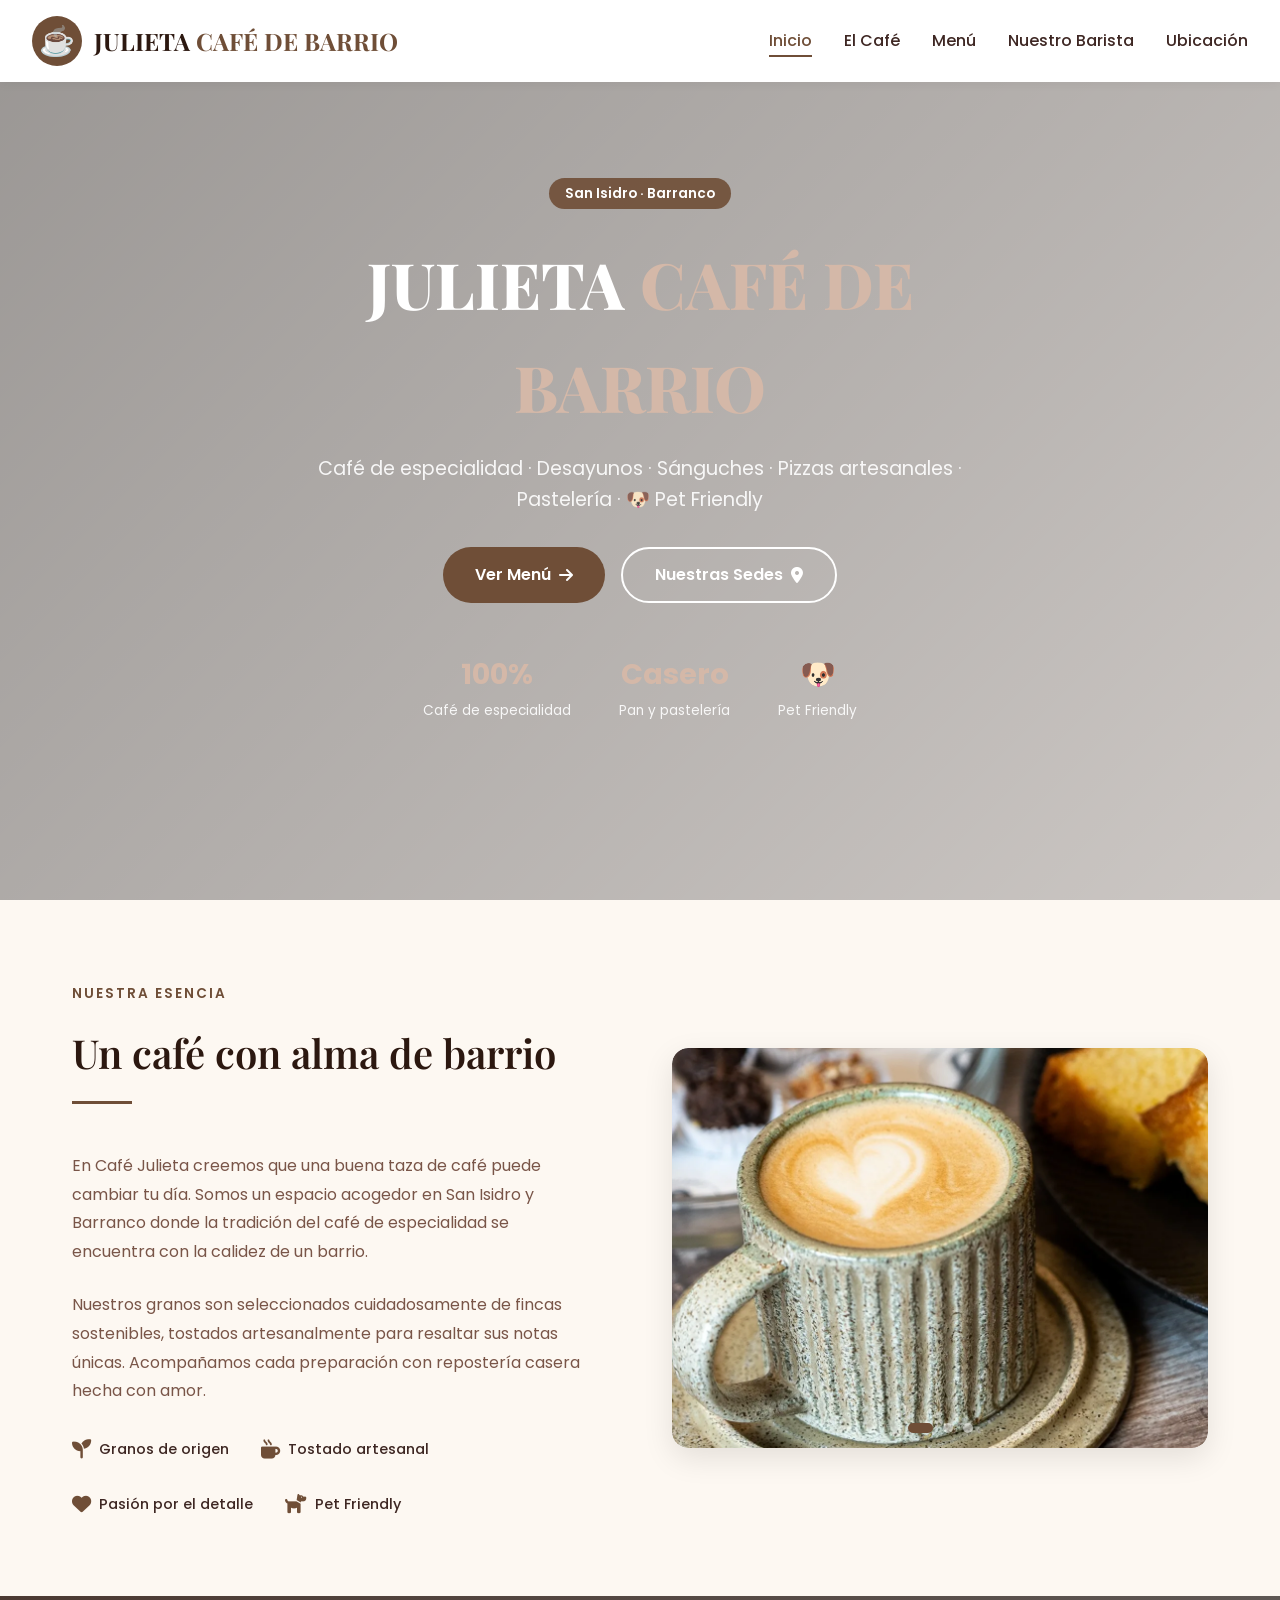
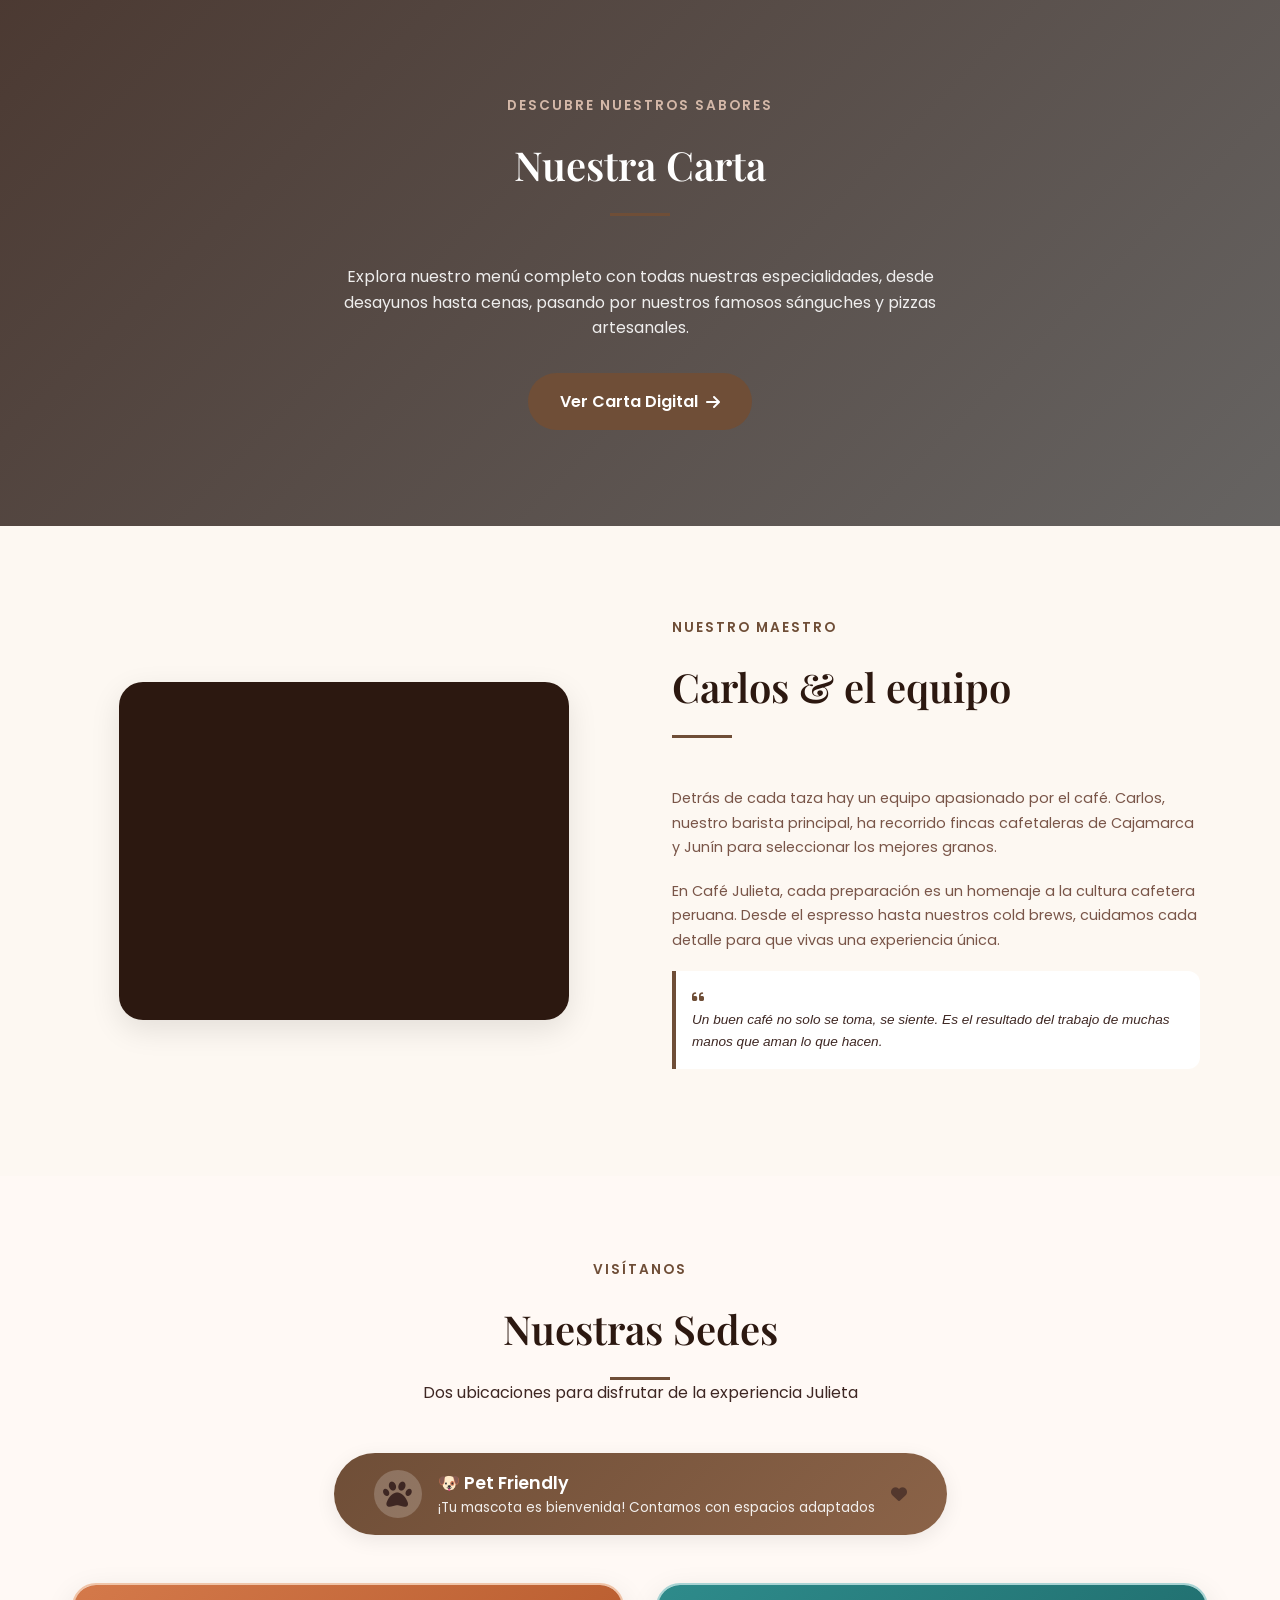
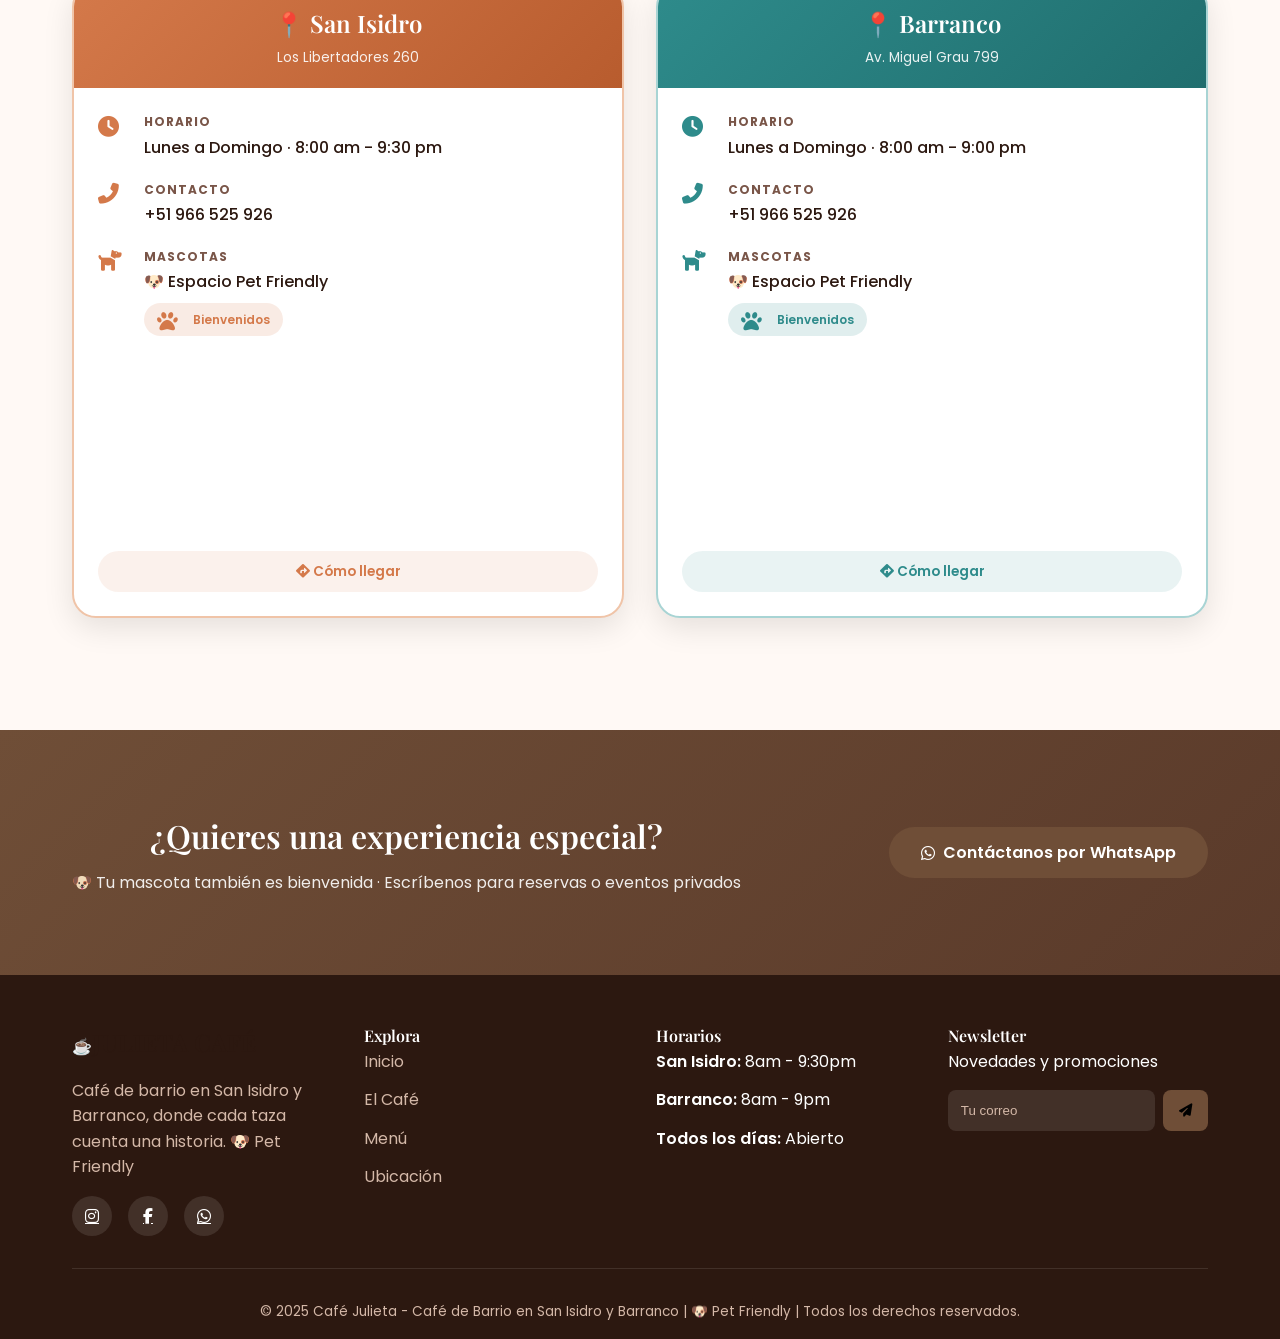
==== commit e210800c: "Se agregan nuevos archivos" ====
--- a/index.html
+++ b/index.html
@@ -413,24 +413,56 @@
             transform: scale(1.2);
         }
 
-        /* ========== SECCIÓN DE CARTA (REDIRECCIÓN) ========== */
+        /* ========== SECCIÓN DE CARTA CON FONDO DE IMAGEN ========== */
         .carta-preview {
-            background: var(--bg-warm);
+            position: relative;
+            background-image: url('imagenes/carta.jpg');
+            background-size: cover;
+            background-position: center;
+            background-attachment: fixed;
             text-align: center;
-            padding: 4rem 2rem;
-        }
-        .carta-preview h2 {
-            font-size: 2rem;
-            color: var(--secondary-color);
-            margin-bottom: 1rem;
-        }
+            padding: 6rem 2rem;
+            overflow: hidden;
+        }
+        
+        .carta-overlay {
+            position: absolute;
+            top: 0;
+            left: 0;
+            width: 100%;
+            height: 100%;
+            background: linear-gradient(135deg, rgba(44, 24, 16, 0.85) 0%, rgba(0,0,0,0.6) 100%);
+            z-index: 1;
+        }
+        
+        .carta-preview .container {
+            position: relative;
+            z-index: 2;
+        }
+        
+        .carta-preview .section-tag {
+            color: #D4B8A8;
+        }
+        
+        .carta-preview .section-title {
+            color: var(--white);
+        }
+        
+        .carta-preview .section-divider {
+            background: var(--primary-color);
+            margin-left: auto;
+            margin-right: auto;
+        }
+        
         .carta-preview p {
-            color: var(--text-light);
+            color: rgba(255, 255, 255, 0.9);
             margin-bottom: 2rem;
             max-width: 600px;
             margin-left: auto;
             margin-right: auto;
-        }
+            font-size: 1rem;
+        }
+        
         .carta-preview .btn {
             background: var(--primary-color);
             color: var(--white);
@@ -442,10 +474,13 @@
             text-decoration: none;
             font-weight: 600;
             transition: var(--transition);
-        }
+            border: none;
+            cursor: pointer;
+        }
+        
         .carta-preview .btn:hover {
             background: var(--primary-dark);
-            transform: translateY(-2px);
+            transform: translateY(-3px);
             box-shadow: var(--shadow-lg);
         }
 
@@ -841,6 +876,10 @@
             .carrusel-slide img {
                 height: 300px;
             }
+            .carta-preview {
+                padding: 4rem 1rem;
+                background-attachment: scroll;
+            }
         }
         @media (max-width: 768px) {
             .container { padding: 0 1rem; }
@@ -848,6 +887,13 @@
             .section-title { font-size: 2rem; }
             .carrusel-slide img {
                 height: 250px;
+            }
+            .carta-preview p {
+                font-size: 0.9rem;
+            }
+            .carta-preview .btn {
+                padding: 0.8rem 1.5rem;
+                font-size: 0.9rem;
             }
         }
     </style>
@@ -939,8 +985,9 @@
         </div>
     </section>
 
-    <!-- Sección de Carta - Redirige a carta.html -->
+    <!-- Sección de Carta con Fondo de Imagen -->
     <section class="carta-preview">
+        <div class="carta-overlay"></div>
         <div class="container">
             <div class="section-header text-center">
                 <span class="section-tag">Descubre nuestros sabores</span>
@@ -1097,17 +1144,8 @@
     let intervalo;
 
     function mostrarSlide(index) {
-        // Ocultar todos los slides
-        slides.forEach(slide => {
-            slide.classList.remove('active');
-        });
-        
-        // Desactivar todos los indicadores
-        indicadores.forEach(ind => {
-            ind.classList.remove('active');
-        });
-        
-        // Mostrar el slide actual
+        slides.forEach(slide => slide.classList.remove('active'));
+        indicadores.forEach(ind => ind.classList.remove('active'));
         slides[index].classList.add('active');
         indicadores[index].classList.add('active');
         currentSlide = index;
@@ -1115,30 +1153,20 @@
 
     function siguienteSlide() {
         let newIndex = currentSlide + 1;
-        if (newIndex >= slides.length) {
-            newIndex = 0;
-        }
+        if (newIndex >= slides.length) newIndex = 0;
         mostrarSlide(newIndex);
     }
 
-    // Iniciar carrusel automático (cada 4 segundos)
     function iniciarCarrusel() {
         intervalo = setInterval(siguienteSlide, 4000);
     }
 
-    // Detener carrusel al hacer hover
     const carruselContainer = document.querySelector('.esencia-carrusel');
     if (carruselContainer) {
-        carruselContainer.addEventListener('mouseenter', () => {
-            clearInterval(intervalo);
-        });
-        
-        carruselContainer.addEventListener('mouseleave', () => {
-            iniciarCarrusel();
-        });
+        carruselContainer.addEventListener('mouseenter', () => clearInterval(intervalo));
+        carruselContainer.addEventListener('mouseleave', () => iniciarCarrusel());
     }
 
-    // Evento click en indicadores
     indicadores.forEach((indicador, index) => {
         indicador.addEventListener('click', () => {
             clearInterval(intervalo);
@@ -1147,7 +1175,6 @@
         });
     });
 
-    // Iniciar el carrusel automático
     iniciarCarrusel();
 
     // Función para redirigir a la página de la carta
@@ -1155,7 +1182,6 @@
         window.location.href = "carta.html";
     }
 
-    // Asignar evento a todos los botones y enlaces que llevan al menú
     document.getElementById("heroMenuBtn")?.addEventListener("click", irACarta);
     document.getElementById("menuLink")?.addEventListener("click", irACarta);
     document.getElementById("cartaPreviewBtn")?.addEventListener("click", irACarta);
@@ -1188,7 +1214,7 @@
         });
     }
     
-    // Smooth scroll (solo para enlaces internos que no sean el menú)
+    // Smooth scroll
     document.querySelectorAll('a[href^="#"]').forEach(anchor => {
         anchor.addEventListener('click', function(e) {
             const targetId = this.getAttribute('href');
@@ -1237,7 +1263,7 @@
         });
     });
     
-    console.log('Café Julieta - Carrusel automático de imágenes cargado ✅');
+    console.log('Café Julieta - Sección carta con imagen de fondo cargada ✅');
 </script>
 </body>
 </html>
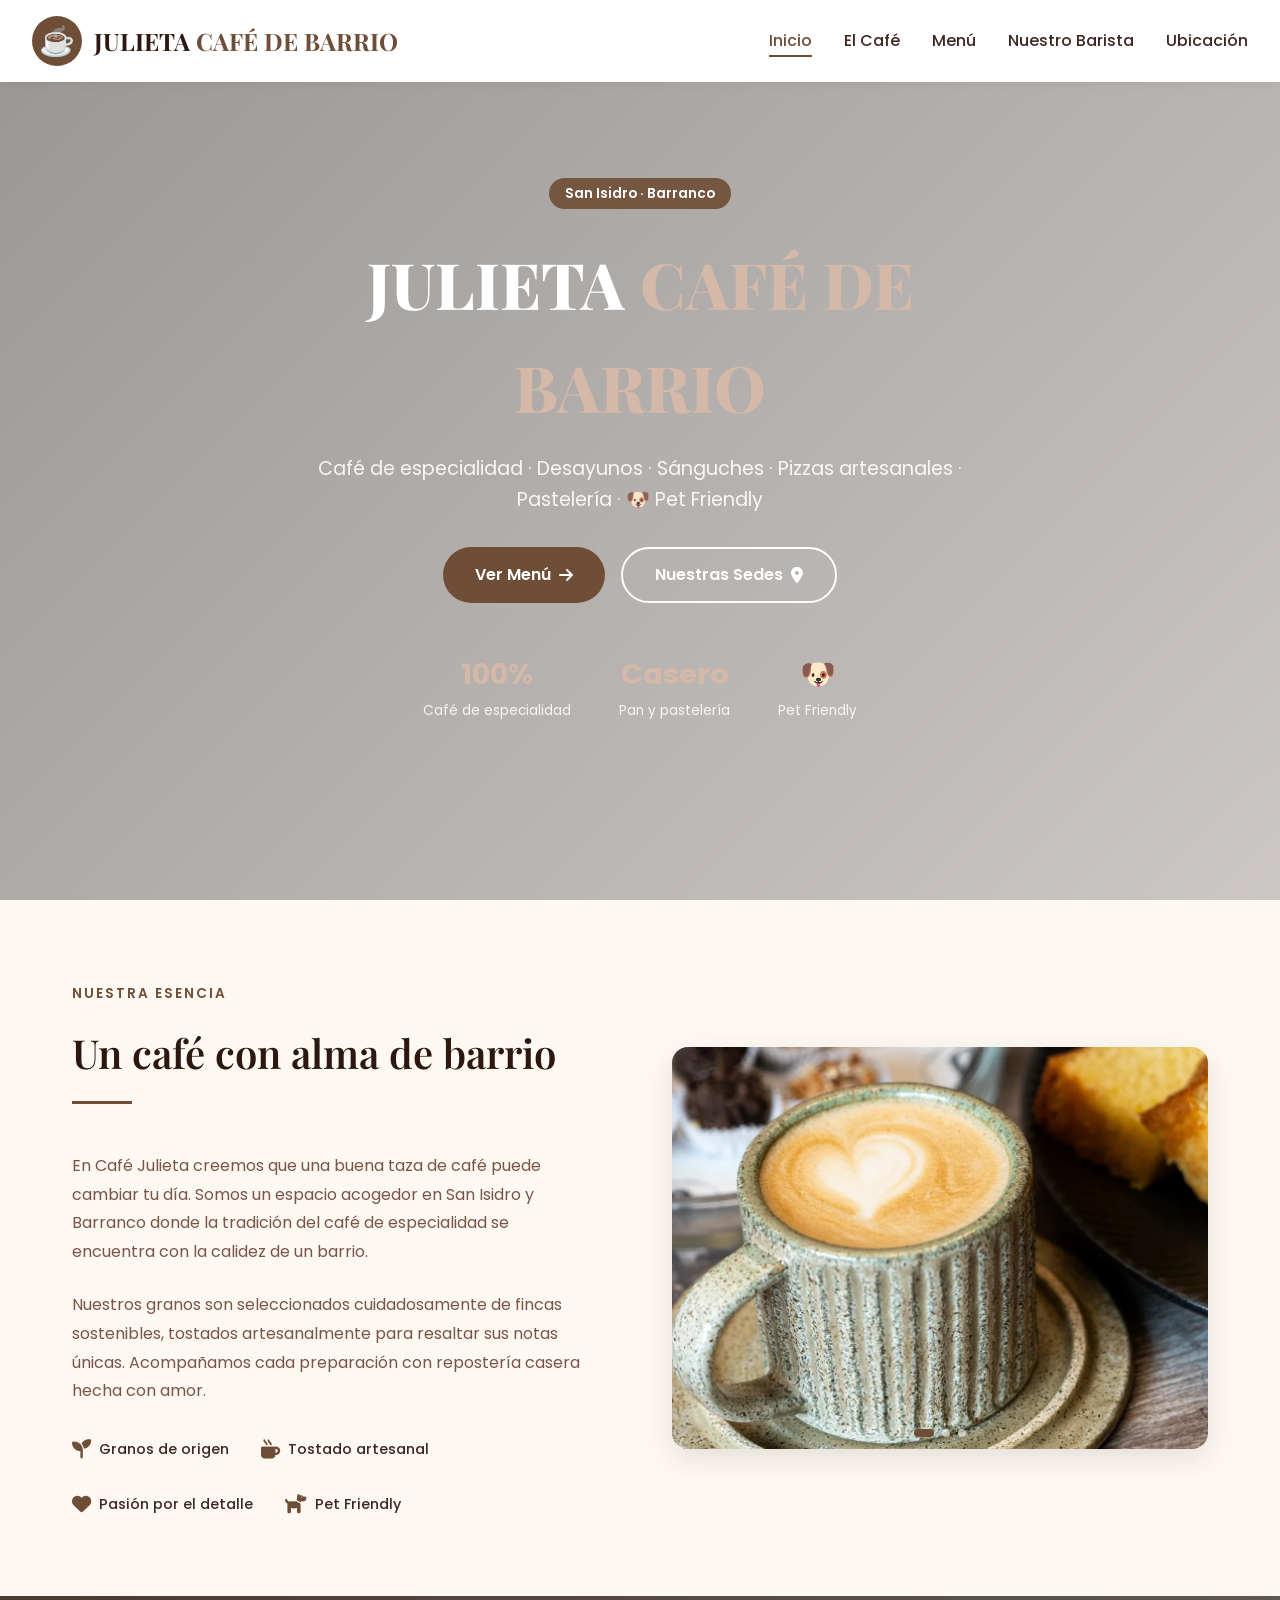
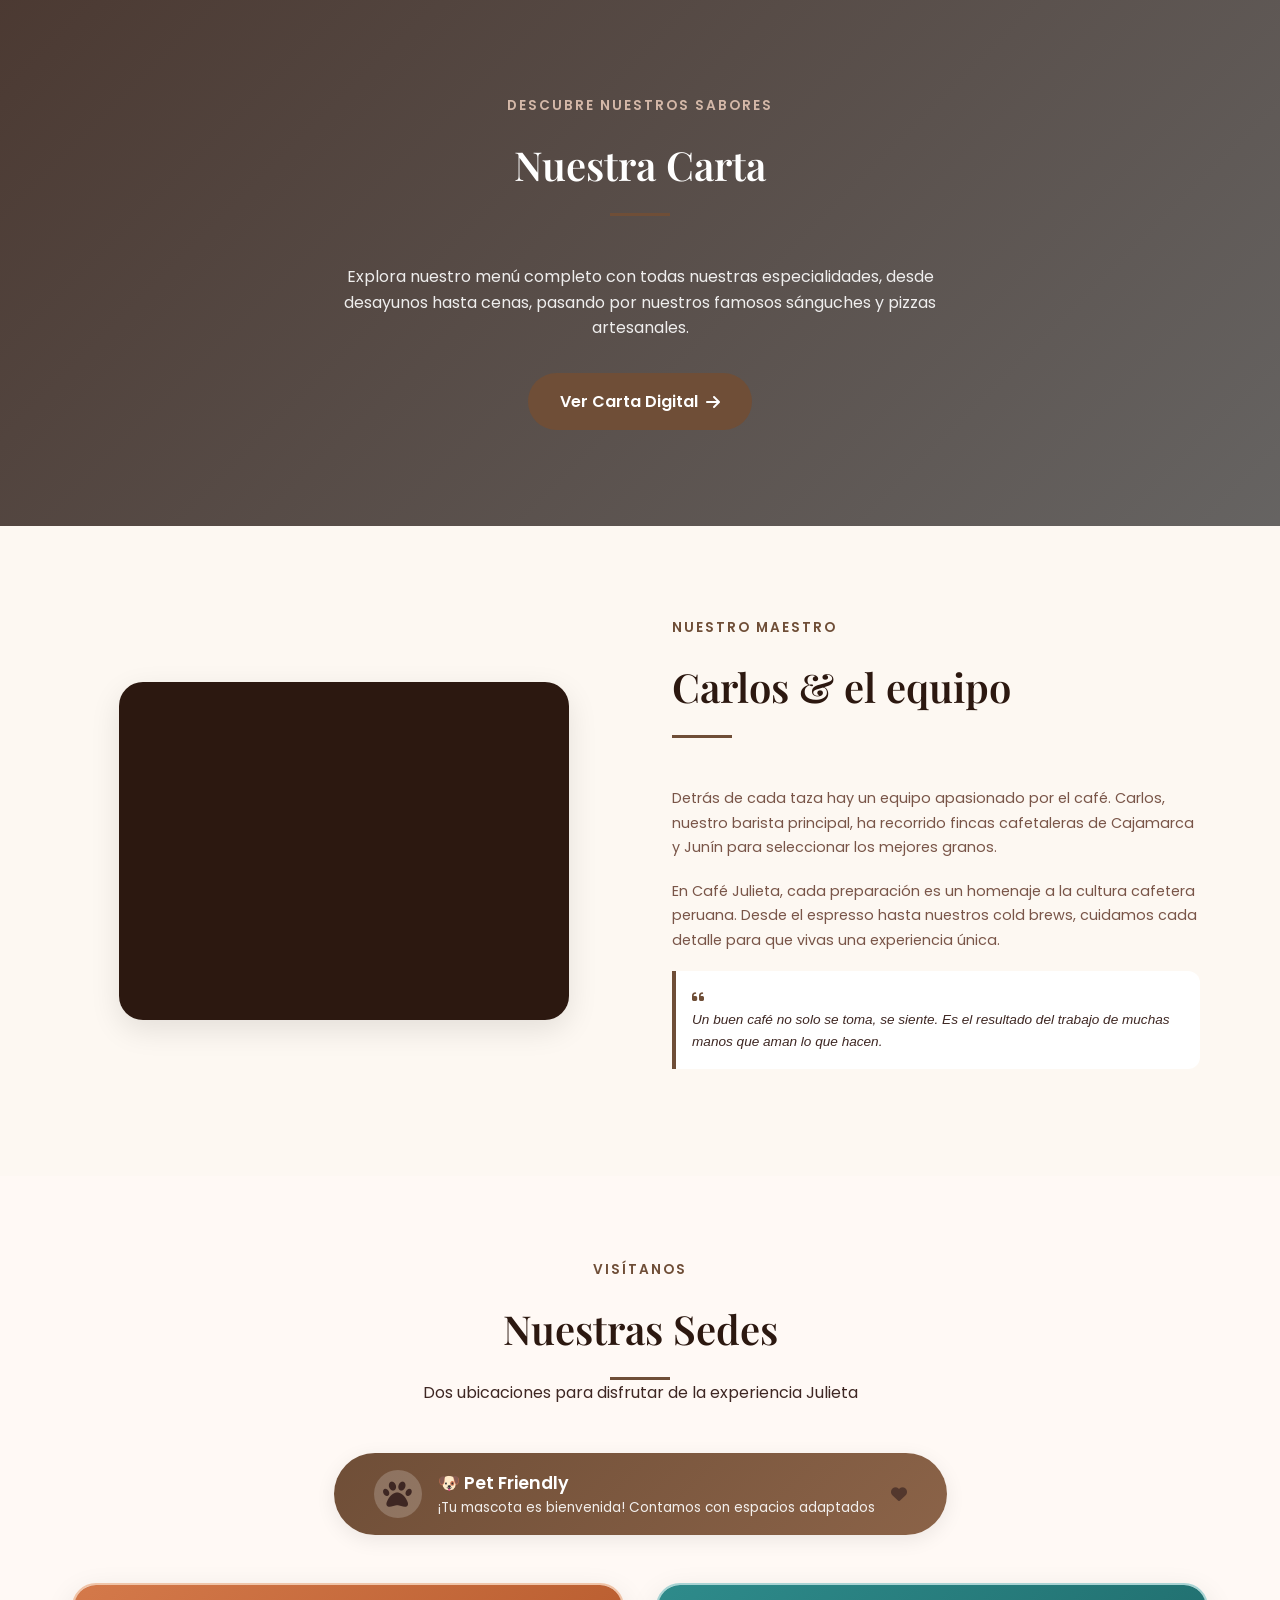
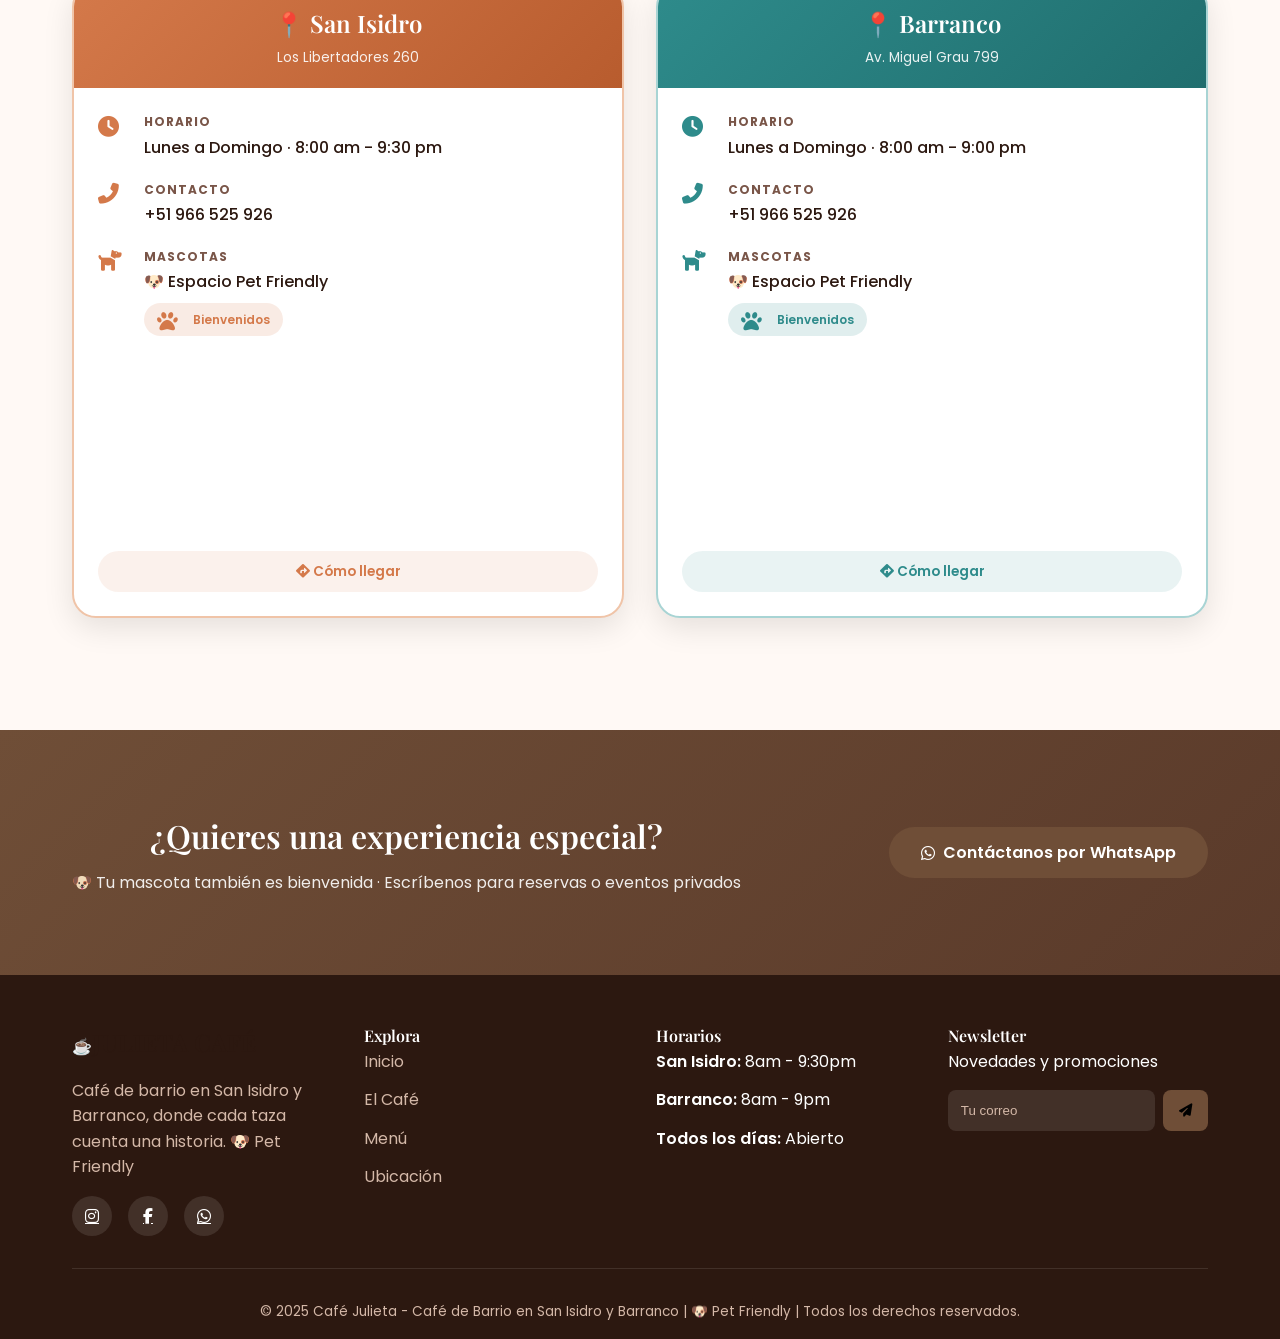
==== commit 9e924e6a: "Se agregaron nuevos archivos y cambios" ====
--- a/index.html
+++ b/index.html
@@ -343,19 +343,21 @@
         
         .feature i { color: var(--primary-color); font-size: 1.2rem; }
         
-        /* Carrusel de imágenes */
+                /* Carrusel de imágenes - SIN ESPACIOS EN BLANCO */
         .esencia-carrusel {
             position: relative;
             border-radius: 1rem;
             overflow: hidden;
             box-shadow: var(--shadow-lg);
             background: var(--white);
+            width: 100%;
         }
         
         .carrusel-imagenes {
             position: relative;
             width: 100%;
-            min-height: 400px;
+            aspect-ratio: 4 / 3;
+            background-color: var(--bg-cream);
         }
         
         .carrusel-slide {
@@ -365,46 +367,46 @@
             width: 100%;
             height: 100%;
             opacity: 0;
-            transition: opacity 0.8s ease-in-out;
+            transition: opacity 0.6s ease-in-out;
         }
         
         .carrusel-slide.active {
             opacity: 1;
             position: relative;
+            z-index: 1;
         }
         
         .carrusel-slide img {
             width: 100%;
-            height: 400px;
+            height: 100%;
             object-fit: cover;
             display: block;
-            border-radius: 1rem;
         }
         
         /* Indicadores del carrusel */
         .carrusel-indicadores {
             position: absolute;
-            bottom: 15px;
+            bottom: 12px;
             left: 0;
             right: 0;
             display: flex;
             justify-content: center;
-            gap: 10px;
-            z-index: 10;
+            gap: 8px;
+            z-index: 20;
         }
         
         .indicador {
-            width: 10px;
-            height: 10px;
+            width: 8px;
+            height: 8px;
             border-radius: 50%;
-            background: rgba(255, 255, 255, 0.5);
+            background: rgba(255, 255, 255, 0.6);
             cursor: pointer;
             transition: var(--transition);
         }
         
         .indicador.active {
             background: var(--primary-color);
-            width: 25px;
+            width: 20px;
             border-radius: 10px;
         }
         
@@ -962,7 +964,7 @@
                     </div>
                 </div>
                 
-                <!-- Carrusel de imágenes automático -->
+                                <!-- Carrusel de imágenes - SIN ESPACIOS EN BLANCO -->
                 <div class="esencia-carrusel">
                     <div class="carrusel-imagenes" id="carruselImagenes">
                         <div class="carrusel-slide active">
@@ -1137,15 +1139,28 @@
 <button class="back-to-top" id="backToTop"><i class="fas fa-arrow-up"></i></button>
 
 <script>
-    // ========== CARRUSEL AUTOMÁTICO PARA LA SECCIÓN ESENCIA ==========
+        // ========== CARRUSEL AUTOMÁTICO MEJORADO ==========
     const slides = document.querySelectorAll('.carrusel-slide');
     const indicadores = document.querySelectorAll('.indicador');
     let currentSlide = 0;
     let intervalo;
 
     function mostrarSlide(index) {
-        slides.forEach(slide => slide.classList.remove('active'));
-        indicadores.forEach(ind => ind.classList.remove('active'));
+        // Validar índice
+        if (index < 0) index = 0;
+        if (index >= slides.length) index = slides.length - 1;
+        
+        // Ocultar todos los slides
+        slides.forEach(slide => {
+            slide.classList.remove('active');
+        });
+        
+        // Desactivar todos los indicadores
+        indicadores.forEach(ind => {
+            ind.classList.remove('active');
+        });
+        
+        // Mostrar el slide actual
         slides[index].classList.add('active');
         indicadores[index].classList.add('active');
         currentSlide = index;
@@ -1153,20 +1168,39 @@
 
     function siguienteSlide() {
         let newIndex = currentSlide + 1;
-        if (newIndex >= slides.length) newIndex = 0;
+        if (newIndex >= slides.length) {
+            newIndex = 0;
+        }
         mostrarSlide(newIndex);
     }
 
+    function anteriorSlide() {
+        let newIndex = currentSlide - 1;
+        if (newIndex < 0) {
+            newIndex = slides.length - 1;
+        }
+        mostrarSlide(newIndex);
+    }
+
+    // Iniciar carrusel automático (cada 4 segundos)
     function iniciarCarrusel() {
+        if (intervalo) clearInterval(intervalo);
         intervalo = setInterval(siguienteSlide, 4000);
     }
 
+    // Detener carrusel al hacer hover
     const carruselContainer = document.querySelector('.esencia-carrusel');
     if (carruselContainer) {
-        carruselContainer.addEventListener('mouseenter', () => clearInterval(intervalo));
-        carruselContainer.addEventListener('mouseleave', () => iniciarCarrusel());
+        carruselContainer.addEventListener('mouseenter', () => {
+            clearInterval(intervalo);
+        });
+        
+        carruselContainer.addEventListener('mouseleave', () => {
+            iniciarCarrusel();
+        });
     }
 
+    // Evento click en indicadores
     indicadores.forEach((indicador, index) => {
         indicador.addEventListener('click', () => {
             clearInterval(intervalo);
@@ -1175,6 +1209,7 @@
         });
     });
 
+    // Iniciar el carrusel automático
     iniciarCarrusel();
 
     // Función para redirigir a la página de la carta
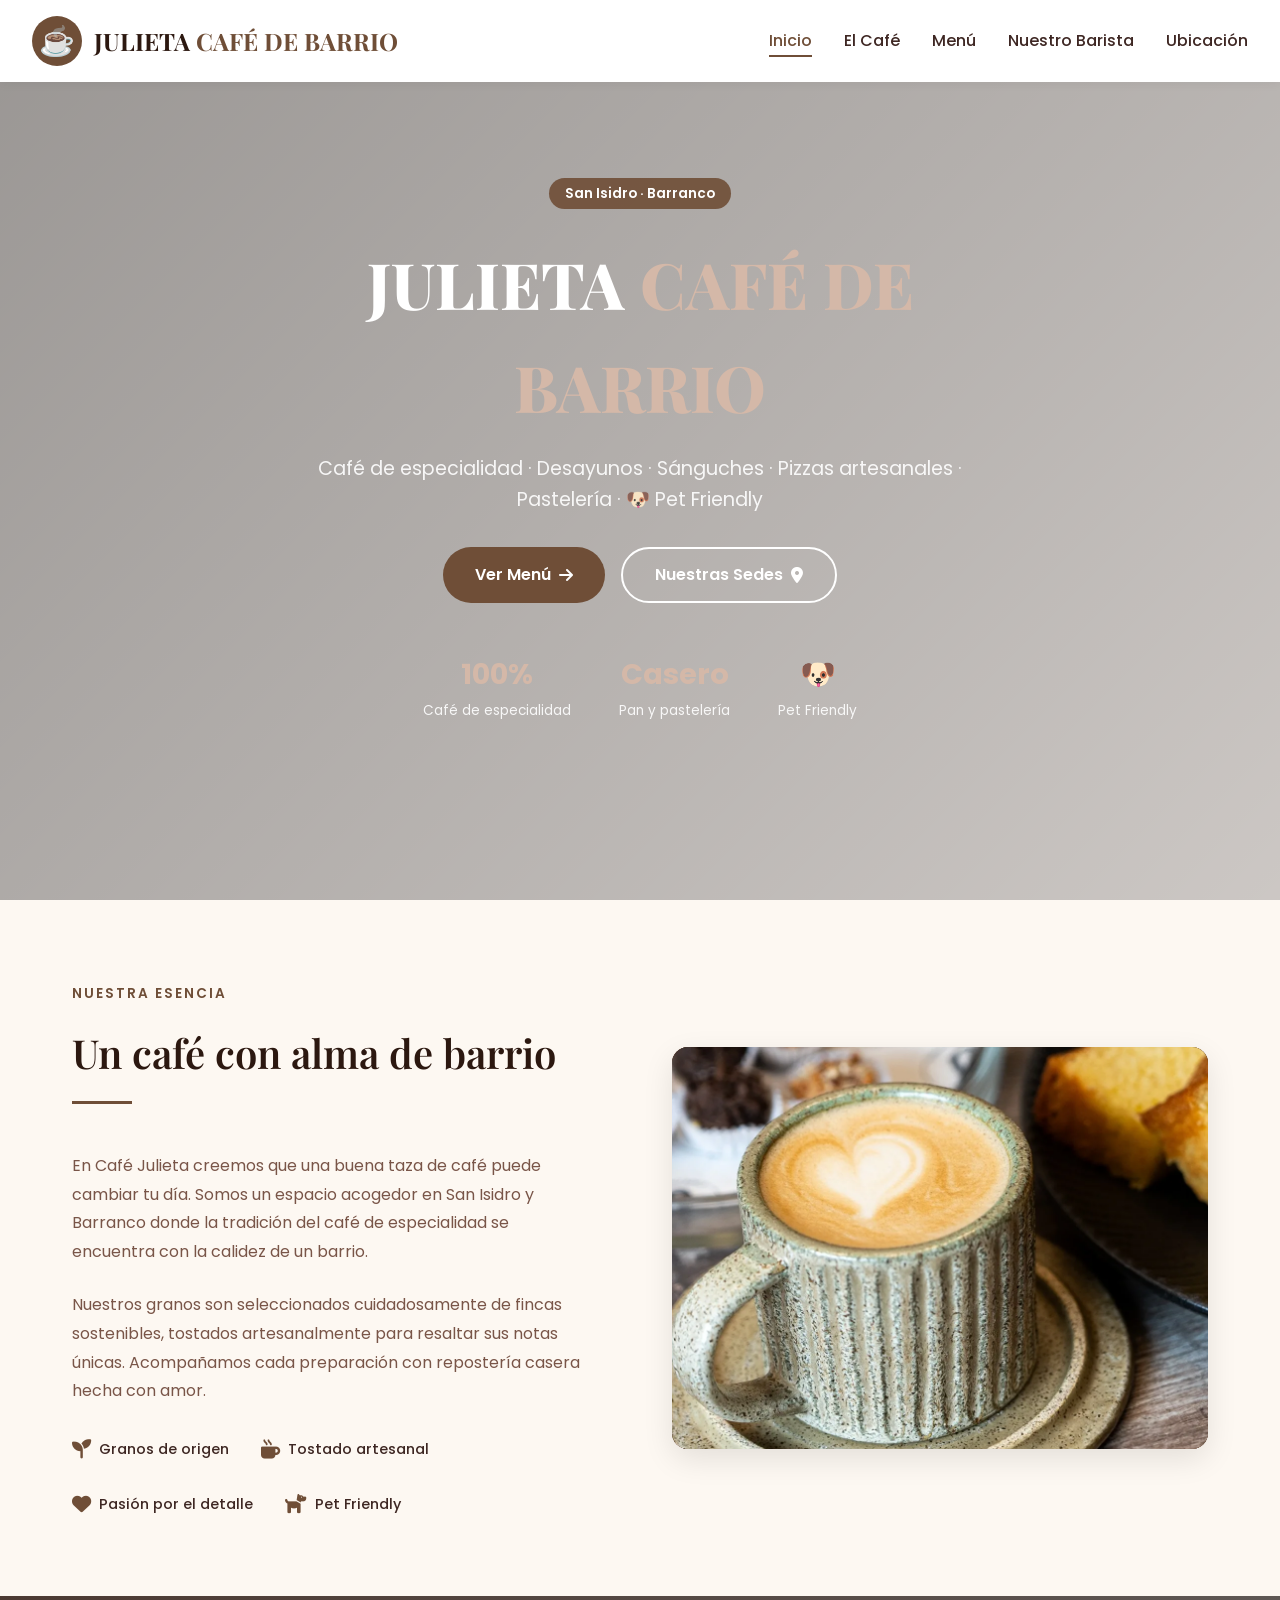
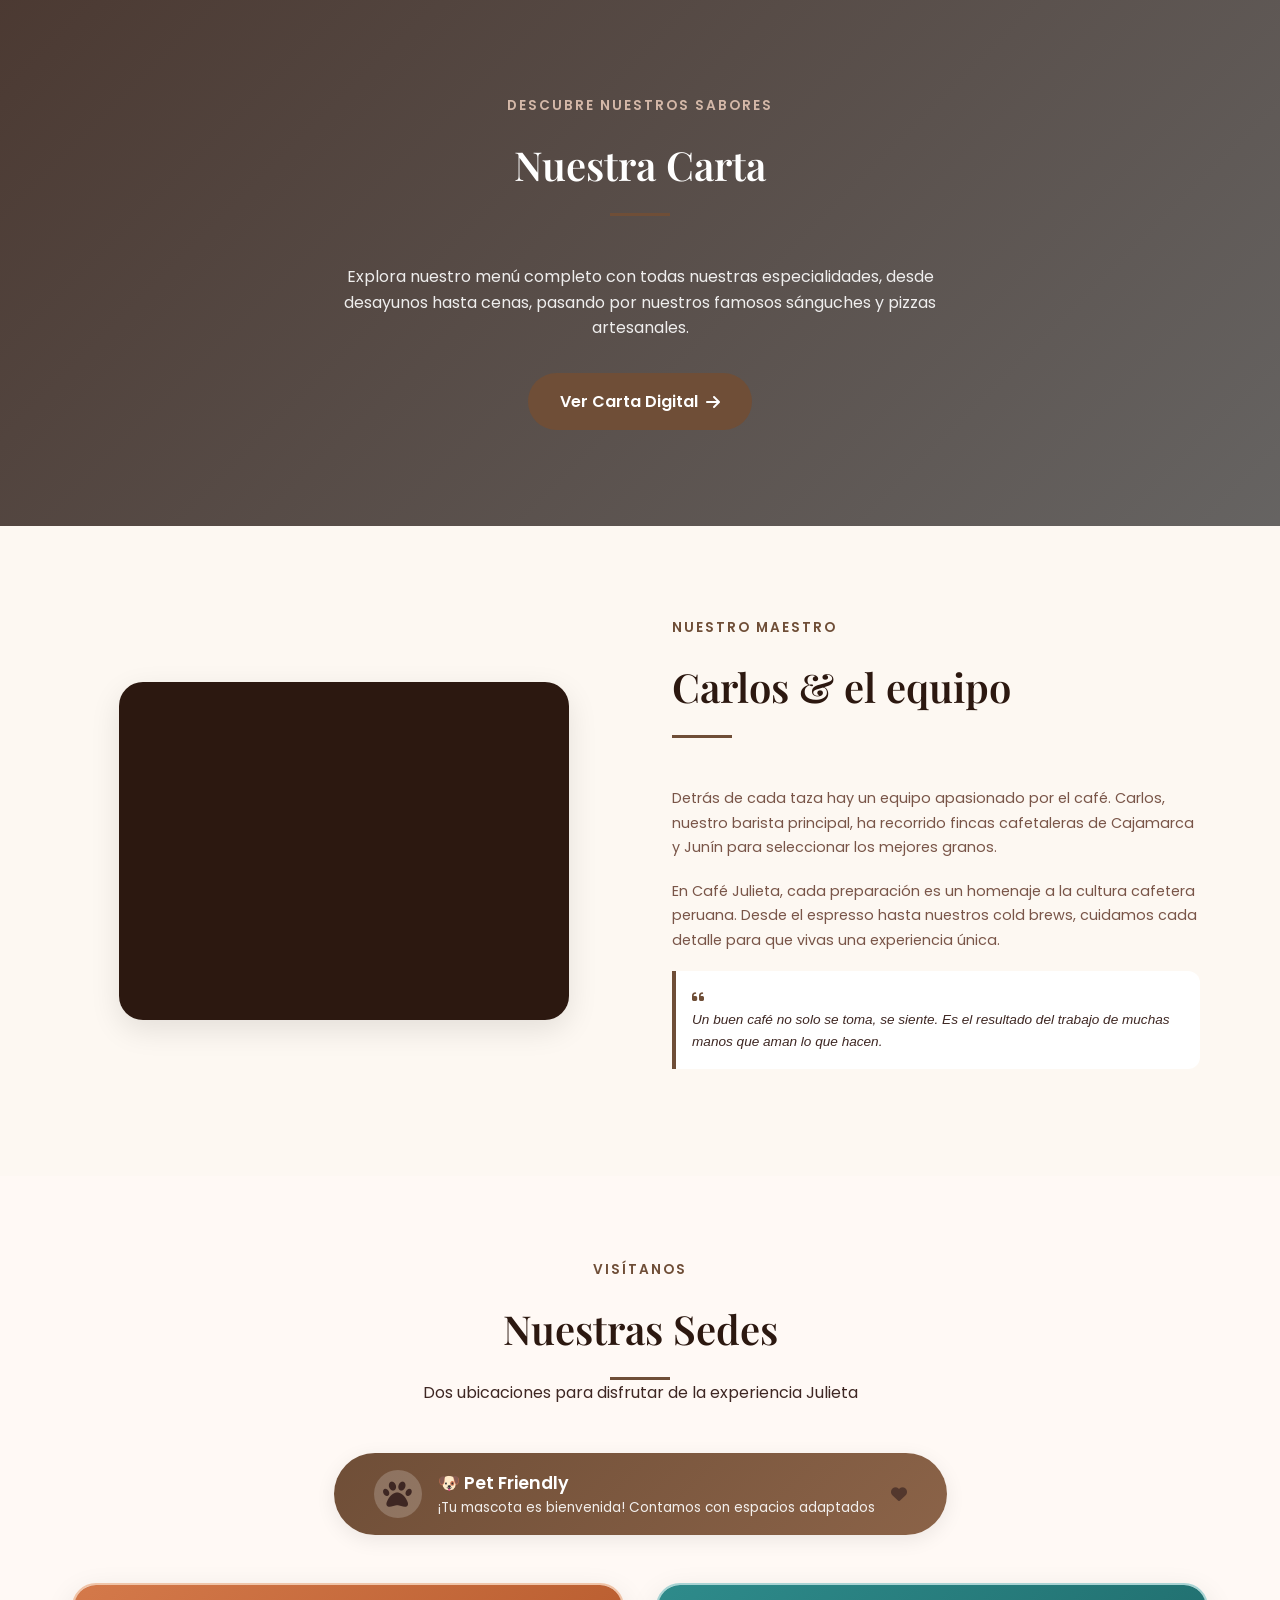
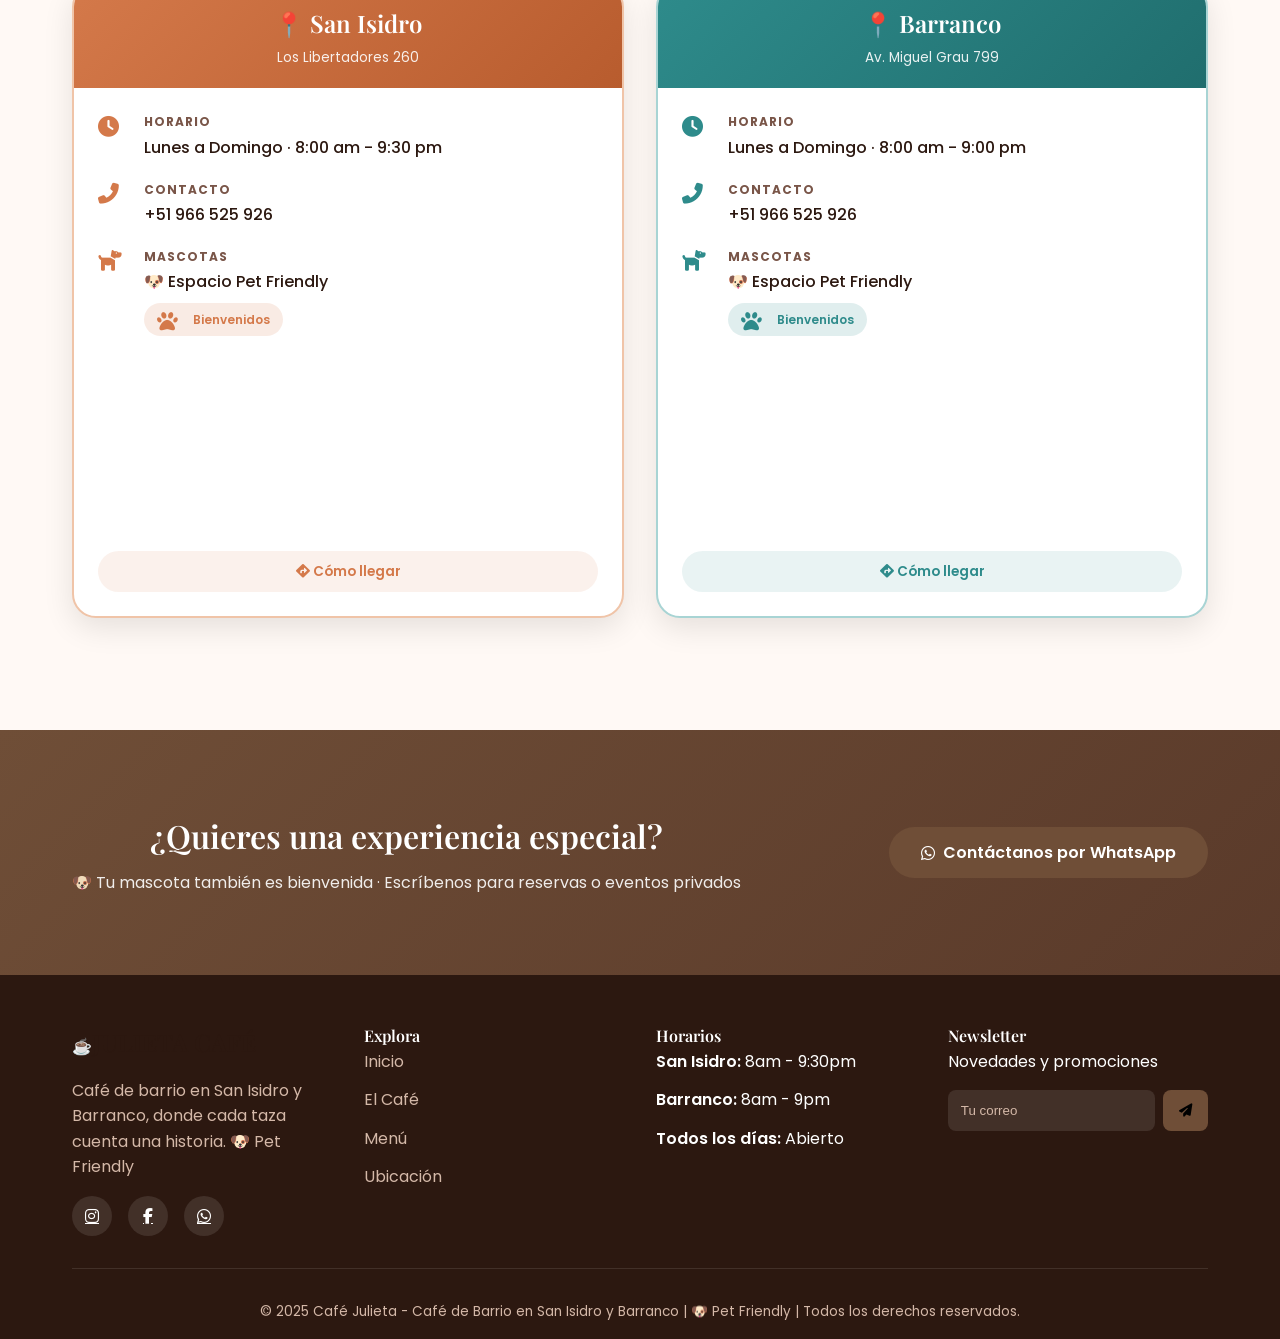
==== commit d1b32278: "Se agregan nuevos archivos y elementos" ====
--- a/index.html
+++ b/index.html
@@ -343,21 +343,21 @@
         
         .feature i { color: var(--primary-color); font-size: 1.2rem; }
         
-                /* Carrusel de imágenes - SIN ESPACIOS EN BLANCO */
+                /* Carrusel de imágenes - SIN NINGÚN ESPACIO EN BLANCO */
         .esencia-carrusel {
             position: relative;
             border-radius: 1rem;
             overflow: hidden;
             box-shadow: var(--shadow-lg);
-            background: var(--white);
+            background: var(--primary-dark);
             width: 100%;
         }
         
         .carrusel-imagenes {
             position: relative;
             width: 100%;
-            aspect-ratio: 4 / 3;
-            background-color: var(--bg-cream);
+            padding-bottom: 75%; /* Proporción 4:3 (3/4 = 0.75 = 75%) */
+            background-color: var(--primary-dark);
         }
         
         .carrusel-slide {
@@ -367,12 +367,12 @@
             width: 100%;
             height: 100%;
             opacity: 0;
-            transition: opacity 0.6s ease-in-out;
+            transition: opacity 0.5s ease-in-out;
+            background-color: var(--primary-dark);
         }
         
         .carrusel-slide.active {
             opacity: 1;
-            position: relative;
             z-index: 1;
         }
         
@@ -380,41 +380,9 @@
             width: 100%;
             height: 100%;
             object-fit: cover;
+            object-position: center;
             display: block;
         }
-        
-        /* Indicadores del carrusel */
-        .carrusel-indicadores {
-            position: absolute;
-            bottom: 12px;
-            left: 0;
-            right: 0;
-            display: flex;
-            justify-content: center;
-            gap: 8px;
-            z-index: 20;
-        }
-        
-        .indicador {
-            width: 8px;
-            height: 8px;
-            border-radius: 50%;
-            background: rgba(255, 255, 255, 0.6);
-            cursor: pointer;
-            transition: var(--transition);
-        }
-        
-        .indicador.active {
-            background: var(--primary-color);
-            width: 20px;
-            border-radius: 10px;
-        }
-        
-        .indicador:hover {
-            background: var(--primary-color);
-            transform: scale(1.2);
-        }
-
         /* ========== SECCIÓN DE CARTA CON FONDO DE IMAGEN ========== */
         .carta-preview {
             position: relative;
@@ -964,7 +932,7 @@
                     </div>
                 </div>
                 
-                                <!-- Carrusel de imágenes - SIN ESPACIOS EN BLANCO -->
+                                                <!-- Carrusel de imágenes - SIN ESPACIOS EN BLANCO -->
                 <div class="esencia-carrusel">
                     <div class="carrusel-imagenes" id="carruselImagenes">
                         <div class="carrusel-slide active">
@@ -976,11 +944,6 @@
                         <div class="carrusel-slide">
                             <img src="imagenes/cafe 03.jpg" alt="Café Julieta - Momentos especiales">
                         </div>
-                    </div>
-                    <div class="carrusel-indicadores" id="carruselIndicadores">
-                        <span class="indicador active"></span>
-                        <span class="indicador"></span>
-                        <span class="indicador"></span>
                     </div>
                 </div>
             </div>
@@ -1139,78 +1102,85 @@
 <button class="back-to-top" id="backToTop"><i class="fas fa-arrow-up"></i></button>
 
 <script>
-        // ========== CARRUSEL AUTOMÁTICO MEJORADO ==========
-    const slides = document.querySelectorAll('.carrusel-slide');
-    const indicadores = document.querySelectorAll('.indicador');
-    let currentSlide = 0;
-    let intervalo;
-
-    function mostrarSlide(index) {
-        // Validar índice
-        if (index < 0) index = 0;
-        if (index >= slides.length) index = slides.length - 1;
-        
-        // Ocultar todos los slides
-        slides.forEach(slide => {
-            slide.classList.remove('active');
+            // ========== CARRUSEL AUTOMÁTICO - SIN ESPACIOS EN BLANCO ==========
+    (function() {
+        const slides = document.querySelectorAll('.carrusel-slide');
+        
+        if (slides.length === 0) return;
+        
+        let currentSlide = 0;
+        let intervalo;
+        const totalSlides = slides.length;
+
+        function mostrarSlide(index) {
+            // Validar índice
+            if (index < 0) index = 0;
+            if (index >= totalSlides) index = totalSlides - 1;
+            
+            // Ocultar todos los slides
+            slides.forEach(slide => {
+                slide.classList.remove('active');
+            });
+            
+            // Mostrar el slide actual
+            slides[index].classList.add('active');
+            currentSlide = index;
+        }
+
+        function siguienteSlide() {
+            let newIndex = currentSlide + 1;
+            if (newIndex >= totalSlides) {
+                newIndex = 0;
+            }
+            mostrarSlide(newIndex);
+        }
+
+        function anteriorSlide() {
+            let newIndex = currentSlide - 1;
+            if (newIndex < 0) {
+                newIndex = totalSlides - 1;
+            }
+            mostrarSlide(newIndex);
+        }
+
+        function iniciarCarrusel() {
+            if (intervalo) clearInterval(intervalo);
+            intervalo = setInterval(siguienteSlide, 4000);
+        }
+
+        // Detener carrusel al hacer hover
+        const carruselContainer = document.querySelector('.esencia-carrusel');
+        if (carruselContainer) {
+            carruselContainer.addEventListener('mouseenter', () => {
+                if (intervalo) clearInterval(intervalo);
+            });
+            
+            carruselContainer.addEventListener('mouseleave', () => {
+                iniciarCarrusel();
+            });
+        }
+
+        // Iniciar el carrusel automático
+        iniciarCarrusel();
+        
+        // Prevenir cualquier espacio en blanco en caso de imágenes lentas
+        window.addEventListener('load', () => {
+            // Forzar reflow para asegurar dimensiones correctas
+            setTimeout(() => {
+                const container = document.querySelector('.carrusel-imagenes');
+                if (container) {
+                    const height = container.offsetHeight;
+                    // Asegurar que todas las imágenes tengan la misma altura
+                    slides.forEach(slide => {
+                        const img = slide.querySelector('img');
+                        if (img && img.complete) {
+                            // Ya está cargado
+                        }
+                    });
+                }
+            }, 100);
         });
-        
-        // Desactivar todos los indicadores
-        indicadores.forEach(ind => {
-            ind.classList.remove('active');
-        });
-        
-        // Mostrar el slide actual
-        slides[index].classList.add('active');
-        indicadores[index].classList.add('active');
-        currentSlide = index;
-    }
-
-    function siguienteSlide() {
-        let newIndex = currentSlide + 1;
-        if (newIndex >= slides.length) {
-            newIndex = 0;
-        }
-        mostrarSlide(newIndex);
-    }
-
-    function anteriorSlide() {
-        let newIndex = currentSlide - 1;
-        if (newIndex < 0) {
-            newIndex = slides.length - 1;
-        }
-        mostrarSlide(newIndex);
-    }
-
-    // Iniciar carrusel automático (cada 4 segundos)
-    function iniciarCarrusel() {
-        if (intervalo) clearInterval(intervalo);
-        intervalo = setInterval(siguienteSlide, 4000);
-    }
-
-    // Detener carrusel al hacer hover
-    const carruselContainer = document.querySelector('.esencia-carrusel');
-    if (carruselContainer) {
-        carruselContainer.addEventListener('mouseenter', () => {
-            clearInterval(intervalo);
-        });
-        
-        carruselContainer.addEventListener('mouseleave', () => {
-            iniciarCarrusel();
-        });
-    }
-
-    // Evento click en indicadores
-    indicadores.forEach((indicador, index) => {
-        indicador.addEventListener('click', () => {
-            clearInterval(intervalo);
-            mostrarSlide(index);
-            iniciarCarrusel();
-        });
-    });
-
-    // Iniciar el carrusel automático
-    iniciarCarrusel();
+    })();
 
     // Función para redirigir a la página de la carta
     function irACarta() {
